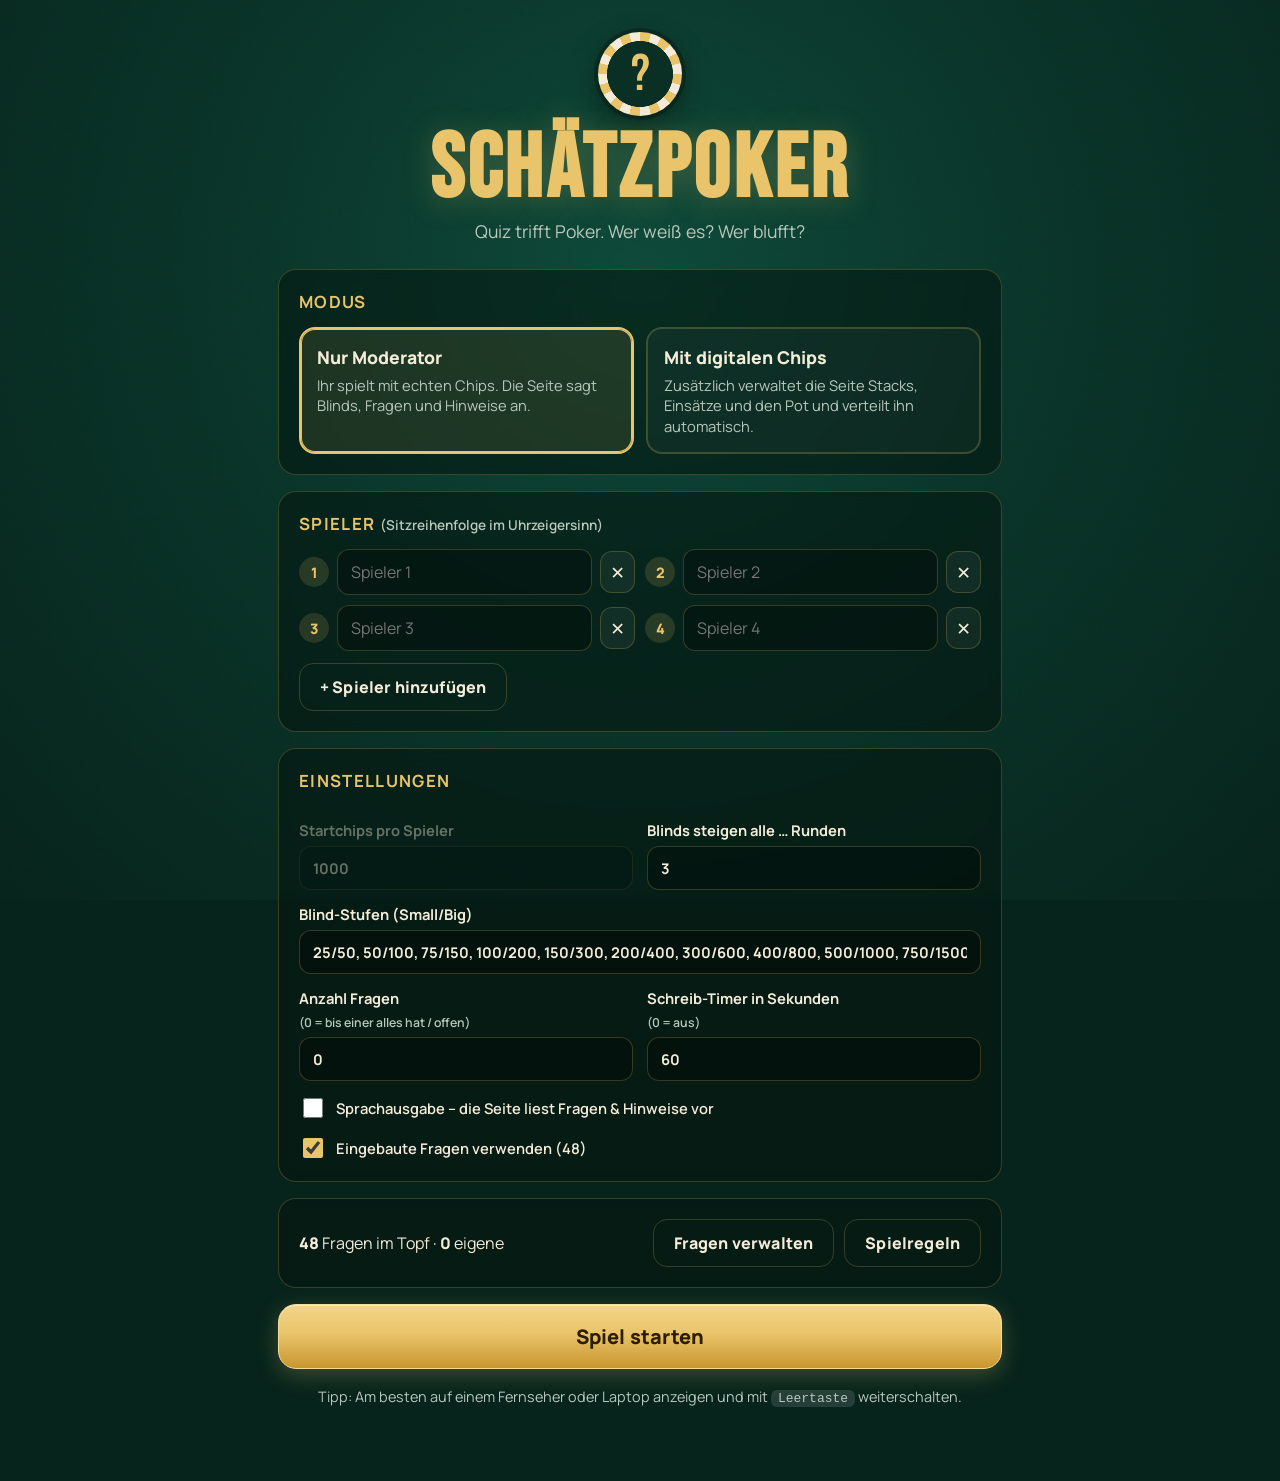
==== index.html @ 90ff299b "Schätzpoker: Moderator-Webseite für Quiz-Poker Co-Authored-By: Claude Opus 5.5 <noreply@anthropic.co" ====
<!DOCTYPE html>
<html lang="de">
<head>
  <meta charset="utf-8">
  <meta name="viewport" content="width=device-width, initial-scale=1, viewport-fit=cover">
  <meta name="theme-color" content="#07241c">
  <title>Schätzpoker – Quiz trifft Poker</title>
  <meta name="description" content="Moderator für Schätzpoker-Abende: Blinds, Schätzfragen, Hinweise und optional digitale Chips.">
  <link rel="preconnect" href="https://fonts.googleapis.com">
  <link rel="preconnect" href="https://fonts.gstatic.com" crossorigin>
  <link href="https://fonts.googleapis.com/css2?family=Bebas+Neue&family=Manrope:wght@400;600;700;800&display=swap" rel="stylesheet">
  <link rel="stylesheet" href="style.css">
  <link rel="icon" href="data:image/svg+xml,<svg xmlns='http://www.w3.org/2000/svg' viewBox='0 0 100 100'><circle cx='50' cy='50' r='46' fill='%23e9c46a'/><circle cx='50' cy='50' r='34' fill='%2307241c'/><text x='50' y='66' font-size='46' text-anchor='middle' fill='%23e9c46a' font-family='Arial' font-weight='bold'>?</text></svg>">
</head>
<body>
  <div id="app"></div>
  <div id="modal-root"></div>
  <script src="questions.js"></script>
  <script src="app.js"></script>
</body>
</html>
---- style.css ----
:root {
  --felt-1: #0e4a39;
  --felt-2: #07241c;
  --ink: #f4ecd8;
  --muted: #b9c8bd;
  --gold: #e9c46a;
  --gold-2: #c9962f;
  --red: #d1495b;
  --green: #2a9d8f;
  --card: rgba(4, 20, 15, .55);
  --line: rgba(233, 196, 106, .22);
  --radius: 18px;
  --display: 'Bebas Neue', 'Impact', 'Arial Narrow', sans-serif;
  --body: 'Manrope', system-ui, -apple-system, 'Segoe UI', sans-serif;
}
* { box-sizing: border-box; }
html, body { margin: 0; min-height: 100%; }
html { background: var(--felt-2); }
body {
  font-family: var(--body);
  color: var(--ink);
  background:
    radial-gradient(ellipse at 50% 30%, var(--felt-1) 0%, #0a3529 45%, var(--felt-2) 100%) fixed;
  -webkit-font-smoothing: antialiased;
  -webkit-tap-highlight-color: transparent;
}
body::before { /* Filz-Struktur */
  content: ''; position: fixed; inset: 0; pointer-events: none; opacity: .18;
  background-image: url("data:image/svg+xml,%3Csvg xmlns='http://www.w3.org/2000/svg' width='160' height='160'%3E%3Cfilter id='n'%3E%3CfeTurbulence baseFrequency='.9' numOctaves='2'/%3E%3C/filter%3E%3Crect width='160' height='160' filter='url(%23n)' opacity='.5'/%3E%3C/svg%3E");
  mix-blend-mode: overlay;
}
button, input { font: inherit; color: inherit; }
b { font-weight: 800; }
small { color: var(--muted); font-weight: 600; }
kbd { background: rgba(255,255,255,.12); border-radius: 6px; padding: 1px 7px; font-size: .9em; }

/* ---------- Buttons ---------- */
.btn {
  border: 1px solid var(--line); background: rgba(255,255,255,.06); border-radius: 14px;
  padding: 12px 20px; font-weight: 800; cursor: pointer; letter-spacing: .01em;
  transition: transform .12s ease, background .2s, box-shadow .2s;
}
.btn:hover:not(:disabled) { background: rgba(255,255,255,.12); }
.btn:active:not(:disabled) { transform: scale(.97); }
.btn:disabled { opacity: .35; cursor: not-allowed; }
.btn.gold { background: linear-gradient(180deg, #f3d488, var(--gold) 45%, var(--gold-2)); color: #2a1d02; border-color: #f7dc95; box-shadow: 0 6px 22px rgba(233,196,106,.25), inset 0 1px 0 rgba(255,255,255,.5); }
.btn.gold:hover:not(:disabled) { background: linear-gradient(180deg, #f7dc95, #efcb73 45%, #d3a23a); }
.btn.red { background: linear-gradient(180deg, #e0606f, var(--red)); border-color: #e88a96; }
.btn.green { background: linear-gradient(180deg, #37b5a6, var(--green)); border-color: #5cc6b9; }
.btn.ghost { background: transparent; }
.btn.big { padding: 18px 34px; font-size: 1.25rem; border-radius: 18px; }
.btn.sm { padding: 7px 12px; font-size: .9rem; }
.btn.file { position: relative; overflow: hidden; display: inline-flex; align-items: center; }
.btn.file input { position: absolute; inset: 0; opacity: 0; cursor: pointer; }
.icon-btn {
  width: 42px; height: 42px; border-radius: 12px; border: 1px solid var(--line);
  background: rgba(255,255,255,.05); cursor: pointer; font-size: 1.1rem; display: inline-grid; place-items: center;
}
.icon-btn:hover:not(:disabled) { background: rgba(255,255,255,.12); }
.icon-btn:disabled { opacity: .3; cursor: not-allowed; }
:focus-visible { outline: 3px solid var(--gold); outline-offset: 2px; }

/* ---------- Logo ---------- */
.logo-chip {
  width: 84px; height: 84px; border-radius: 50%; display: grid; place-items: center;
  font-family: var(--display); font-size: 52px; color: var(--gold); margin: 0 auto;
  background: radial-gradient(circle, #0a2f24 55%, transparent 56%),
    repeating-conic-gradient(var(--gold) 0 15deg, #f4ecd8 15deg 30deg);
  box-shadow: 0 0 0 4px rgba(0,0,0,.25), 0 10px 30px rgba(0,0,0,.4);
}
.logo-chip.sm { width: 34px; height: 34px; font-size: 22px; margin: 0; box-shadow: none; }

/* ---------- Setup ---------- */
.setup { max-width: 760px; margin: 0 auto; padding: 32px 18px 60px; }
.hero { text-align: center; margin-bottom: 26px; }
.hero h1 { font-family: var(--display); font-size: clamp(3.4rem, 10vw, 5.6rem); letter-spacing: .04em; margin: 14px 0 0; line-height: .9; color: var(--gold); text-shadow: 0 4px 30px rgba(233,196,106,.25); }
.tag { color: var(--muted); margin: 8px 0 0; font-size: 1.1rem; }
.panel { background: var(--card); border: 1px solid var(--line); border-radius: var(--radius); padding: 20px; margin-bottom: 16px; backdrop-filter: blur(6px); }
.panel h2 { margin: 0 0 14px; font-size: 1.05rem; letter-spacing: .08em; text-transform: uppercase; color: var(--gold); }
.panel h2 small { text-transform: none; letter-spacing: 0; font-size: .85rem; }
.panel.row { display: flex; align-items: center; justify-content: space-between; gap: 12px; flex-wrap: wrap; }
.row-btns { display: flex; gap: 10px; flex-wrap: wrap; align-items: center; }
.row-btns.center { justify-content: center; }
.mode-pick { display: grid; grid-template-columns: 1fr 1fr; gap: 12px; }
.mode { text-align: left; border: 2px solid var(--line); background: rgba(255,255,255,.03); border-radius: 16px; padding: 16px; cursor: pointer; display: flex; flex-direction: column; gap: 6px; }
.mode b { font-size: 1.1rem; }
.mode span { color: var(--muted); font-size: .92rem; line-height: 1.4; }
.mode.on { border-color: var(--gold); background: rgba(233,196,106,.1); box-shadow: inset 0 0 0 1px var(--gold); }
.players { display: grid; grid-template-columns: 1fr 1fr; gap: 10px; margin-bottom: 12px; }
.player-row { display: flex; align-items: center; gap: 8px; }
.seat { width: 30px; height: 30px; flex: none; border-radius: 50%; display: grid; place-items: center; background: rgba(233,196,106,.15); color: var(--gold); font-weight: 800; font-size: .9rem; }
input[type=text], input[type=number] {
  width: 100%; padding: 11px 13px; border-radius: 12px; border: 1px solid var(--line);
  background: rgba(0,0,0,.3); outline: none; transition: border-color .2s;
}
input:focus { border-color: var(--gold); }
.grid2 { display: grid; grid-template-columns: 1fr 1fr; gap: 14px; }
.grid2 .full, .qform .full { grid-column: 1 / -1; }
label { display: flex; flex-direction: column; gap: 6px; font-weight: 700; font-size: .92rem; }
label small { font-weight: 600; }
label.check { flex-direction: row; align-items: center; gap: 10px; font-weight: 600; grid-column: 1 / -1; cursor: pointer; }
label.check input { width: 20px; height: 20px; accent-color: var(--gold); }
label.dim { opacity: .4; }
.start { display: block; width: 100%; margin-top: 8px; font-size: 1.4rem; }
.foot { text-align: center; color: var(--muted); font-size: .9rem; margin-top: 18px; }
.resume { display: flex; justify-content: space-between; align-items: center; gap: 12px; padding: 16px 20px; border-radius: var(--radius); margin-bottom: 16px; background: rgba(233,196,106,.12); border: 1px solid var(--gold); }
.resume span { display: block; color: var(--muted); font-size: .9rem; }

/* ---------- Spiel-Layout ---------- */
.game { min-height: 100vh; display: grid; grid-template-rows: auto 1fr auto; }
.bar { display: flex; align-items: center; gap: 22px; padding: 12px 22px; border-bottom: 1px solid var(--line); background: rgba(0,0,0,.25); backdrop-filter: blur(8px); flex-wrap: wrap; }
.brand { display: flex; align-items: center; gap: 10px; font-family: var(--display); font-size: 1.7rem; letter-spacing: .05em; color: var(--gold); margin-right: auto; }
.stat { display: flex; flex-direction: column; line-height: 1.05; }
.stat small { font-size: .72rem; text-transform: uppercase; letter-spacing: .1em; }
.stat b { font-family: var(--display); font-size: 2rem; letter-spacing: .03em; }
.stat em { font-style: normal; font-size: .72rem; color: var(--muted); }
.stat.blinds b { color: var(--gold); }
.stat.flash { animation: flash 1s ease 3; }
@keyframes flash { 50% { transform: scale(1.12); text-shadow: 0 0 20px var(--gold); } }
.bar nav { display: flex; gap: 6px; }
main { display: grid; grid-template-columns: 1fr 300px; gap: 22px; padding: 22px; align-items: start; }
.game.mod main { grid-template-columns: 1fr 250px; }
.stage { min-height: 60vh; display: flex; flex-direction: column; gap: 20px; align-items: stretch; justify-content: center; max-width: 1100px; width: 100%; margin: 0 auto; }
.stage > .primary, .betbox .primary, .result .primary, .showdown .primary, .intro .primary { align-self: center; min-width: 280px; }

/* Frage */
.qcard { background: var(--card); border: 1px solid var(--line); border-radius: 24px; padding: clamp(22px, 4vw, 44px); text-align: center; animation: rise .45s ease both; }
.qlabel { color: var(--gold); text-transform: uppercase; letter-spacing: .14em; font-size: .85rem; font-weight: 800; margin-bottom: 14px; }
.qlabel b { color: var(--ink); }
.qtext { font-size: clamp(1.7rem, 3.8vw, 3.2rem); font-weight: 800; line-height: 1.18; text-wrap: balance; }
.qcard.small { padding: 18px 24px; animation: none; }
.qcard.small .qtext { font-size: clamp(1.15rem, 2vw, 1.6rem); }
.qcard.small .qlabel { margin-bottom: 6px; font-size: .75rem; }
.hints { display: grid; gap: 12px; }
.hint { background: rgba(233,196,106,.08); border: 1px solid var(--line); border-left: 5px solid var(--gold); border-radius: 16px; padding: 16px 20px; font-size: clamp(1.1rem, 2.1vw, 1.6rem); font-weight: 700; line-height: 1.35; }
.hint span { display: block; font-size: .75rem; letter-spacing: .14em; text-transform: uppercase; color: var(--gold); margin-bottom: 4px; }
.hint.new { animation: rise .5s ease both, glow 1.6s ease .4s; }
@keyframes rise { from { opacity: 0; transform: translateY(16px); } }
@keyframes glow { 50% { box-shadow: 0 0 0 3px rgba(233,196,106,.5), 0 0 40px rgba(233,196,106,.3); } }
.write-note { text-align: center; font-size: 1.3rem; color: var(--muted); }
.tools { display: flex; justify-content: center; gap: 12px; flex-wrap: wrap; align-items: center; }
.timer-wrap { display: flex; align-items: center; gap: 12px; }
.timer { font-family: var(--display); font-size: 4.2rem; line-height: 1; color: var(--gold); min-width: 2.2ch; text-align: center; }
.timer.urgent { color: var(--red); animation: pulse 1s infinite; }
@keyframes pulse { 50% { transform: scale(1.1); } }

/* Intro */
.intro { text-align: center; display: flex; flex-direction: column; gap: 18px; align-items: center; animation: rise .4s ease both; }
.kicker { font-family: var(--display); font-size: clamp(3rem, 8vw, 6rem); letter-spacing: .05em; line-height: .9; }
.levelup { background: var(--red); color: #fff; font-weight: 800; padding: 8px 20px; border-radius: 999px; text-transform: uppercase; letter-spacing: .12em; animation: pulse 1s 4; }
.blind-big { display: flex; gap: 22px; flex-wrap: wrap; justify-content: center; }
.blind-big > div { width: 210px; aspect-ratio: 1; border-radius: 50%; display: flex; flex-direction: column; justify-content: center; align-items: center; gap: 2px;
  background: radial-gradient(circle, #0b3327 58%, transparent 59%), repeating-conic-gradient(var(--gold) 0 12deg, #f4ecd8 12deg 24deg);
  box-shadow: 0 12px 40px rgba(0,0,0,.45); }
.blind-big small { text-transform: uppercase; letter-spacing: .1em; font-size: .72rem; }
.blind-big b { font-family: var(--display); font-size: 3.6rem; color: var(--gold); line-height: 1; }
.blind-big span { font-weight: 800; max-width: 70%; overflow: hidden; text-overflow: ellipsis; white-space: nowrap; }
.sub { color: var(--muted); font-size: 1.05rem; line-height: 1.5; margin: 0; }
.sub b { color: var(--ink); }
.sub.small { font-size: .88rem; margin-bottom: 12px; }

/* Setzen */
.betbox, .showdown { background: var(--card); border: 1px solid var(--line); border-radius: 24px; padding: 24px; display: flex; flex-direction: column; gap: 16px; text-align: center; }
.betbox.done { border-color: var(--green); }
.bet-title { font-family: var(--display); font-size: 2.3rem; letter-spacing: .04em; color: var(--gold); line-height: 1; }
.bet-title small { font-family: var(--body); font-size: .9rem; }
.actor-name { font-size: clamp(1.8rem, 3.4vw, 2.6rem); font-weight: 800; }
.actor-name span { font-size: 1rem; color: var(--muted); font-weight: 600; }
.actor-meta { color: var(--muted); }
.actor-meta b { color: var(--ink); }
.actions { display: grid; grid-template-columns: 1fr 2fr; gap: 12px; }
.actions .btn { padding: 18px; font-size: 1.2rem; }
.raise { border-top: 1px dashed var(--line); padding-top: 16px; display: grid; gap: 12px; }
.raise-row { display: flex; gap: 12px; align-items: end; }
.raise-row label { flex: 1; text-align: left; }
.raise-row .btn { padding: 12px 26px; }
.quick { display: flex; gap: 8px; flex-wrap: wrap; justify-content: center; }
.chip-btn { border: 2px dashed rgba(233,196,106,.5); background: rgba(233,196,106,.08); border-radius: 999px; padding: 8px 16px; font-weight: 800; cursor: pointer; }
.chip-btn:hover { background: rgba(233,196,106,.2); }
.chip-btn.allin { border-style: solid; border-color: var(--red); background: rgba(209,73,91,.18); }

/* Showdown */
.est-list { display: grid; grid-template-columns: repeat(auto-fill, minmax(230px, 1fr)); gap: 12px; text-align: left; }
.est { flex-direction: row; align-items: center; gap: 10px; background: rgba(0,0,0,.2); padding: 10px 12px; border-radius: 14px; }
.est span { min-width: 80px; font-weight: 800; }
.est input { font-size: 1.15rem; font-weight: 700; }
.est em { font-style: normal; color: var(--muted); font-size: .85rem; white-space: nowrap; }

/* Auflösung */
.result { display: flex; flex-direction: column; gap: 18px; text-align: center; animation: rise .4s ease both; }
.qtext.sm { font-size: clamp(1.1rem, 2vw, 1.5rem); color: var(--muted); font-weight: 700; }
.answer { display: flex; flex-direction: column; align-items: center; }
.answer small { text-transform: uppercase; letter-spacing: .14em; }
.answer b { font-family: var(--display); font-size: clamp(5rem, 14vw, 10rem); line-height: .95; color: var(--gold); text-shadow: 0 8px 50px rgba(233,196,106,.35); animation: reveal .7s cubic-bezier(.2,.9,.3,1.3) both; }
.answer span { font-size: 1.4rem; font-weight: 800; }
@keyframes reveal { from { opacity: 0; transform: rotateX(90deg) scale(.6); } }
.info { color: var(--muted); margin: 0; }
.foldwin { font-size: 1.3rem; background: rgba(42,157,143,.18); border: 1px solid var(--green); border-radius: 16px; padding: 14px; }
.ranking { list-style: none; padding: 0; margin: 0 auto; display: grid; gap: 8px; width: 100%; max-width: 640px; counter-reset: r; }
.ranking li { display: grid; grid-template-columns: 34px 1fr auto auto; gap: 14px; align-items: center; padding: 12px 16px; border-radius: 14px; background: rgba(0,0,0,.25); text-align: left; counter-increment: r; animation: rise .4s ease both; }
.ranking li::before { content: counter(r); font-family: var(--display); font-size: 1.5rem; color: var(--muted); }
.ranking li:nth-child(2) { animation-delay: .08s } .ranking li:nth-child(3) { animation-delay: .16s } .ranking li:nth-child(4) { animation-delay: .24s }
.ranking li.best { background: linear-gradient(90deg, rgba(233,196,106,.3), rgba(233,196,106,.08)); border: 1px solid var(--gold); }
.ranking li.best::before { content: '★'; color: var(--gold); }
.ranking .n { font-weight: 800; font-size: 1.15rem; }
.ranking .e { font-weight: 800; font-size: 1.15rem; }
.ranking .d { color: var(--muted); font-size: .9rem; min-width: 80px; text-align: right; }
.ranking.final li { grid-template-columns: 34px 1fr auto; }
.payouts { display: flex; gap: 12px; justify-content: center; flex-wrap: wrap; }
.payouts > div { background: rgba(42,157,143,.15); border: 1px solid rgba(42,157,143,.6); border-radius: 14px; padding: 10px 16px; }
.payouts small { display: block; text-transform: uppercase; letter-spacing: .1em; font-size: .7rem; }

/* Tisch-Seitenleiste */
.table { background: var(--card); border: 1px solid var(--line); border-radius: var(--radius); padding: 16px; position: sticky; top: 16px; }
.table h3 { margin: 0 0 12px; font-size: .8rem; letter-spacing: .14em; text-transform: uppercase; color: var(--gold); }
.seats { list-style: none; margin: 0; padding: 0; display: grid; gap: 6px; }
.seats li { display: grid; grid-template-columns: 1fr auto; align-items: center; gap: 2px 8px; padding: 9px 12px; border-radius: 12px; background: rgba(255,255,255,.04); border: 1px solid transparent; transition: all .25s; }
.seats li.turn { border-color: var(--gold); background: rgba(233,196,106,.14); box-shadow: 0 0 20px rgba(233,196,106,.2); }
.seats li.folded { opacity: .45; }
.seats li.out { opacity: .3; text-decoration: line-through; }
.pn { display: flex; align-items: center; gap: 5px; min-width: 0; }
.nm { font-weight: 800; overflow: hidden; text-overflow: ellipsis; white-space: nowrap; }
.m { font-style: normal; font-size: .62rem; font-weight: 800; padding: 2px 6px; border-radius: 999px; flex: none; }
.m.d { background: #f4ecd8; color: #111; }
.m.sb { background: #5c7cfa; color: #fff; }
.m.bb { background: var(--red); color: #fff; }
.pv { display: flex; flex-direction: column; align-items: flex-end; line-height: 1.1; }
.stack { font-weight: 800; font-variant-numeric: tabular-nums; }
.bet { font-size: .78rem; color: var(--gold); font-weight: 700; }
.bet::before { content: '● '; }
.st { grid-column: 1 / -1; font-size: .72rem; text-transform: uppercase; letter-spacing: .1em; color: var(--muted); }
.pot-box { margin-top: 14px; text-align: center; padding: 14px; border-radius: 14px; background: rgba(0,0,0,.3); border: 1px dashed var(--line); }
.pot-box small { display: block; text-transform: uppercase; letter-spacing: .14em; font-size: .7rem; }
.pot-box b { font-family: var(--display); font-size: 2.6rem; color: var(--gold); line-height: 1; }
.pot-box span { display: block; font-size: .8rem; color: var(--muted); }

/* Fortschritt */
.steps { display: flex; justify-content: center; gap: 6px; padding: 12px 16px 16px; flex-wrap: wrap; }
.steps span { font-size: .72rem; font-weight: 800; letter-spacing: .06em; text-transform: uppercase; padding: 6px 10px; border-radius: 999px; color: var(--muted); background: rgba(255,255,255,.04); }
.steps span.done { color: var(--gold); background: rgba(233,196,106,.08); }
.steps span.cur { color: #2a1d02; background: var(--gold); }

/* Ende */
.end { max-width: 620px; margin: 0 auto; padding: 60px 18px; text-align: center; display: flex; flex-direction: column; gap: 18px; }
.end h1 { font-family: var(--display); font-size: 4.5rem; margin: 0; color: var(--gold); letter-spacing: .05em; }
.winner { font-size: clamp(2.4rem, 7vw, 4rem); font-weight: 800; }

/* Modal */
.modal-bg { position: fixed; inset: 0; background: rgba(0,0,0,.6); backdrop-filter: blur(4px); display: grid; place-items: center; padding: 18px; z-index: 50; animation: fade .2s; }
@keyframes fade { from { opacity: 0; } }
.modal { position: relative; background: #0b2c22; border: 1px solid var(--line); border-radius: 22px; padding: 26px; width: min(680px, 100%); max-height: 88vh; overflow: auto; box-shadow: 0 30px 80px rgba(0,0,0,.6); }
.modal h2 { margin: 0 0 14px; font-family: var(--display); font-size: 2.2rem; letter-spacing: .04em; color: var(--gold); font-weight: 400; }
.modal .close { position: absolute; top: 14px; right: 14px; }
.rules { padding-left: 20px; display: grid; gap: 10px; line-height: 1.5; }
.menu-list { display: grid; gap: 10px; margin-bottom: 12px; }
.pm { display: grid; gap: 8px; margin-bottom: 14px; }
.pm-row { display: grid; grid-template-columns: 1fr 130px auto; gap: 8px; align-items: center; }
.game.mod .pm-row, .pm-row:not(:has(input[type=number])) { grid-template-columns: 1fr auto; }
.pm-row.out input { opacity: .5; }
.row-btns #new-player { flex: 1; min-width: 160px; }
.qform { display: grid; grid-template-columns: 1fr 1fr; gap: 12px; margin-bottom: 18px; }
.qlist { display: grid; gap: 8px; margin-bottom: 14px; }
.qitem { display: flex; justify-content: space-between; align-items: center; gap: 10px; padding: 10px 12px; background: rgba(255,255,255,.04); border-radius: 12px; }
.qitem span { display: block; color: var(--muted); font-size: .85rem; }

/* Toast */
.toast { position: fixed; left: 50%; bottom: 30px; transform: translate(-50%, 30px); opacity: 0; background: #111; border: 1px solid var(--gold); padding: 12px 20px; border-radius: 12px; z-index: 99; transition: all .3s; font-weight: 700; }
.toast.show { opacity: 1; transform: translate(-50%, 0); }

/* Responsiv */
@media (max-width: 900px) {
  main, .game.mod main { grid-template-columns: 1fr; padding: 14px; }
  .table { position: static; }
  .seats { grid-template-columns: repeat(auto-fill, minmax(140px, 1fr)); }
  .bar { gap: 14px; padding: 10px 14px; }
  .brand { font-size: 1.3rem; width: 100%; }
  .bar nav { margin-left: auto; }
  .stage { min-height: auto; }
}
@media (max-width: 560px) {
  .mode-pick, .players, .grid2, .qform { grid-template-columns: 1fr; }
  .blind-big > div { width: 150px; }
  .blind-big b { font-size: 2.6rem; }
  .actions { grid-template-columns: 1fr 1fr; }
  .icon-btn { width: 36px; height: 36px; }
  .pm-row { grid-template-columns: 1fr 90px auto; }
}
@media (prefers-reduced-motion: reduce) { *, *::before { animation: none !important; transition: none !important; } }
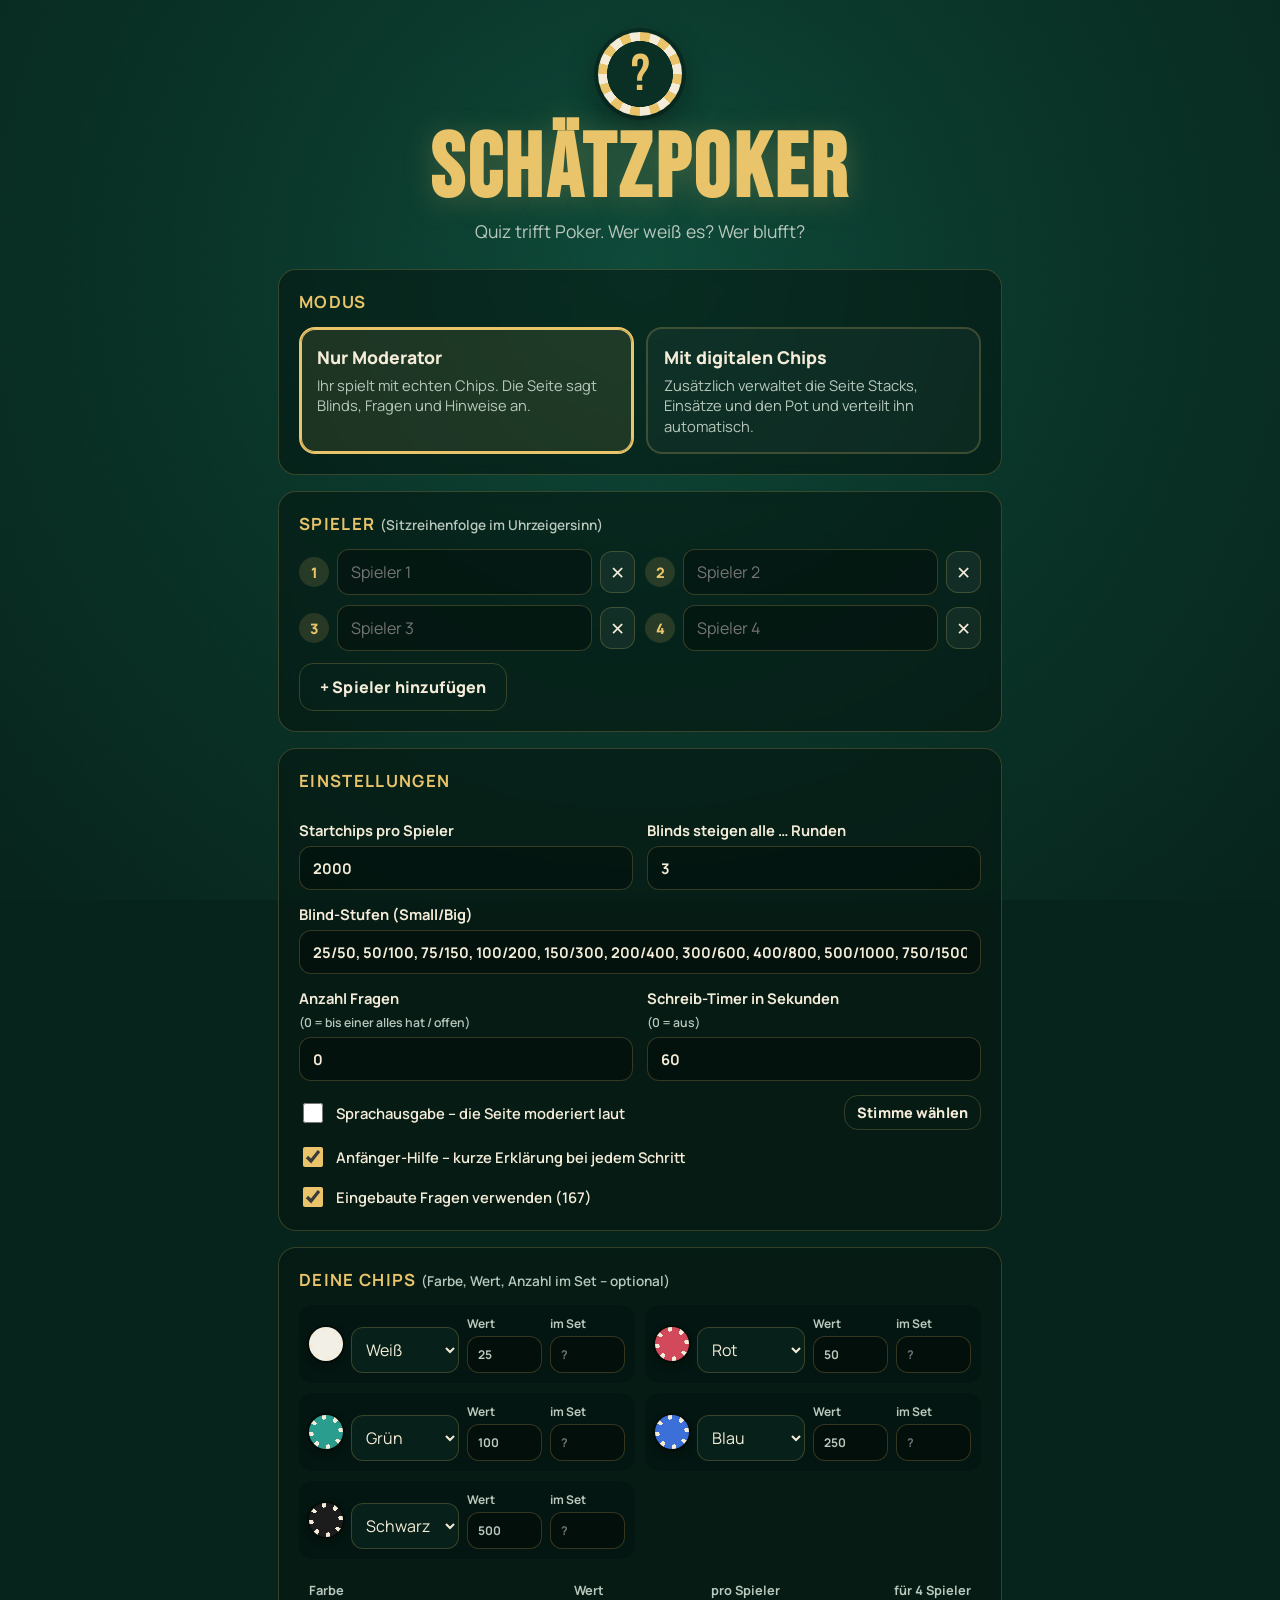
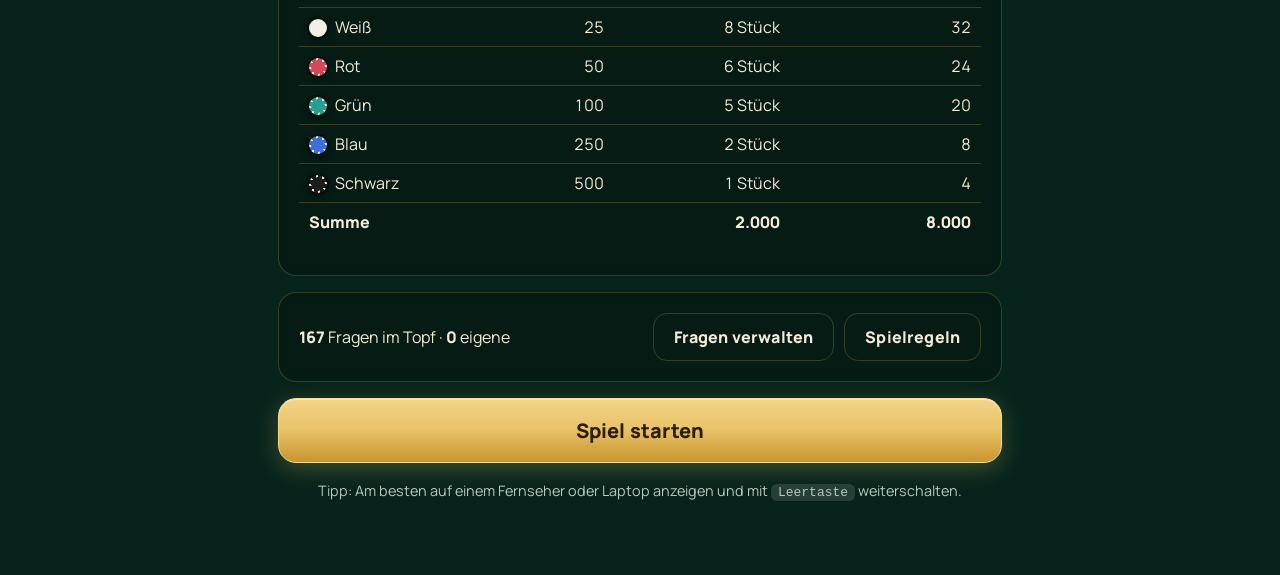
==== commit f18abdd5: "Cache-Busting: Versionsnummer an CSS/JS, damit Updates sofort geladen werden Co-Authored-By: Claude " ====
--- a/index.html
+++ b/index.html
@@ -2,20 +2,20 @@
 <html lang="de">
 <head>
   <meta charset="utf-8">
-  <meta name="viewport" content="width=device-width, initial-scale=1, viewport-fit=cover">
+  <meta name="viewport" content="width=device-width, initial-scale=1">
   <meta name="theme-color" content="#07241c">
   <title>Schätzpoker – Quiz trifft Poker</title>
   <meta name="description" content="Moderator für Schätzpoker-Abende: Blinds, Schätzfragen, Hinweise und optional digitale Chips.">
   <link rel="preconnect" href="https://fonts.googleapis.com">
   <link rel="preconnect" href="https://fonts.gstatic.com" crossorigin>
   <link href="https://fonts.googleapis.com/css2?family=Bebas+Neue&family=Manrope:wght@400;600;700;800&display=swap" rel="stylesheet">
-  <link rel="stylesheet" href="style.css">
+  <link rel="stylesheet" href="style.css?v=202611252315">
   <link rel="icon" href="data:image/svg+xml,<svg xmlns='http://www.w3.org/2000/svg' viewBox='0 0 100 100'><circle cx='50' cy='50' r='46' fill='%23e9c46a'/><circle cx='50' cy='50' r='34' fill='%2307241c'/><text x='50' y='66' font-size='46' text-anchor='middle' fill='%23e9c46a' font-family='Arial' font-weight='bold'>?</text></svg>">
 </head>
 <body>
   <div id="app"></div>
   <div id="modal-root"></div>
-  <script src="questions.js"></script>
-  <script src="app.js"></script>
+  <script src="questions.js?v=202611252315"></script>
+  <script src="app.js?v=202611252315"></script>
 </body>
 </html>
--- a/style.css
+++ b/style.css
@@ -132,7 +132,7 @@
 .qcard.small .qtext { font-size: clamp(1.15rem, 2vw, 1.6rem); }
 .qcard.small .qlabel { margin-bottom: 6px; font-size: .75rem; }
 .hints { display: grid; gap: 12px; }
-.hint { background: rgba(233,196,106,.08); border: 1px solid var(--line); border-left: 5px solid var(--gold); border-radius: 16px; padding: 16px 20px; font-size: clamp(1.1rem, 2.1vw, 1.6rem); font-weight: 700; line-height: 1.35; }
+.hint { background: rgba(233,196,106,.08); border: 1px solid var(--line); border-radius: 16px; padding: 16px 20px; font-size: clamp(1.1rem, 2.1vw, 1.6rem); font-weight: 700; line-height: 1.35; }
 .hint span { display: block; font-size: .75rem; letter-spacing: .14em; text-transform: uppercase; color: var(--gold); margin-bottom: 4px; }
 .hint.new { animation: rise .5s ease both, glow 1.6s ease .4s; }
 @keyframes rise { from { opacity: 0; transform: translateY(16px); } }
@@ -180,18 +180,30 @@
 .chip-btn.allin { border-style: solid; border-color: var(--red); background: rgba(209,73,91,.18); }
 
 /* Showdown */
-.est-list { display: grid; grid-template-columns: repeat(auto-fill, minmax(230px, 1fr)); gap: 12px; text-align: left; }
-.est { flex-direction: row; align-items: center; gap: 10px; background: rgba(0,0,0,.2); padding: 10px 12px; border-radius: 14px; }
-.est span { min-width: 80px; font-weight: 800; }
-.est input { font-size: 1.15rem; font-weight: 700; }
-.est em { font-style: normal; color: var(--muted); font-size: .85rem; white-space: nowrap; }
+.est-list { display: grid; grid-template-columns: repeat(auto-fill, minmax(min(100%, 260px), 1fr)); gap: 12px; text-align: left; }
+.est-list.with-bet { grid-template-columns: repeat(auto-fill, minmax(min(100%, 420px), 1fr)); }
+.est { display: grid; grid-template-columns: minmax(70px, auto) minmax(0, 1fr); align-items: center; gap: 10px; background: rgba(0,0,0,.2); padding: 10px 12px; border-radius: 14px; }
+.with-bet .est { grid-template-columns: minmax(70px, auto) minmax(0, 1fr) minmax(0, 1fr); }
+.en { font-weight: 800; overflow: hidden; text-overflow: ellipsis; white-space: nowrap; }
+.ef { flex-direction: row; align-items: center; gap: 6px; font-weight: 600; }
+.est input { font-size: 1.1rem; font-weight: 700; min-width: 0; }
+.ef.bet-in input { border-color: rgba(42,157,143,.6); }
+.est em { font-style: normal; color: var(--muted); font-size: .8rem; white-space: nowrap; }
+.potcalc-toggle { align-self: center; }
+
+/* Anfänger-Hilfe */
+.help { display: grid; gap: 4px; background: rgba(92,124,250,.1); border: 1px solid rgba(92,124,250,.35); border-radius: 16px; padding: 14px 18px; text-align: left; }
+.help span { font-size: .72rem; font-weight: 800; letter-spacing: .08em; text-transform: uppercase; color: #9fb2ff; }
+.help p { margin: 0; line-height: 1.5; color: var(--ink); }
+.link { background: none; border: 0; padding: 0; color: #9fb2ff; font-weight: 700; cursor: pointer; justify-self: start; }
+.link:hover { text-decoration: underline; }
 
 /* Auflösung */
 .result { display: flex; flex-direction: column; gap: 18px; text-align: center; animation: rise .4s ease both; }
 .qtext.sm { font-size: clamp(1.1rem, 2vw, 1.5rem); color: var(--muted); font-weight: 700; }
 .answer { display: flex; flex-direction: column; align-items: center; }
 .answer small { text-transform: uppercase; letter-spacing: .14em; }
-.answer b { font-family: var(--display); font-size: clamp(5rem, 14vw, 10rem); line-height: .95; color: var(--gold); text-shadow: 0 8px 50px rgba(233,196,106,.35); animation: reveal .7s cubic-bezier(.2,.9,.3,1.3) both; }
+.answer b { font-family: var(--display); font-size: clamp(5rem, 14vw, 10rem); line-height: .95; color: var(--gold); text-shadow: 0 8px 50px rgba(233,196,106,.35); animation: reveal .7s cubic-bezier(.16,1,.3,1) both; }
 .answer span { font-size: 1.4rem; font-weight: 800; }
 @keyframes reveal { from { opacity: 0; transform: rotateX(90deg) scale(.6); } }
 .info { color: var(--muted); margin: 0; }
@@ -263,6 +275,32 @@
 .qitem { display: flex; justify-content: space-between; align-items: center; gap: 10px; padding: 10px 12px; background: rgba(255,255,255,.04); border-radius: 12px; }
 .qitem span { display: block; color: var(--muted); font-size: .85rem; }
 
+/* Regeln */
+.modal { width: min(760px, 100%); }
+.tabs { display: flex; gap: 6px; flex-wrap: wrap; margin-bottom: 18px; position: sticky; top: -26px; background: #0b2c22; padding: 8px 0; z-index: 1; }
+.tab { border: 1px solid var(--line); background: transparent; border-radius: 999px; padding: 8px 14px; font-weight: 700; cursor: pointer; font-size: .9rem; }
+.tab.on { background: var(--gold); color: #2a1d02; border-color: var(--gold); }
+.rules-body { line-height: 1.6; }
+.rules-body h3 { color: var(--gold); margin: 20px 0 6px; font-size: 1.05rem; }
+.rules-body p { margin: 0 0 10px; }
+.lead { font-size: 1.08rem; }
+.moves { display: grid; grid-template-columns: repeat(auto-fill, minmax(min(100%, 220px), 1fr)); gap: 10px; }
+.moves > div { background: rgba(255,255,255,.04); border: 1px solid var(--line); border-radius: 14px; padding: 12px 14px; }
+.moves b { color: var(--gold); font-size: 1.05rem; }
+.moves p { margin: 4px 0 0; font-size: .93rem; color: var(--muted); }
+table.ex { width: 100%; border-collapse: collapse; margin: 8px 0 14px; }
+table.ex th, table.ex td { padding: 8px 10px; border-bottom: 1px solid var(--line); text-align: left; }
+table.ex th { font-size: .8rem; color: var(--muted); }
+table.ex td:not(:first-child), table.ex th:not(:first-child) { text-align: right; font-variant-numeric: tabular-nums; }
+table.ex tr.sum td { font-weight: 800; border-bottom: 0; }
+.voice-help { margin-top: 20px; border-top: 1px solid var(--line); padding-top: 4px; line-height: 1.55; }
+.voice-help h3 { color: var(--gold); font-size: 1.05rem; }
+.modal label { margin-bottom: 14px; }
+select { width: 100%; padding: 11px 13px; border-radius: 12px; border: 1px solid var(--line); background: #072019; color: var(--ink); font: inherit; }
+input[type=range] { width: 100%; accent-color: var(--gold); }
+.check-row { display: flex; align-items: center; justify-content: space-between; gap: 10px; flex-wrap: wrap; }
+.check-row label.check { grid-column: auto; }
+
 /* Toast */
 .toast { position: fixed; left: 50%; bottom: 30px; transform: translate(-50%, 30px); opacity: 0; background: #111; border: 1px solid var(--gold); padding: 12px 20px; border-radius: 12px; z-index: 99; transition: all .3s; font-weight: 700; }
 .toast.show { opacity: 1; transform: translate(-50%, 0); }
@@ -284,5 +322,20 @@
   .actions { grid-template-columns: 1fr 1fr; }
   .icon-btn { width: 36px; height: 36px; }
   .pm-row { grid-template-columns: 1fr 90px auto; }
+  .with-bet .est { grid-template-columns: minmax(0, 1fr) minmax(0, 1fr); }
+  .with-bet .est .en { grid-column: 1 / -1; }
 }
 @media (prefers-reduced-motion: reduce) { *, *::before { animation: none !important; transition: none !important; } }
+
+/* Chip-Set */
+.chip-cfg { display: grid; grid-template-columns: repeat(auto-fill, minmax(min(100%, 330px), 1fr)); gap: 10px; margin-bottom: 14px; }
+.chip-row { display: grid; grid-template-columns: 34px minmax(108px, 1.4fr) minmax(0, 1fr) minmax(0, 1fr); gap: 8px; align-items: end; background: rgba(0,0,0,.18); padding: 10px; border-radius: 14px; }
+.chip-row select { padding: 10px; }
+.swatch { --c: #888; width: 34px; height: 34px; border-radius: 50%; align-self: center; flex: none; display: inline-block;
+  background: radial-gradient(circle, var(--c) 52%, transparent 53%), repeating-conic-gradient(var(--c) 0 30deg, #f4ecd8 30deg 45deg);
+  box-shadow: 0 0 0 2px rgba(0,0,0,.35), 0 3px 8px rgba(0,0,0,.35); }
+.swatch.sm { width: 18px; height: 18px; vertical-align: -4px; margin-right: 8px; }
+label.mini { font-size: .75rem; gap: 4px; color: var(--muted); }
+label.mini input { padding: 9px 10px; }
+.chips-t tr.zero td { opacity: .45; }
+.warn { color: #ffd38a; background: rgba(240,138,60,.12); border: 1px solid rgba(240,138,60,.4); border-radius: 12px; padding: 10px 12px; font-size: .92rem; margin: 8px 0 0; }
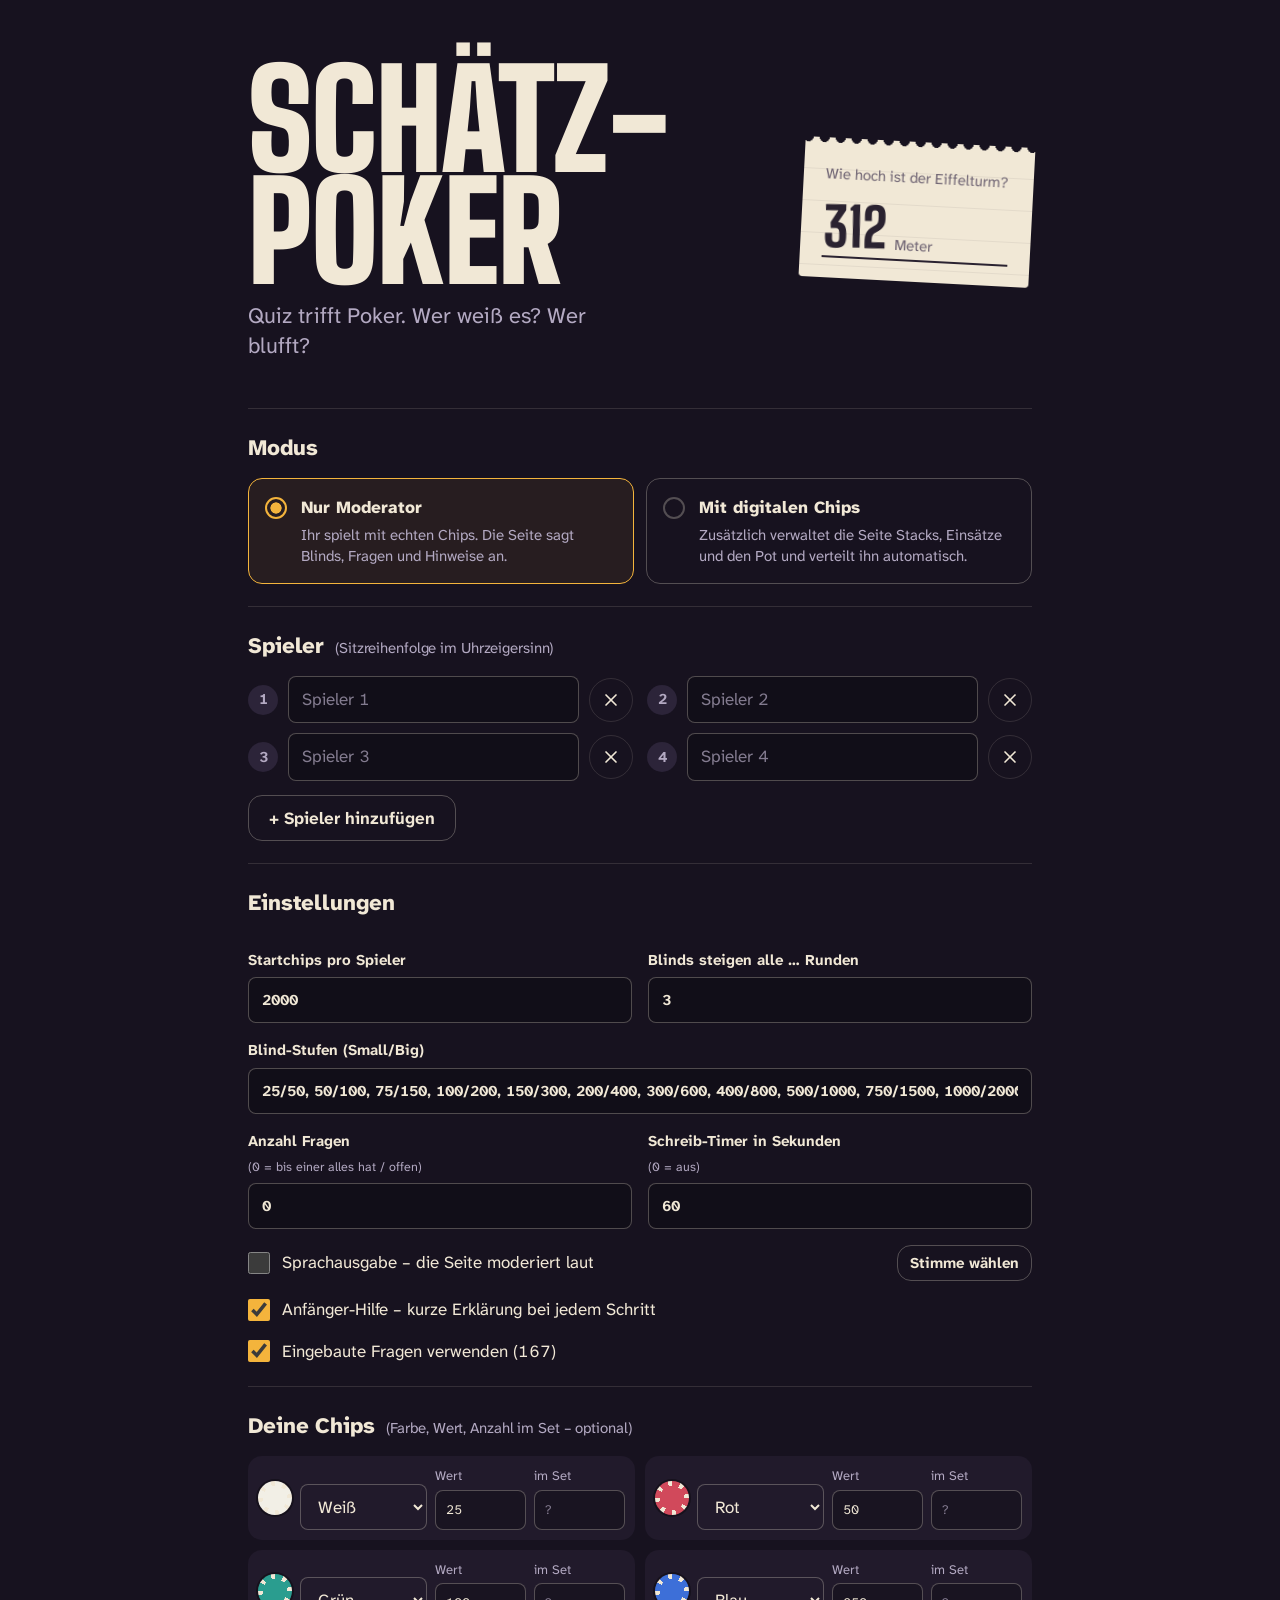
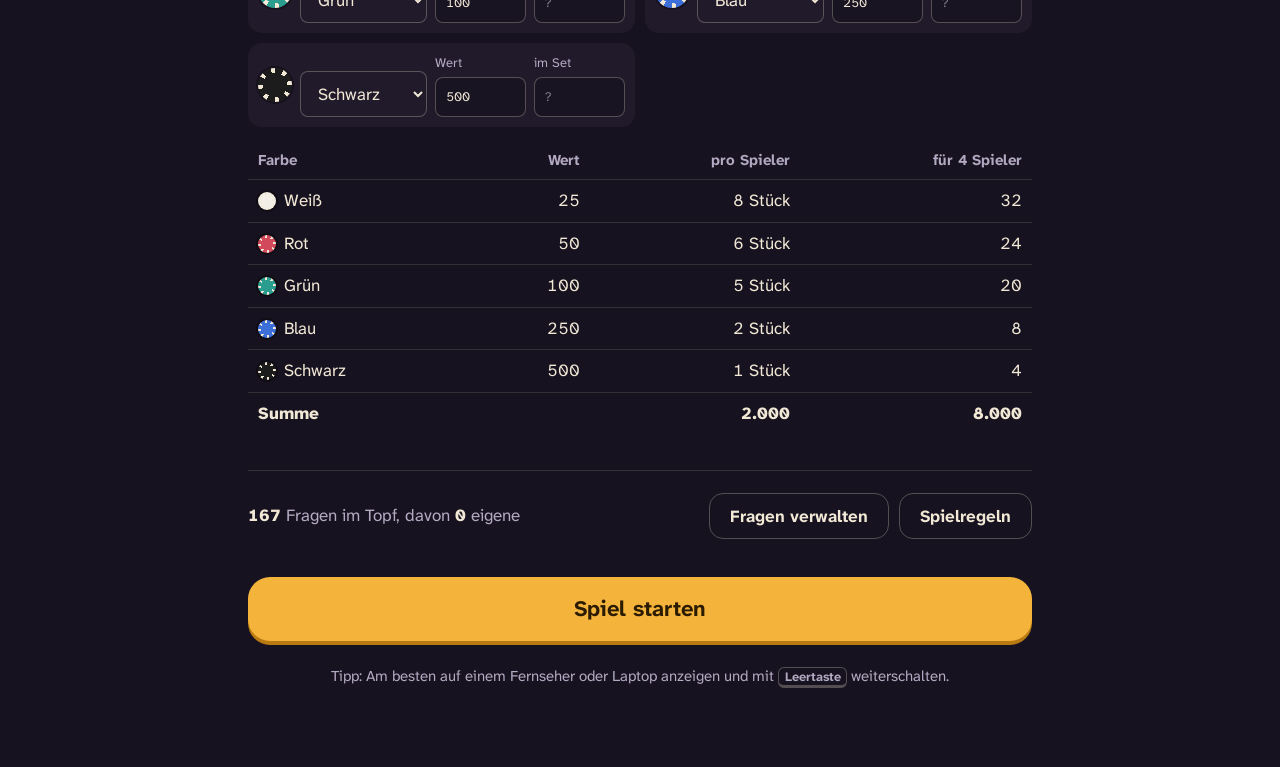
==== commit a2d77dc3: "Neues Design: Kartenraum und Schätzzettel, neue Schriften (Big Shoulders Display, Atkinson Hyperlegi" ====
--- a/index.html
+++ b/index.html
@@ -3,19 +3,19 @@
 <head>
   <meta charset="utf-8">
   <meta name="viewport" content="width=device-width, initial-scale=1">
-  <meta name="theme-color" content="#07241c">
+  <meta name="theme-color" content="#17121f">
   <title>Schätzpoker – Quiz trifft Poker</title>
   <meta name="description" content="Moderator für Schätzpoker-Abende: Blinds, Schätzfragen, Hinweise und optional digitale Chips.">
   <link rel="preconnect" href="https://fonts.googleapis.com">
   <link rel="preconnect" href="https://fonts.gstatic.com" crossorigin>
-  <link href="https://fonts.googleapis.com/css2?family=Bebas+Neue&family=Manrope:wght@400;600;700;800&display=swap" rel="stylesheet">
-  <link rel="stylesheet" href="style.css?v=202611252315">
-  <link rel="icon" href="data:image/svg+xml,<svg xmlns='http://www.w3.org/2000/svg' viewBox='0 0 100 100'><circle cx='50' cy='50' r='46' fill='%23e9c46a'/><circle cx='50' cy='50' r='34' fill='%2307241c'/><text x='50' y='66' font-size='46' text-anchor='middle' fill='%23e9c46a' font-family='Arial' font-weight='bold'>?</text></svg>">
+  <link href="https://fonts.googleapis.com/css2?family=Atkinson+Hyperlegible+Next:wght@400;700;800&family=Big+Shoulders+Display:wght@800;900&display=swap" rel="stylesheet">
+  <link rel="stylesheet" href="style.css?v=202611252330">
+  <link rel="icon" href="data:image/svg+xml,<svg xmlns='http://www.w3.org/2000/svg' viewBox='0 0 100 100'><rect width='100' height='100' rx='22' fill='%2317121f'/><rect x='22' y='16' width='56' height='70' rx='4' fill='%23f1e8d6' transform='rotate(6 50 50)'/><text x='52' y='72' font-size='54' text-anchor='middle' fill='%2317121f' font-family='Arial' font-weight='bold' transform='rotate(6 50 50)'>?</text></svg>">
 </head>
 <body>
   <div id="app"></div>
   <div id="modal-root"></div>
-  <script src="questions.js?v=202611252315"></script>
-  <script src="app.js?v=202611252315"></script>
+  <script src="questions.js?v=202611252330"></script>
+  <script src="app.js?v=202611252330"></script>
 </body>
 </html>
--- a/style.css
+++ b/style.css
@@ -1,341 +1,508 @@
+/* =========================================================
+   Schätzpoker – Gestaltung
+   Idee: dunkler Kartenraum am Abend, darauf der eine helle Gegenstand,
+   um den sich alles dreht: der Schätzzettel. Zahlen stehen auf einer
+   Anzeigetafel, Aktionen sind große, drückbare Tasten (TV/Beamer-tauglich).
+   ========================================================= */
 :root {
-  --felt-1: #0e4a39;
-  --felt-2: #07241c;
-  --ink: #f4ecd8;
-  --muted: #b9c8bd;
-  --gold: #e9c46a;
-  --gold-2: #c9962f;
-  --red: #d1495b;
-  --green: #2a9d8f;
-  --card: rgba(4, 20, 15, .55);
-  --line: rgba(233, 196, 106, .22);
-  --radius: 18px;
-  --display: 'Bebas Neue', 'Impact', 'Arial Narrow', sans-serif;
-  --body: 'Manrope', system-ui, -apple-system, 'Segoe UI', sans-serif;
-}
-* { box-sizing: border-box; }
+  /* Farben */
+  --night: #17121f;      /* Kartenraum */
+  --stage: #211a2b;      /* Fläche */
+  --raised: #2c2439;     /* erhobene Fläche */
+  --line: rgba(241, 232, 214, .13);
+  --line-strong: rgba(241, 232, 214, .28);
+  --ink: #f1e8d6;        /* Text auf dunkel */
+  --muted: #b3a9c2;
+  --paper: #f1e8d6;      /* Zettel */
+  --paper-2: #e6d9bf;
+  --paper-ink: #2a2230;
+  --paper-muted: #6f6473;
+  --amber: #f4b43c;      /* Glühbirnen der Anzeigetafel, Haupttaste */
+  --amber-deep: #b97a12;
+  --amber-ink: #2b1b00;
+  --felt: #2f9873;       /* Mitgehen / positiv */
+  --felt-deep: #1d6a4f;
+  --red: #e2525a;        /* Passen / All-in */
+  --red-deep: #a8323a;
+  --blue: #6c8cff;       /* Small Blind */
+
+  /* Schrift */
+  --display: 'Big Shoulders Display', 'Arial Narrow', 'Roboto Condensed', sans-serif;
+  --body: 'Atkinson Hyperlegible Next', 'Atkinson Hyperlegible', system-ui, -apple-system, 'Segoe UI', sans-serif;
+
+  /* Typo-Skala (Quarte, 1.333) */
+  --t-xs: .8125rem; --t-s: .9375rem; --t-m: 1.0625rem; --t-l: 1.375rem; --t-xl: 1.875rem;
+  --t-2xl: 2.5rem; --t-3xl: 3.375rem; --t-4xl: 4.5rem;
+
+  --r-s: 8px; --r-m: 14px; --r-l: 22px;
+  --ease: cubic-bezier(.2, .8, .2, 1);
+}
+
+*, *::before, *::after { box-sizing: border-box; }
 html, body { margin: 0; min-height: 100%; }
-html { background: var(--felt-2); }
+html { background: var(--night); color-scheme: dark; }
 body {
   font-family: var(--body);
+  font-size: var(--t-m);
+  line-height: 1.5;
   color: var(--ink);
-  background:
-    radial-gradient(ellipse at 50% 30%, var(--felt-1) 0%, #0a3529 45%, var(--felt-2) 100%) fixed;
+  background: var(--night);
   -webkit-font-smoothing: antialiased;
   -webkit-tap-highlight-color: transparent;
-}
-body::before { /* Filz-Struktur */
-  content: ''; position: fixed; inset: 0; pointer-events: none; opacity: .18;
-  background-image: url("data:image/svg+xml,%3Csvg xmlns='http://www.w3.org/2000/svg' width='160' height='160'%3E%3Cfilter id='n'%3E%3CfeTurbulence baseFrequency='.9' numOctaves='2'/%3E%3C/filter%3E%3Crect width='160' height='160' filter='url(%23n)' opacity='.5'/%3E%3C/svg%3E");
-  mix-blend-mode: overlay;
-}
-button, input { font: inherit; color: inherit; }
+  font-variant-numeric: tabular-nums;
+}
+body::before { /* Licht von oben, fest am Bildschirm */
+  content: ''; position: fixed; inset: 0; z-index: -1; pointer-events: none;
+  background: radial-gradient(120% 70% at 50% -10%, #2a2036 0%, transparent 60%);
+}
+body.has-modal { overflow: hidden; }
+button, input, select { font: inherit; color: inherit; }
 b { font-weight: 800; }
-small { color: var(--muted); font-weight: 600; }
-kbd { background: rgba(255,255,255,.12); border-radius: 6px; padding: 1px 7px; font-size: .9em; }
-
-/* ---------- Buttons ---------- */
+small { color: var(--muted); font-weight: 400; }
+h1, h2, h3 { margin: 0; }
+kbd { font: inherit; font-weight: 700; font-size: .85em; border: 1px solid var(--line-strong); border-bottom-width: 3px; border-radius: 6px; padding: 0 .45em; }
+:focus-visible { outline: 3px solid var(--amber); outline-offset: 3px; }
+.modal:focus { outline: none; }
+
+/* ---------- Tasten ---------- */
 .btn {
-  border: 1px solid var(--line); background: rgba(255,255,255,.06); border-radius: 14px;
-  padding: 12px 20px; font-weight: 800; cursor: pointer; letter-spacing: .01em;
-  transition: transform .12s ease, background .2s, box-shadow .2s;
-}
-.btn:hover:not(:disabled) { background: rgba(255,255,255,.12); }
-.btn:active:not(:disabled) { transform: scale(.97); }
+  display: inline-flex; align-items: center; justify-content: center; gap: .5em;
+  min-height: 46px; padding: 10px 20px; border-radius: var(--r-m);
+  border: 1px solid var(--line-strong); background: transparent;
+  font-weight: 700; cursor: pointer; text-align: center; line-height: 1.2;
+  transition: background-color .15s, border-color .15s, transform .08s;
+}
+.btn:hover:not(:disabled) { background: rgba(241, 232, 214, .07); border-color: var(--ink); }
+.btn:active:not(:disabled) { transform: translateY(1px); }
 .btn:disabled { opacity: .35; cursor: not-allowed; }
-.btn.gold { background: linear-gradient(180deg, #f3d488, var(--gold) 45%, var(--gold-2)); color: #2a1d02; border-color: #f7dc95; box-shadow: 0 6px 22px rgba(233,196,106,.25), inset 0 1px 0 rgba(255,255,255,.5); }
-.btn.gold:hover:not(:disabled) { background: linear-gradient(180deg, #f7dc95, #efcb73 45%, #d3a23a); }
-.btn.red { background: linear-gradient(180deg, #e0606f, var(--red)); border-color: #e88a96; }
-.btn.green { background: linear-gradient(180deg, #37b5a6, var(--green)); border-color: #5cc6b9; }
+.btn.sm { min-height: 36px; padding: 6px 12px; font-size: var(--t-s); }
 .btn.ghost { background: transparent; }
-.btn.big { padding: 18px 34px; font-size: 1.25rem; border-radius: 18px; }
-.btn.sm { padding: 7px 12px; font-size: .9rem; }
-.btn.file { position: relative; overflow: hidden; display: inline-flex; align-items: center; }
+
+/* Drückbare Tasten: Haupttaste, Passen, Mitgehen */
+.btn.gold, .btn.red, .btn.green {
+  border: 0; color: var(--amber-ink);
+  background: var(--amber); box-shadow: 0 4px 0 var(--amber-deep);
+  transform: translateY(-2px);
+}
+.btn.gold:hover:not(:disabled) { background: #f7c35e; }
+.btn.red { background: var(--red); color: #fff; box-shadow: 0 4px 0 var(--red-deep); }
+.btn.red:hover:not(:disabled) { background: #ea666d; }
+.btn.green { background: var(--felt); color: #fff; box-shadow: 0 4px 0 var(--felt-deep); }
+.btn.green:hover:not(:disabled) { background: #36a982; }
+.btn.gold:active:not(:disabled), .btn.red:active:not(:disabled), .btn.green:active:not(:disabled) { transform: translateY(2px); box-shadow: 0 0 0 transparent; }
+.btn.big { min-height: 64px; padding: 14px 34px; font-size: var(--t-l); border-radius: var(--r-l); }
+.btn.file { position: relative; overflow: hidden; }
 .btn.file input { position: absolute; inset: 0; opacity: 0; cursor: pointer; }
+
 .icon-btn {
-  width: 42px; height: 42px; border-radius: 12px; border: 1px solid var(--line);
-  background: rgba(255,255,255,.05); cursor: pointer; font-size: 1.1rem; display: inline-grid; place-items: center;
-}
-.icon-btn:hover:not(:disabled) { background: rgba(255,255,255,.12); }
+  width: 44px; height: 44px; flex: none; border-radius: 50%;
+  border: 1px solid var(--line); background: transparent; cursor: pointer;
+  display: inline-grid; place-items: center; color: var(--ink);
+  transition: background-color .15s, border-color .15s;
+}
+.icon-btn:hover:not(:disabled) { background: var(--raised); border-color: var(--line-strong); }
+.icon-btn[aria-pressed="true"] { color: var(--amber); border-color: rgba(244, 180, 60, .5); }
 .icon-btn:disabled { opacity: .3; cursor: not-allowed; }
-:focus-visible { outline: 3px solid var(--gold); outline-offset: 2px; }
-
-/* ---------- Logo ---------- */
-.logo-chip {
-  width: 84px; height: 84px; border-radius: 50%; display: grid; place-items: center;
-  font-family: var(--display); font-size: 52px; color: var(--gold); margin: 0 auto;
-  background: radial-gradient(circle, #0a2f24 55%, transparent 56%),
-    repeating-conic-gradient(var(--gold) 0 15deg, #f4ecd8 15deg 30deg);
-  box-shadow: 0 0 0 4px rgba(0,0,0,.25), 0 10px 30px rgba(0,0,0,.4);
-}
-.logo-chip.sm { width: 34px; height: 34px; font-size: 22px; margin: 0; box-shadow: none; }
-
-/* ---------- Setup ---------- */
-.setup { max-width: 760px; margin: 0 auto; padding: 32px 18px 60px; }
-.hero { text-align: center; margin-bottom: 26px; }
-.hero h1 { font-family: var(--display); font-size: clamp(3.4rem, 10vw, 5.6rem); letter-spacing: .04em; margin: 14px 0 0; line-height: .9; color: var(--gold); text-shadow: 0 4px 30px rgba(233,196,106,.25); }
-.tag { color: var(--muted); margin: 8px 0 0; font-size: 1.1rem; }
-.panel { background: var(--card); border: 1px solid var(--line); border-radius: var(--radius); padding: 20px; margin-bottom: 16px; backdrop-filter: blur(6px); }
-.panel h2 { margin: 0 0 14px; font-size: 1.05rem; letter-spacing: .08em; text-transform: uppercase; color: var(--gold); }
-.panel h2 small { text-transform: none; letter-spacing: 0; font-size: .85rem; }
-.panel.row { display: flex; align-items: center; justify-content: space-between; gap: 12px; flex-wrap: wrap; }
+.icon-btn svg { width: 20px; height: 20px; }
+
+.link { background: none; border: 0; padding: 0; color: var(--amber); font-weight: 700; cursor: pointer; text-decoration: underline; text-underline-offset: 3px; text-decoration-thickness: 1px; justify-self: start; }
+.link:hover { text-decoration-thickness: 2px; }
+
+/* ---------- Der Zettel ---------- */
+.slip {
+  position: relative; color: var(--paper-ink); background: var(--paper);
+  border-radius: 3px;
+  /* Abrisskante oben */
+  -webkit-mask: radial-gradient(circle 5px at 50% 0, transparent 98%, #000) top / 16px 100% repeat-x;
+          mask: radial-gradient(circle 5px at 50% 0, transparent 98%, #000) top / 16px 100% repeat-x;
+  box-shadow: 0 18px 40px rgba(0, 0, 0, .35);
+}
+/* blasse Linien wie auf einem Block */
+.slip::after {
+  content: ''; position: absolute; inset: 0; pointer-events: none; border-radius: inherit;
+  background: repeating-linear-gradient(to bottom, transparent 0 31px, rgba(42, 34, 48, .07) 31px 32px);
+}
+.slip > * { position: relative; z-index: 1; }
+
+/* ---------- Startseite ---------- */
+.setup { max-width: 820px; margin: 0 auto; padding: clamp(28px, 6vw, 64px) 18px 64px; }
+.hero { display: grid; grid-template-columns: 1fr auto; align-items: center; gap: 24px; margin-bottom: clamp(28px, 5vw, 48px); }
+.hero h1 {
+  font-family: var(--display); font-weight: 900; text-transform: uppercase;
+  font-size: clamp(4rem, 13vw, 8.5rem); line-height: .82; letter-spacing: -.01em; color: var(--ink);
+  hyphens: manual;
+}
+.tag { margin: 14px 0 0; font-size: var(--t-l); color: var(--muted); max-width: 26ch; line-height: 1.35; }
+.hero-slip { width: 230px; padding: 26px 22px 20px; transform: rotate(3deg); margin: 0; display: grid; gap: 16px; animation: slip-in .7s var(--ease) both; }
+.slip-q { font-size: var(--t-s); color: var(--paper-muted); line-height: 1.35; }
+.slip-line { display: flex; align-items: baseline; gap: 8px; border-bottom: 2px solid var(--paper-ink); padding-bottom: 2px; }
+.slip-est { font-family: var(--display); font-weight: 800; font-size: var(--t-3xl); line-height: 1; transform: rotate(-2deg); }
+.slip-unit { color: var(--paper-muted); font-size: var(--t-s); }
+@keyframes slip-in { from { opacity: 0; transform: translateY(24px) rotate(9deg); } }
+
+.panel { padding: 22px 0; border-top: 1px solid var(--line); }
+.panel h2 { font-family: var(--body); font-size: var(--t-l); font-weight: 800; margin: 0 0 14px; letter-spacing: -.005em; }
+.panel h2 small { font-size: var(--t-s); font-weight: 400; margin-left: 4px; }
+.panel.row { display: flex; align-items: center; justify-content: space-between; gap: 14px; flex-wrap: wrap; }
+.pool { color: var(--muted); }
+.pool b { color: var(--ink); }
 .row-btns { display: flex; gap: 10px; flex-wrap: wrap; align-items: center; }
 .row-btns.center { justify-content: center; }
+
 .mode-pick { display: grid; grid-template-columns: 1fr 1fr; gap: 12px; }
-.mode { text-align: left; border: 2px solid var(--line); background: rgba(255,255,255,.03); border-radius: 16px; padding: 16px; cursor: pointer; display: flex; flex-direction: column; gap: 6px; }
-.mode b { font-size: 1.1rem; }
-.mode span { color: var(--muted); font-size: .92rem; line-height: 1.4; }
-.mode.on { border-color: var(--gold); background: rgba(233,196,106,.1); box-shadow: inset 0 0 0 1px var(--gold); }
-.players { display: grid; grid-template-columns: 1fr 1fr; gap: 10px; margin-bottom: 12px; }
-.player-row { display: flex; align-items: center; gap: 8px; }
-.seat { width: 30px; height: 30px; flex: none; border-radius: 50%; display: grid; place-items: center; background: rgba(233,196,106,.15); color: var(--gold); font-weight: 800; font-size: .9rem; }
-input[type=text], input[type=number] {
-  width: 100%; padding: 11px 13px; border-radius: 12px; border: 1px solid var(--line);
-  background: rgba(0,0,0,.3); outline: none; transition: border-color .2s;
-}
-input:focus { border-color: var(--gold); }
-.grid2 { display: grid; grid-template-columns: 1fr 1fr; gap: 14px; }
+.mode {
+  text-align: left; border: 1px solid var(--line-strong); background: transparent; border-radius: var(--r-m);
+  padding: 16px 18px 16px 52px; cursor: pointer; display: flex; flex-direction: column; gap: 4px; position: relative;
+  transition: border-color .15s, background-color .15s;
+}
+.mode::before { /* Auswahl als Jeton */
+  content: ''; position: absolute; left: 16px; top: 18px; width: 22px; height: 22px; border-radius: 50%;
+  border: 2px solid var(--line-strong);
+}
+.mode:hover { border-color: var(--ink); }
+.mode b { font-size: var(--t-m); }
+.mode span { color: var(--muted); font-size: var(--t-s); line-height: 1.4; }
+.mode.on { border-color: var(--amber); background: rgba(244, 180, 60, .07); }
+.mode.on::before { border-color: var(--amber); background: radial-gradient(circle, var(--amber) 42%, transparent 46%); }
+
+.players { display: grid; grid-template-columns: 1fr 1fr; gap: 10px 14px; margin-bottom: 14px; }
+.player-row { display: flex; align-items: center; gap: 10px; }
+.seat { width: 30px; height: 30px; flex: none; border-radius: 50%; display: grid; place-items: center; background: var(--raised); color: var(--muted); font-weight: 700; font-size: var(--t-s); }
+
+input[type=text], input[type=number], select {
+  width: 100%; min-height: 46px; padding: 10px 13px; border-radius: var(--r-s);
+  border: 1px solid var(--line-strong); background: rgba(0, 0, 0, .22); color: var(--ink);
+  transition: border-color .15s, background-color .15s;
+}
+input::placeholder { color: rgba(179, 169, 194, .7); }
+input:hover, select:hover { border-color: rgba(241, 232, 214, .45); }
+input:focus, select:focus { border-color: var(--amber); background: rgba(0, 0, 0, .32); outline: none; }
+input:focus-visible, select:focus-visible { outline: 3px solid rgba(244, 180, 60, .45); outline-offset: 0; }
+select { background-color: var(--stage); }
+input[type=range] { width: 100%; accent-color: var(--amber); }
+
+.grid2 { display: grid; grid-template-columns: 1fr 1fr; gap: 16px; }
 .grid2 .full, .qform .full { grid-column: 1 / -1; }
-label { display: flex; flex-direction: column; gap: 6px; font-weight: 700; font-size: .92rem; }
-label small { font-weight: 600; }
-label.check { flex-direction: row; align-items: center; gap: 10px; font-weight: 600; grid-column: 1 / -1; cursor: pointer; }
-label.check input { width: 20px; height: 20px; accent-color: var(--gold); }
-label.dim { opacity: .4; }
-.start { display: block; width: 100%; margin-top: 8px; font-size: 1.4rem; }
-.foot { text-align: center; color: var(--muted); font-size: .9rem; margin-top: 18px; }
-.resume { display: flex; justify-content: space-between; align-items: center; gap: 12px; padding: 16px 20px; border-radius: var(--radius); margin-bottom: 16px; background: rgba(233,196,106,.12); border: 1px solid var(--gold); }
-.resume span { display: block; color: var(--muted); font-size: .9rem; }
-
-/* ---------- Spiel-Layout ---------- */
-.game { min-height: 100vh; display: grid; grid-template-rows: auto 1fr auto; }
-.bar { display: flex; align-items: center; gap: 22px; padding: 12px 22px; border-bottom: 1px solid var(--line); background: rgba(0,0,0,.25); backdrop-filter: blur(8px); flex-wrap: wrap; }
-.brand { display: flex; align-items: center; gap: 10px; font-family: var(--display); font-size: 1.7rem; letter-spacing: .05em; color: var(--gold); margin-right: auto; }
-.stat { display: flex; flex-direction: column; line-height: 1.05; }
-.stat small { font-size: .72rem; text-transform: uppercase; letter-spacing: .1em; }
-.stat b { font-family: var(--display); font-size: 2rem; letter-spacing: .03em; }
-.stat em { font-style: normal; font-size: .72rem; color: var(--muted); }
-.stat.blinds b { color: var(--gold); }
-.stat.flash { animation: flash 1s ease 3; }
-@keyframes flash { 50% { transform: scale(1.12); text-shadow: 0 0 20px var(--gold); } }
-.bar nav { display: flex; gap: 6px; }
-main { display: grid; grid-template-columns: 1fr 300px; gap: 22px; padding: 22px; align-items: start; }
-.game.mod main { grid-template-columns: 1fr 250px; }
-.stage { min-height: 60vh; display: flex; flex-direction: column; gap: 20px; align-items: stretch; justify-content: center; max-width: 1100px; width: 100%; margin: 0 auto; }
-.stage > .primary, .betbox .primary, .result .primary, .showdown .primary, .intro .primary { align-self: center; min-width: 280px; }
-
-/* Frage */
-.qcard { background: var(--card); border: 1px solid var(--line); border-radius: 24px; padding: clamp(22px, 4vw, 44px); text-align: center; animation: rise .45s ease both; }
-.qlabel { color: var(--gold); text-transform: uppercase; letter-spacing: .14em; font-size: .85rem; font-weight: 800; margin-bottom: 14px; }
-.qlabel b { color: var(--ink); }
-.qtext { font-size: clamp(1.7rem, 3.8vw, 3.2rem); font-weight: 800; line-height: 1.18; text-wrap: balance; }
-.qcard.small { padding: 18px 24px; animation: none; }
-.qcard.small .qtext { font-size: clamp(1.15rem, 2vw, 1.6rem); }
-.qcard.small .qlabel { margin-bottom: 6px; font-size: .75rem; }
+label { display: flex; flex-direction: column; gap: 6px; font-weight: 700; font-size: var(--t-s); }
+label small { font-weight: 400; }
+label.check { flex-direction: row; align-items: center; gap: 12px; font-weight: 400; font-size: var(--t-m); grid-column: 1 / -1; cursor: pointer; }
+label.check input { width: 22px; height: 22px; flex: none; accent-color: var(--amber); margin: 0; }
+.check-row { display: flex; align-items: center; justify-content: space-between; gap: 10px; flex-wrap: wrap; }
+.check-row label.check { grid-column: auto; }
+
+.start { display: flex; width: 100%; margin-top: 18px; font-size: var(--t-xl); }
+.foot { text-align: center; color: var(--muted); font-size: var(--t-s); margin-top: 22px; }
+.resume {
+  display: flex; justify-content: space-between; align-items: center; gap: 14px; flex-wrap: wrap;
+  padding: 16px 18px; border-radius: var(--r-m); margin-bottom: 22px;
+  background: rgba(244, 180, 60, .09); border: 1px solid rgba(244, 180, 60, .45);
+}
+.resume span { display: block; color: var(--muted); font-size: var(--t-s); }
+
+/* Chip-Set */
+.chip-cfg { display: grid; grid-template-columns: repeat(auto-fill, minmax(min(100%, 340px), 1fr)); gap: 10px; margin-bottom: 14px; }
+.chip-row { display: grid; grid-template-columns: 34px minmax(108px, 1.4fr) minmax(0, 1fr) minmax(0, 1fr); gap: 8px; align-items: end; padding: 10px; border-radius: var(--r-m); background: var(--stage); }
+.swatch {
+  --c: #888; width: 34px; height: 34px; border-radius: 50%; align-self: center; flex: none; display: inline-block;
+  background: radial-gradient(circle, var(--c) 50%, transparent 51%), repeating-conic-gradient(var(--c) 0 30deg, var(--paper) 30deg 45deg);
+  box-shadow: 0 0 0 2px rgba(0, 0, 0, .35);
+}
+.swatch.sm { width: 18px; height: 18px; vertical-align: -4px; margin-right: 8px; }
+label.mini { font-size: var(--t-xs); gap: 4px; color: var(--muted); font-weight: 400; }
+label.mini input { padding: 8px 10px; min-height: 40px; }
+.chips-t tr.zero td { opacity: .45; }
+.warn { color: #ffd795; background: rgba(244, 180, 60, .08); border-left: 3px solid var(--amber); border-radius: 0 var(--r-s) var(--r-s) 0; padding: 10px 14px; font-size: var(--t-s); margin: 10px 0 0; }
+
+/* ---------- Spielansicht ---------- */
+.game { min-height: 100vh; min-height: 100dvh; display: grid; grid-template-rows: auto 1fr auto; }
+.bar {
+  display: grid; grid-template-columns: 1fr auto 1fr; align-items: center; gap: 16px;
+  padding: 10px clamp(12px, 2.5vw, 28px); border-bottom: 1px solid var(--line);
+}
+.brand { font-family: var(--display); font-weight: 800; font-size: var(--t-xl); text-transform: uppercase; line-height: 1; letter-spacing: .01em; }
+.bar nav { display: flex; gap: 6px; justify-content: flex-end; }
+
+/* Anzeigetafel */
+.board { display: flex; align-items: stretch; background: #0e0a14; border: 1px solid var(--line); border-radius: var(--r-m); box-shadow: inset 0 2px 10px rgba(0, 0, 0, .6); }
+.stat { display: flex; flex-direction: column; justify-content: center; padding: 6px 18px; line-height: 1.05; min-width: 86px; }
+.stat + .stat { border-left: 1px solid var(--line); }
+.stat small { font-size: var(--t-xs); }
+.stat b { font-family: var(--display); font-weight: 800; font-size: var(--t-2xl); line-height: 1; color: var(--amber); text-shadow: 0 0 18px rgba(244, 180, 60, .35); }
+.stat em { font-style: normal; font-size: var(--t-xs); color: var(--muted); }
+.stat.flash b { animation: bulbs .5s steps(2) 6; }
+@keyframes bulbs { 50% { color: var(--ink); text-shadow: 0 0 28px var(--amber); } }
+
+main { display: grid; grid-template-columns: minmax(0, 1fr) 290px; gap: clamp(16px, 3vw, 36px); padding: clamp(16px, 3vw, 36px); align-items: start; }
+.game.mod main { grid-template-columns: minmax(0, 1fr) 240px; }
+.stage { min-height: 60vh; display: flex; flex-direction: column; gap: 24px; justify-content: center; max-width: 1040px; width: 100%; margin: 0 auto; }
+.stage > .primary, .betbox .primary, .result .primary, .showdown .primary, .intro .primary { align-self: center; min-width: min(100%, 300px); }
+
+/* Frage-Zettel */
+.qcard { padding: clamp(30px, 5vw, 56px) clamp(22px, 5vw, 60px) clamp(26px, 4vw, 48px); transform: rotate(-.6deg); animation: slip-drop .55s var(--ease) both; }
+.qlabel { display: flex; flex-wrap: wrap; gap: 4px 18px; font-size: var(--t-s); color: var(--paper-muted); margin-bottom: 14px; }
+.qlabel span:first-child { font-weight: 800; color: var(--paper-ink); }
+.qlabel b { color: var(--paper-ink); }
+.qtext { font-family: var(--body); font-size: clamp(1.75rem, 3.6vw, 3.25rem); font-weight: 800; line-height: 1.15; letter-spacing: -.012em; text-wrap: balance; max-width: 30ch; }
+.qcard.small { padding: 24px clamp(18px, 3vw, 32px) 18px; animation: none; transform: rotate(-.3deg); }
+.qcard.small .qtext { font-size: clamp(1.2rem, 2.1vw, 1.65rem); }
+.qcard.small .qlabel { margin-bottom: 6px; font-size: var(--t-xs); }
+@keyframes slip-drop { from { opacity: 0; transform: translateY(-18px) rotate(-3deg); } }
+
 .hints { display: grid; gap: 12px; }
-.hint { background: rgba(233,196,106,.08); border: 1px solid var(--line); border-radius: 16px; padding: 16px 20px; font-size: clamp(1.1rem, 2.1vw, 1.6rem); font-weight: 700; line-height: 1.35; }
-.hint span { display: block; font-size: .75rem; letter-spacing: .14em; text-transform: uppercase; color: var(--gold); margin-bottom: 4px; }
-.hint.new { animation: rise .5s ease both, glow 1.6s ease .4s; }
-@keyframes rise { from { opacity: 0; transform: translateY(16px); } }
-@keyframes glow { 50% { box-shadow: 0 0 0 3px rgba(233,196,106,.5), 0 0 40px rgba(233,196,106,.3); } }
-.write-note { text-align: center; font-size: 1.3rem; color: var(--muted); }
+.hint {
+  display: grid; grid-template-columns: auto 1fr; gap: 6px 16px; align-items: baseline;
+  padding: 14px 18px; border-radius: var(--r-s); background: var(--stage); border-left: 4px solid var(--amber);
+}
+.hint-n { font-family: var(--display); font-weight: 800; font-size: var(--t-l); color: var(--amber); white-space: nowrap; }
+.hint p { margin: 0; font-size: clamp(1.1rem, 2vw, 1.5rem); font-weight: 700; line-height: 1.35; }
+.hint.new { animation: hint-in .5s var(--ease) both; }
+@keyframes hint-in { from { opacity: 0; transform: translateX(-14px); } }
+
+.write-note { text-align: center; font-size: var(--t-l); color: var(--muted); margin: 0; }
+.write-note b { color: var(--ink); }
 .tools { display: flex; justify-content: center; gap: 12px; flex-wrap: wrap; align-items: center; }
-.timer-wrap { display: flex; align-items: center; gap: 12px; }
-.timer { font-family: var(--display); font-size: 4.2rem; line-height: 1; color: var(--gold); min-width: 2.2ch; text-align: center; }
-.timer.urgent { color: var(--red); animation: pulse 1s infinite; }
-@keyframes pulse { 50% { transform: scale(1.1); } }
-
-/* Intro */
-.intro { text-align: center; display: flex; flex-direction: column; gap: 18px; align-items: center; animation: rise .4s ease both; }
-.kicker { font-family: var(--display); font-size: clamp(3rem, 8vw, 6rem); letter-spacing: .05em; line-height: .9; }
-.levelup { background: var(--red); color: #fff; font-weight: 800; padding: 8px 20px; border-radius: 999px; text-transform: uppercase; letter-spacing: .12em; animation: pulse 1s 4; }
-.blind-big { display: flex; gap: 22px; flex-wrap: wrap; justify-content: center; }
-.blind-big > div { width: 210px; aspect-ratio: 1; border-radius: 50%; display: flex; flex-direction: column; justify-content: center; align-items: center; gap: 2px;
-  background: radial-gradient(circle, #0b3327 58%, transparent 59%), repeating-conic-gradient(var(--gold) 0 12deg, #f4ecd8 12deg 24deg);
-  box-shadow: 0 12px 40px rgba(0,0,0,.45); }
-.blind-big small { text-transform: uppercase; letter-spacing: .1em; font-size: .72rem; }
-.blind-big b { font-family: var(--display); font-size: 3.6rem; color: var(--gold); line-height: 1; }
-.blind-big span { font-weight: 800; max-width: 70%; overflow: hidden; text-overflow: ellipsis; white-space: nowrap; }
-.sub { color: var(--muted); font-size: 1.05rem; line-height: 1.5; margin: 0; }
+.timer-wrap { display: flex; align-items: center; gap: 14px; }
+.timer { font-family: var(--display); font-weight: 900; font-size: var(--t-4xl); line-height: 1; color: var(--amber); min-width: 2.2ch; text-align: center; text-shadow: 0 0 24px rgba(244, 180, 60, .35); }
+.timer.urgent { color: var(--red); text-shadow: 0 0 24px rgba(226, 82, 90, .45); }
+
+/* Blinds */
+.intro { text-align: center; display: flex; flex-direction: column; gap: 22px; align-items: center; }
+.kicker { font-family: var(--display); font-weight: 900; text-transform: uppercase; font-size: clamp(3.5rem, 9vw, 7rem); line-height: .85; }
+.levelup { color: var(--red); font-weight: 800; font-size: var(--t-l); }
+.blind-big { display: flex; gap: clamp(14px, 3vw, 32px); flex-wrap: wrap; justify-content: center; }
+.blind-big > div {
+  --c: var(--blue);
+  width: clamp(150px, 20vw, 210px); aspect-ratio: 1; border-radius: 50%;
+  display: flex; flex-direction: column; justify-content: center; align-items: center; gap: 2px;
+  background:
+    radial-gradient(circle, var(--stage) 0 56%, var(--c) 56.5% 60%, transparent 60.5%),
+    repeating-conic-gradient(var(--c) 0 22.5deg, var(--paper) 22.5deg 45deg);
+  box-shadow: 0 0 0 3px rgba(0, 0, 0, .4), 0 16px 34px rgba(0, 0, 0, .45);
+  animation: chip-in .6s var(--ease) both;
+}
+.blind-big > div + div { --c: var(--red); animation-delay: .08s; }
+@keyframes chip-in { from { opacity: 0; transform: translateY(-30px) rotate(-60deg); } }
+.blind-big small { font-size: var(--t-xs); }
+.blind-big b { font-family: var(--display); font-weight: 900; font-size: clamp(2.6rem, 5vw, 3.6rem); line-height: 1; }
+.blind-big span { font-weight: 700; font-size: var(--t-s); max-width: 66%; overflow: hidden; text-overflow: ellipsis; white-space: nowrap; }
+.sub { color: var(--muted); font-size: var(--t-m); line-height: 1.5; margin: 0; }
 .sub b { color: var(--ink); }
-.sub.small { font-size: .88rem; margin-bottom: 12px; }
+.sub.small { font-size: var(--t-s); margin-bottom: 12px; }
 
 /* Setzen */
-.betbox, .showdown { background: var(--card); border: 1px solid var(--line); border-radius: 24px; padding: 24px; display: flex; flex-direction: column; gap: 16px; text-align: center; }
-.betbox.done { border-color: var(--green); }
-.bet-title { font-family: var(--display); font-size: 2.3rem; letter-spacing: .04em; color: var(--gold); line-height: 1; }
-.bet-title small { font-family: var(--body); font-size: .9rem; }
-.actor-name { font-size: clamp(1.8rem, 3.4vw, 2.6rem); font-weight: 800; }
-.actor-name span { font-size: 1rem; color: var(--muted); font-weight: 600; }
-.actor-meta { color: var(--muted); }
-.actor-meta b { color: var(--ink); }
-.actions { display: grid; grid-template-columns: 1fr 2fr; gap: 12px; }
-.actions .btn { padding: 18px; font-size: 1.2rem; }
-.raise { border-top: 1px dashed var(--line); padding-top: 16px; display: grid; gap: 12px; }
+.betbox, .showdown { background: var(--stage); border-radius: var(--r-l); padding: clamp(18px, 3vw, 30px); display: flex; flex-direction: column; gap: 18px; text-align: center; }
+.betbox.done { box-shadow: inset 0 0 0 2px var(--felt); }
+.bet-title { font-family: var(--display); font-weight: 800; text-transform: uppercase; font-size: var(--t-2xl); line-height: 1; }
+.bet-title small { font-family: var(--body); text-transform: none; font-size: var(--t-s); font-weight: 400; margin-left: 4px; }
+.actor { display: grid; gap: 10px; justify-items: center; }
+.actor-name { font-size: clamp(1.9rem, 3.4vw, 2.75rem); font-weight: 800; line-height: 1.1; }
+.actor-name span { font-size: var(--t-m); color: var(--muted); font-weight: 400; }
+.actor-meta { display: flex; justify-content: center; flex-wrap: wrap; gap: 8px; margin: 0; }
+.actor-meta > div { display: flex; gap: 6px; align-items: baseline; padding: 4px 12px; border-radius: 999px; background: var(--raised); }
+.actor-meta dt { color: var(--muted); font-size: var(--t-s); }
+.actor-meta dd { margin: 0; font-weight: 800; }
+.actor-meta .due { background: rgba(244, 180, 60, .14); }
+.actor-meta .due dd { color: var(--amber); }
+.actions { display: grid; grid-template-columns: 1fr 2fr; gap: 14px; margin-top: 4px; }
+.actions .btn { min-height: 64px; font-size: var(--t-l); }
+.raise { border-top: 1px solid var(--line); padding-top: 18px; display: grid; gap: 14px; }
 .raise-row { display: flex; gap: 12px; align-items: end; }
 .raise-row label { flex: 1; text-align: left; }
-.raise-row .btn { padding: 12px 26px; }
+.raise-row input { font-size: var(--t-l); font-weight: 700; }
+.raise-row .btn { min-height: 52px; padding: 10px 28px; }
 .quick { display: flex; gap: 8px; flex-wrap: wrap; justify-content: center; }
-.chip-btn { border: 2px dashed rgba(233,196,106,.5); background: rgba(233,196,106,.08); border-radius: 999px; padding: 8px 16px; font-weight: 800; cursor: pointer; }
-.chip-btn:hover { background: rgba(233,196,106,.2); }
-.chip-btn.allin { border-style: solid; border-color: var(--red); background: rgba(209,73,91,.18); }
+.chip-btn {
+  border: 2px dashed var(--line-strong); background: transparent; border-radius: 999px;
+  padding: 8px 16px; min-height: 42px; font-weight: 700; cursor: pointer; transition: border-color .15s, background-color .15s;
+}
+.chip-btn:hover { border-color: var(--amber); border-style: solid; }
+.chip-btn.allin { border-style: solid; border-color: rgba(226, 82, 90, .7); color: #ff9aa0; }
+.chip-btn.allin:hover { background: rgba(226, 82, 90, .14); }
 
 /* Showdown */
-.est-list { display: grid; grid-template-columns: repeat(auto-fill, minmax(min(100%, 260px), 1fr)); gap: 12px; text-align: left; }
+.est-list { display: grid; grid-template-columns: repeat(auto-fill, minmax(min(100%, 260px), 1fr)); gap: 10px; text-align: left; }
 .est-list.with-bet { grid-template-columns: repeat(auto-fill, minmax(min(100%, 420px), 1fr)); }
-.est { display: grid; grid-template-columns: minmax(70px, auto) minmax(0, 1fr); align-items: center; gap: 10px; background: rgba(0,0,0,.2); padding: 10px 12px; border-radius: 14px; }
+.est { display: grid; grid-template-columns: minmax(70px, auto) minmax(0, 1fr); align-items: center; gap: 10px; background: var(--raised); padding: 10px 12px; border-radius: var(--r-m); }
 .with-bet .est { grid-template-columns: minmax(70px, auto) minmax(0, 1fr) minmax(0, 1fr); }
 .en { font-weight: 800; overflow: hidden; text-overflow: ellipsis; white-space: nowrap; }
-.ef { flex-direction: row; align-items: center; gap: 6px; font-weight: 600; }
-.est input { font-size: 1.1rem; font-weight: 700; min-width: 0; }
-.ef.bet-in input { border-color: rgba(42,157,143,.6); }
-.est em { font-style: normal; color: var(--muted); font-size: .8rem; white-space: nowrap; }
+.ef { flex-direction: row; align-items: center; gap: 6px; font-weight: 400; }
+.est input { font-size: var(--t-l); font-weight: 700; min-width: 0; }
+.ef.bet-in input { border-color: rgba(47, 152, 115, .6); }
+.est em { font-style: normal; color: var(--muted); font-size: var(--t-xs); white-space: nowrap; }
 .potcalc-toggle { align-self: center; }
 
 /* Anfänger-Hilfe */
-.help { display: grid; gap: 4px; background: rgba(92,124,250,.1); border: 1px solid rgba(92,124,250,.35); border-radius: 16px; padding: 14px 18px; text-align: left; }
-.help span { font-size: .72rem; font-weight: 800; letter-spacing: .08em; text-transform: uppercase; color: #9fb2ff; }
-.help p { margin: 0; line-height: 1.5; color: var(--ink); }
-.link { background: none; border: 0; padding: 0; color: #9fb2ff; font-weight: 700; cursor: pointer; justify-self: start; }
-.link:hover { text-decoration: underline; }
+.help { display: grid; gap: 6px; padding: 14px 0 0; border-top: 1px dashed var(--line-strong); text-align: left; max-width: 72ch; }
+.help p { margin: 0; color: var(--muted); }
+.help p b { color: var(--ink); }
+.help-k { color: var(--ink); }
 
 /* Auflösung */
-.result { display: flex; flex-direction: column; gap: 18px; text-align: center; animation: rise .4s ease both; }
-.qtext.sm { font-size: clamp(1.1rem, 2vw, 1.5rem); color: var(--muted); font-weight: 700; }
-.answer { display: flex; flex-direction: column; align-items: center; }
-.answer small { text-transform: uppercase; letter-spacing: .14em; }
-.answer b { font-family: var(--display); font-size: clamp(5rem, 14vw, 10rem); line-height: .95; color: var(--gold); text-shadow: 0 8px 50px rgba(233,196,106,.35); animation: reveal .7s cubic-bezier(.16,1,.3,1) both; }
-.answer span { font-size: 1.4rem; font-weight: 800; }
-@keyframes reveal { from { opacity: 0; transform: rotateX(90deg) scale(.6); } }
-.info { color: var(--muted); margin: 0; }
-.foldwin { font-size: 1.3rem; background: rgba(42,157,143,.18); border: 1px solid var(--green); border-radius: 16px; padding: 14px; }
-.ranking { list-style: none; padding: 0; margin: 0 auto; display: grid; gap: 8px; width: 100%; max-width: 640px; counter-reset: r; }
-.ranking li { display: grid; grid-template-columns: 34px 1fr auto auto; gap: 14px; align-items: center; padding: 12px 16px; border-radius: 14px; background: rgba(0,0,0,.25); text-align: left; counter-increment: r; animation: rise .4s ease both; }
-.ranking li::before { content: counter(r); font-family: var(--display); font-size: 1.5rem; color: var(--muted); }
-.ranking li:nth-child(2) { animation-delay: .08s } .ranking li:nth-child(3) { animation-delay: .16s } .ranking li:nth-child(4) { animation-delay: .24s }
-.ranking li.best { background: linear-gradient(90deg, rgba(233,196,106,.3), rgba(233,196,106,.08)); border: 1px solid var(--gold); }
-.ranking li.best::before { content: '★'; color: var(--gold); }
-.ranking .n { font-weight: 800; font-size: 1.15rem; }
-.ranking .e { font-weight: 800; font-size: 1.15rem; }
-.ranking .d { color: var(--muted); font-size: .9rem; min-width: 80px; text-align: right; }
+.result { display: flex; flex-direction: column; gap: 22px; text-align: center; align-items: center; }
+.answer { display: flex; flex-direction: column; align-items: center; padding: 34px clamp(24px, 6vw, 70px) 26px; transform: rotate(.8deg); animation: slip-drop .6s var(--ease) both; min-width: min(100%, 420px); }
+.answer .qtext.sm { font-size: var(--t-m); font-weight: 400; color: var(--paper-muted); margin: 0 0 14px; max-width: 46ch; line-height: 1.4; }
+.answer small { color: var(--paper-muted); font-size: var(--t-s); }
+.answer b { font-family: var(--display); font-weight: 900; font-size: clamp(5rem, 15vw, 10rem); line-height: .9; color: var(--paper-ink); letter-spacing: -.01em; }
+.answer span { font-size: var(--t-l); font-weight: 800; }
+.info { color: var(--muted); margin: 0; max-width: 60ch; }
+.foldwin { font-size: var(--t-l); padding: 14px 18px; border-radius: var(--r-m); background: rgba(47, 152, 115, .14); box-shadow: inset 0 0 0 1px var(--felt); }
+.ranking { list-style: none; padding: 0; margin: 0 auto; display: grid; gap: 6px; width: 100%; max-width: 640px; counter-reset: r; }
+.ranking li { display: grid; grid-template-columns: 34px 1fr auto auto; gap: 14px; align-items: center; padding: 12px 16px; border-radius: var(--r-m); background: var(--stage); text-align: left; counter-increment: r; }
+.ranking li::before { content: counter(r); font-family: var(--display); font-weight: 800; font-size: var(--t-xl); line-height: 1; color: var(--muted); }
+.ranking li.best { background: rgba(244, 180, 60, .14); box-shadow: inset 0 0 0 2px var(--amber); }
+.ranking li.best::before { color: var(--amber); }
+.ranking .n, .ranking .e { font-weight: 800; font-size: var(--t-l); }
+.ranking .d { color: var(--muted); font-size: var(--t-s); min-width: 80px; text-align: right; }
 .ranking.final li { grid-template-columns: 34px 1fr auto; }
-.payouts { display: flex; gap: 12px; justify-content: center; flex-wrap: wrap; }
-.payouts > div { background: rgba(42,157,143,.15); border: 1px solid rgba(42,157,143,.6); border-radius: 14px; padding: 10px 16px; }
-.payouts small { display: block; text-transform: uppercase; letter-spacing: .1em; font-size: .7rem; }
-
-/* Tisch-Seitenleiste */
-.table { background: var(--card); border: 1px solid var(--line); border-radius: var(--radius); padding: 16px; position: sticky; top: 16px; }
-.table h3 { margin: 0 0 12px; font-size: .8rem; letter-spacing: .14em; text-transform: uppercase; color: var(--gold); }
-.seats { list-style: none; margin: 0; padding: 0; display: grid; gap: 6px; }
-.seats li { display: grid; grid-template-columns: 1fr auto; align-items: center; gap: 2px 8px; padding: 9px 12px; border-radius: 12px; background: rgba(255,255,255,.04); border: 1px solid transparent; transition: all .25s; }
-.seats li.turn { border-color: var(--gold); background: rgba(233,196,106,.14); box-shadow: 0 0 20px rgba(233,196,106,.2); }
+.payouts { display: flex; gap: 10px; justify-content: center; flex-wrap: wrap; }
+.payouts > div { background: rgba(47, 152, 115, .12); box-shadow: inset 0 0 0 1px rgba(47, 152, 115, .6); border-radius: var(--r-m); padding: 10px 16px; }
+.payouts small { display: block; font-size: var(--t-xs); }
+
+/* Tisch */
+.table { position: sticky; top: 16px; }
+.table h3 { font-size: var(--t-s); color: var(--muted); font-weight: 700; margin: 0 0 10px; }
+.seats { list-style: none; margin: 0; padding: 0; display: grid; gap: 4px; }
+.seats li { display: grid; grid-template-columns: 1fr auto; align-items: center; gap: 2px 8px; padding: 10px 12px; border-radius: var(--r-s); border-left: 3px solid transparent; transition: background-color .2s, border-color .2s; }
+.seats li:nth-child(odd) { background: rgba(241, 232, 214, .03); }
+.seats li.turn { border-left-color: var(--amber); background: rgba(244, 180, 60, .12); }
 .seats li.folded { opacity: .45; }
 .seats li.out { opacity: .3; text-decoration: line-through; }
-.pn { display: flex; align-items: center; gap: 5px; min-width: 0; }
-.nm { font-weight: 800; overflow: hidden; text-overflow: ellipsis; white-space: nowrap; }
-.m { font-style: normal; font-size: .62rem; font-weight: 800; padding: 2px 6px; border-radius: 999px; flex: none; }
-.m.d { background: #f4ecd8; color: #111; }
-.m.sb { background: #5c7cfa; color: #fff; }
+.pn { display: flex; align-items: center; gap: 6px; min-width: 0; }
+.nm { font-weight: 700; overflow: hidden; text-overflow: ellipsis; white-space: nowrap; }
+.m { font-style: normal; font-size: .66rem; font-weight: 800; width: 24px; height: 24px; border-radius: 50%; flex: none; display: inline-grid; place-items: center; letter-spacing: 0; }
+.m.d { background: var(--paper); color: var(--paper-ink); }
+.m.sb { background: var(--blue); color: #0e1430; }
 .m.bb { background: var(--red); color: #fff; }
-.pv { display: flex; flex-direction: column; align-items: flex-end; line-height: 1.1; }
-.stack { font-weight: 800; font-variant-numeric: tabular-nums; }
-.bet { font-size: .78rem; color: var(--gold); font-weight: 700; }
-.bet::before { content: '● '; }
-.st { grid-column: 1 / -1; font-size: .72rem; text-transform: uppercase; letter-spacing: .1em; color: var(--muted); }
-.pot-box { margin-top: 14px; text-align: center; padding: 14px; border-radius: 14px; background: rgba(0,0,0,.3); border: 1px dashed var(--line); }
-.pot-box small { display: block; text-transform: uppercase; letter-spacing: .14em; font-size: .7rem; }
-.pot-box b { font-family: var(--display); font-size: 2.6rem; color: var(--gold); line-height: 1; }
-.pot-box span { display: block; font-size: .8rem; color: var(--muted); }
-
-/* Fortschritt */
-.steps { display: flex; justify-content: center; gap: 6px; padding: 12px 16px 16px; flex-wrap: wrap; }
-.steps span { font-size: .72rem; font-weight: 800; letter-spacing: .06em; text-transform: uppercase; padding: 6px 10px; border-radius: 999px; color: var(--muted); background: rgba(255,255,255,.04); }
-.steps span.done { color: var(--gold); background: rgba(233,196,106,.08); }
-.steps span.cur { color: #2a1d02; background: var(--gold); }
+.pv { display: flex; flex-direction: column; align-items: flex-end; line-height: 1.15; }
+.stack { font-weight: 800; }
+.bet { font-size: var(--t-xs); color: var(--amber); font-weight: 700; }
+.st { grid-column: 1 / -1; font-size: var(--t-xs); color: var(--muted); }
+.pot-box { margin-top: 14px; text-align: center; padding: 16px; border-radius: var(--r-m); background: #0e0a14; box-shadow: inset 0 2px 10px rgba(0, 0, 0, .6); }
+.pot-box small { display: block; font-size: var(--t-s); }
+.pot-box b { font-family: var(--display); font-weight: 900; font-size: var(--t-3xl); line-height: 1; color: var(--amber); text-shadow: 0 0 18px rgba(244, 180, 60, .35); }
+.pot-box span { display: block; font-size: var(--t-xs); color: var(--muted); }
+
+/* Ablauf (echte Reihenfolge → nummeriert) */
+.steps { padding: 14px clamp(12px, 2.5vw, 28px) 18px; }
+.steps ol { list-style: none; margin: 0 auto; padding: 0; display: flex; max-width: 1100px; counter-reset: s; }
+.steps li { flex: 1; counter-increment: s; font-size: var(--t-xs); color: var(--muted); padding-top: 10px; border-top: 3px solid var(--raised); text-align: left; white-space: nowrap; overflow: hidden; text-overflow: ellipsis; }
+.steps li + li { margin-left: 4px; }
+.steps li::before { content: counter(s) '  '; font-weight: 800; }
+.steps li.done { border-top-color: rgba(244, 180, 60, .45); }
+.steps li.cur { border-top-color: var(--amber); color: var(--ink); font-weight: 700; }
 
 /* Ende */
-.end { max-width: 620px; margin: 0 auto; padding: 60px 18px; text-align: center; display: flex; flex-direction: column; gap: 18px; }
-.end h1 { font-family: var(--display); font-size: 4.5rem; margin: 0; color: var(--gold); letter-spacing: .05em; }
-.winner { font-size: clamp(2.4rem, 7vw, 4rem); font-weight: 800; }
-
-/* Modal */
-.modal-bg { position: fixed; inset: 0; background: rgba(0,0,0,.6); backdrop-filter: blur(4px); display: grid; place-items: center; padding: 18px; z-index: 50; animation: fade .2s; }
+.end { max-width: 640px; margin: 0 auto; padding: clamp(40px, 8vw, 90px) 18px; text-align: center; display: flex; flex-direction: column; gap: 20px; align-items: center; }
+.end h1 { font-family: var(--display); font-weight: 900; text-transform: uppercase; font-size: clamp(3.5rem, 11vw, 6rem); line-height: .85; }
+.winner { font-size: clamp(2.4rem, 7vw, 4rem); font-weight: 800; color: var(--amber); line-height: 1.1; }
+
+/* ---------- Modals ---------- */
+.modal-bg { position: fixed; inset: 0; background: rgba(10, 7, 14, .72); display: grid; place-items: center; padding: 16px; z-index: 50; animation: fade .18s ease; }
 @keyframes fade { from { opacity: 0; } }
-.modal { position: relative; background: #0b2c22; border: 1px solid var(--line); border-radius: 22px; padding: 26px; width: min(680px, 100%); max-height: 88vh; overflow: auto; box-shadow: 0 30px 80px rgba(0,0,0,.6); }
-.modal h2 { margin: 0 0 14px; font-family: var(--display); font-size: 2.2rem; letter-spacing: .04em; color: var(--gold); font-weight: 400; }
-.modal .close { position: absolute; top: 14px; right: 14px; }
-.rules { padding-left: 20px; display: grid; gap: 10px; line-height: 1.5; }
-.menu-list { display: grid; gap: 10px; margin-bottom: 12px; }
-.pm { display: grid; gap: 8px; margin-bottom: 14px; }
+.modal {
+  position: relative; background: var(--stage); border: 1px solid var(--line); border-radius: var(--r-l);
+  padding: 28px; width: min(760px, 100%); max-height: 88vh; max-height: 88dvh; overflow: auto;
+  box-shadow: 0 30px 80px rgba(0, 0, 0, .6); animation: modal-in .22s var(--ease);
+}
+@keyframes modal-in { from { opacity: 0; transform: translateY(12px); } }
+.modal h2 { font-family: var(--display); font-weight: 800; text-transform: uppercase; font-size: var(--t-2xl); line-height: 1; margin: 0 48px 18px 0; }
+.modal h3 { font-size: var(--t-m); margin: 22px 0 6px; }
+.modal .close { position: absolute; top: 16px; right: 16px; }
+.modal label { margin-bottom: 14px; }
+.modal label.check, .modal .row-btns label { margin-bottom: 0; }
+.rules { padding-left: 22px; display: grid; gap: 10px; line-height: 1.55; }
+.menu-list { display: grid; gap: 10px; margin-bottom: 14px; }
+.menu-list .btn { justify-content: flex-start; }
+.pm { display: grid; gap: 8px; margin-bottom: 16px; }
 .pm-row { display: grid; grid-template-columns: 1fr 130px auto; gap: 8px; align-items: center; }
-.game.mod .pm-row, .pm-row:not(:has(input[type=number])) { grid-template-columns: 1fr auto; }
+.pm-row:not(:has(input[type=number])) { grid-template-columns: 1fr auto; }
 .pm-row.out input { opacity: .5; }
 .row-btns #new-player { flex: 1; min-width: 160px; }
 .qform { display: grid; grid-template-columns: 1fr 1fr; gap: 12px; margin-bottom: 18px; }
-.qlist { display: grid; gap: 8px; margin-bottom: 14px; }
-.qitem { display: flex; justify-content: space-between; align-items: center; gap: 10px; padding: 10px 12px; background: rgba(255,255,255,.04); border-radius: 12px; }
-.qitem span { display: block; color: var(--muted); font-size: .85rem; }
-
-/* Regeln */
-.modal { width: min(760px, 100%); }
-.tabs { display: flex; gap: 6px; flex-wrap: wrap; margin-bottom: 18px; position: sticky; top: -26px; background: #0b2c22; padding: 8px 0; z-index: 1; }
-.tab { border: 1px solid var(--line); background: transparent; border-radius: 999px; padding: 8px 14px; font-weight: 700; cursor: pointer; font-size: .9rem; }
-.tab.on { background: var(--gold); color: #2a1d02; border-color: var(--gold); }
-.rules-body { line-height: 1.6; }
-.rules-body h3 { color: var(--gold); margin: 20px 0 6px; font-size: 1.05rem; }
+.qform label { margin-bottom: 0; }
+.qlist { display: grid; gap: 6px; margin-bottom: 16px; }
+.qitem { display: flex; justify-content: space-between; align-items: center; gap: 10px; padding: 10px 12px; background: var(--raised); border-radius: var(--r-s); }
+.qitem span { display: block; color: var(--muted); font-size: var(--t-s); }
+
+.tabs { display: flex; gap: 6px; flex-wrap: wrap; margin: 0 0 20px; position: sticky; top: -28px; background: var(--stage); padding: 10px 0; z-index: 2; border-bottom: 1px solid var(--line); }
+.tab { border: 1px solid var(--line-strong); background: transparent; border-radius: 999px; padding: 7px 14px; min-height: 38px; font-weight: 700; cursor: pointer; font-size: var(--t-s); }
+.tab:hover { border-color: var(--ink); }
+.tab.on { background: var(--paper); color: var(--paper-ink); border-color: var(--paper); }
+.rules-body { line-height: 1.6; max-width: 68ch; }
+.rules-body h3 { color: var(--ink); }
 .rules-body p { margin: 0 0 10px; }
-.lead { font-size: 1.08rem; }
+.lead { font-size: var(--t-l); line-height: 1.45; }
 .moves { display: grid; grid-template-columns: repeat(auto-fill, minmax(min(100%, 220px), 1fr)); gap: 10px; }
-.moves > div { background: rgba(255,255,255,.04); border: 1px solid var(--line); border-radius: 14px; padding: 12px 14px; }
-.moves b { color: var(--gold); font-size: 1.05rem; }
-.moves p { margin: 4px 0 0; font-size: .93rem; color: var(--muted); }
+.moves > div { background: var(--raised); border-radius: var(--r-m); padding: 12px 14px; }
+.moves b { font-size: var(--t-m); }
+.moves p { margin: 4px 0 0; font-size: var(--t-s); color: var(--muted); }
 table.ex { width: 100%; border-collapse: collapse; margin: 8px 0 14px; }
 table.ex th, table.ex td { padding: 8px 10px; border-bottom: 1px solid var(--line); text-align: left; }
-table.ex th { font-size: .8rem; color: var(--muted); }
-table.ex td:not(:first-child), table.ex th:not(:first-child) { text-align: right; font-variant-numeric: tabular-nums; }
+table.ex th { font-size: var(--t-s); color: var(--muted); font-weight: 700; }
+table.ex td:not(:first-child), table.ex th:not(:first-child) { text-align: right; }
 table.ex tr.sum td { font-weight: 800; border-bottom: 0; }
-.voice-help { margin-top: 20px; border-top: 1px solid var(--line); padding-top: 4px; line-height: 1.55; }
-.voice-help h3 { color: var(--gold); font-size: 1.05rem; }
-.modal label { margin-bottom: 14px; }
-select { width: 100%; padding: 11px 13px; border-radius: 12px; border: 1px solid var(--line); background: #072019; color: var(--ink); font: inherit; }
-input[type=range] { width: 100%; accent-color: var(--gold); }
-.check-row { display: flex; align-items: center; justify-content: space-between; gap: 10px; flex-wrap: wrap; }
-.check-row label.check { grid-column: auto; }
+.voice-help { margin-top: 22px; border-top: 1px solid var(--line); padding-top: 4px; line-height: 1.55; }
 
 /* Toast */
-.toast { position: fixed; left: 50%; bottom: 30px; transform: translate(-50%, 30px); opacity: 0; background: #111; border: 1px solid var(--gold); padding: 12px 20px; border-radius: 12px; z-index: 99; transition: all .3s; font-weight: 700; }
+.toast {
+  position: fixed; left: 50%; bottom: max(24px, env(safe-area-inset-bottom)); transform: translate(-50%, 24px); opacity: 0;
+  background: var(--paper); color: var(--paper-ink); font-weight: 700; padding: 12px 20px; border-radius: var(--r-m);
+  z-index: 99; transition: opacity .25s, transform .25s var(--ease); box-shadow: 0 12px 30px rgba(0, 0, 0, .45); max-width: calc(100vw - 32px);
+}
 .toast.show { opacity: 1; transform: translate(-50%, 0); }
 
-/* Responsiv */
-@media (max-width: 900px) {
-  main, .game.mod main { grid-template-columns: 1fr; padding: 14px; }
+/* ---------- Responsiv ---------- */
+@media (max-width: 960px) {
+  main, .game.mod main { grid-template-columns: 1fr; }
   .table { position: static; }
-  .seats { grid-template-columns: repeat(auto-fill, minmax(140px, 1fr)); }
-  .bar { gap: 14px; padding: 10px 14px; }
-  .brand { font-size: 1.3rem; width: 100%; }
-  .bar nav { margin-left: auto; }
+  .seats { grid-template-columns: repeat(auto-fill, minmax(150px, 1fr)); }
+  .seats li:nth-child(odd) { background: transparent; }
+  .seats li { background: rgba(241, 232, 214, .04) !important; }
+  .seats li.turn { background: rgba(244, 180, 60, .12) !important; }
   .stage { min-height: auto; }
-}
-@media (max-width: 560px) {
+  .bar { grid-template-columns: 1fr auto; }
+  .board { grid-column: 1 / -1; grid-row: 2; justify-self: stretch; }
+  .board .stat { flex: 1; }
+}
+@media (max-width: 600px) {
+  body { font-size: 1rem; }
+  .hero { grid-template-columns: 1fr auto; align-items: start; }
+  .hero-text { display: contents; }
+  .hero h1 { grid-column: 1 / -1; }
+  .tag { margin-top: 6px; font-size: var(--t-m); }
+  .hero { gap: 8px; }
+  .hero-slip { width: 150px; padding: 18px 14px 12px; gap: 8px; margin-top: 4px; }
+  .slip-est { font-size: var(--t-2xl); }
+  .stat em { white-space: nowrap; }
   .mode-pick, .players, .grid2, .qform { grid-template-columns: 1fr; }
-  .blind-big > div { width: 150px; }
-  .blind-big b { font-size: 2.6rem; }
   .actions { grid-template-columns: 1fr 1fr; }
-  .icon-btn { width: 36px; height: 36px; }
+  .icon-btn { width: 40px; height: 40px; }
+  .hide-sm { display: none; }
+  .bar nav { gap: 2px; }
+  .brand { font-size: var(--t-l); }
+  .stat { padding: 6px 12px; min-width: 0; }
+  .stat b { font-size: var(--t-xl); }
   .pm-row { grid-template-columns: 1fr 90px auto; }
   .with-bet .est { grid-template-columns: minmax(0, 1fr) minmax(0, 1fr); }
   .with-bet .est .en { grid-column: 1 / -1; }
-}
-@media (prefers-reduced-motion: reduce) { *, *::before { animation: none !important; transition: none !important; } }
-
-/* Chip-Set */
-.chip-cfg { display: grid; grid-template-columns: repeat(auto-fill, minmax(min(100%, 330px), 1fr)); gap: 10px; margin-bottom: 14px; }
-.chip-row { display: grid; grid-template-columns: 34px minmax(108px, 1.4fr) minmax(0, 1fr) minmax(0, 1fr); gap: 8px; align-items: end; background: rgba(0,0,0,.18); padding: 10px; border-radius: 14px; }
-.chip-row select { padding: 10px; }
-.swatch { --c: #888; width: 34px; height: 34px; border-radius: 50%; align-self: center; flex: none; display: inline-block;
-  background: radial-gradient(circle, var(--c) 52%, transparent 53%), repeating-conic-gradient(var(--c) 0 30deg, #f4ecd8 30deg 45deg);
-  box-shadow: 0 0 0 2px rgba(0,0,0,.35), 0 3px 8px rgba(0,0,0,.35); }
-.swatch.sm { width: 18px; height: 18px; vertical-align: -4px; margin-right: 8px; }
-label.mini { font-size: .75rem; gap: 4px; color: var(--muted); }
-label.mini input { padding: 9px 10px; }
-.chips-t tr.zero td { opacity: .45; }
-.warn { color: #ffd38a; background: rgba(240,138,60,.12); border: 1px solid rgba(240,138,60,.4); border-radius: 12px; padding: 10px 12px; font-size: .92rem; margin: 8px 0 0; }
+  .raise-row { flex-wrap: wrap; }
+  .raise-row .btn { flex: 1; }
+  .hint { grid-template-columns: 1fr; }
+  .steps li { font-size: 0; }
+  .steps li::before { font-size: var(--t-xs); content: counter(s); }
+  .steps li.cur { font-size: var(--t-xs); flex: 3; }
+  .steps li.cur::before { content: counter(s) '  '; }
+  .modal { padding: 22px 18px; }
+  .tabs { top: -22px; }
+  .chip-row { grid-template-columns: 34px 1fr 1fr; }
+  .chip-row select { grid-column: 2 / -1; }
+  .ranking li { grid-template-columns: 28px 1fr auto; gap: 4px 12px; }
+  .ranking .d { grid-column: 2 / -1; text-align: left; }
+}
+@media (prefers-reduced-motion: reduce) {
+  *, *::before, *::after { animation: none !important; transition: none !important; scroll-behavior: auto !important; }
+}
+@media (forced-colors: active) {
+  .slip { -webkit-mask: none; mask: none; border: 2px solid CanvasText; }
+  .btn.gold, .btn.red, .btn.green { border: 2px solid ButtonText; }
+}
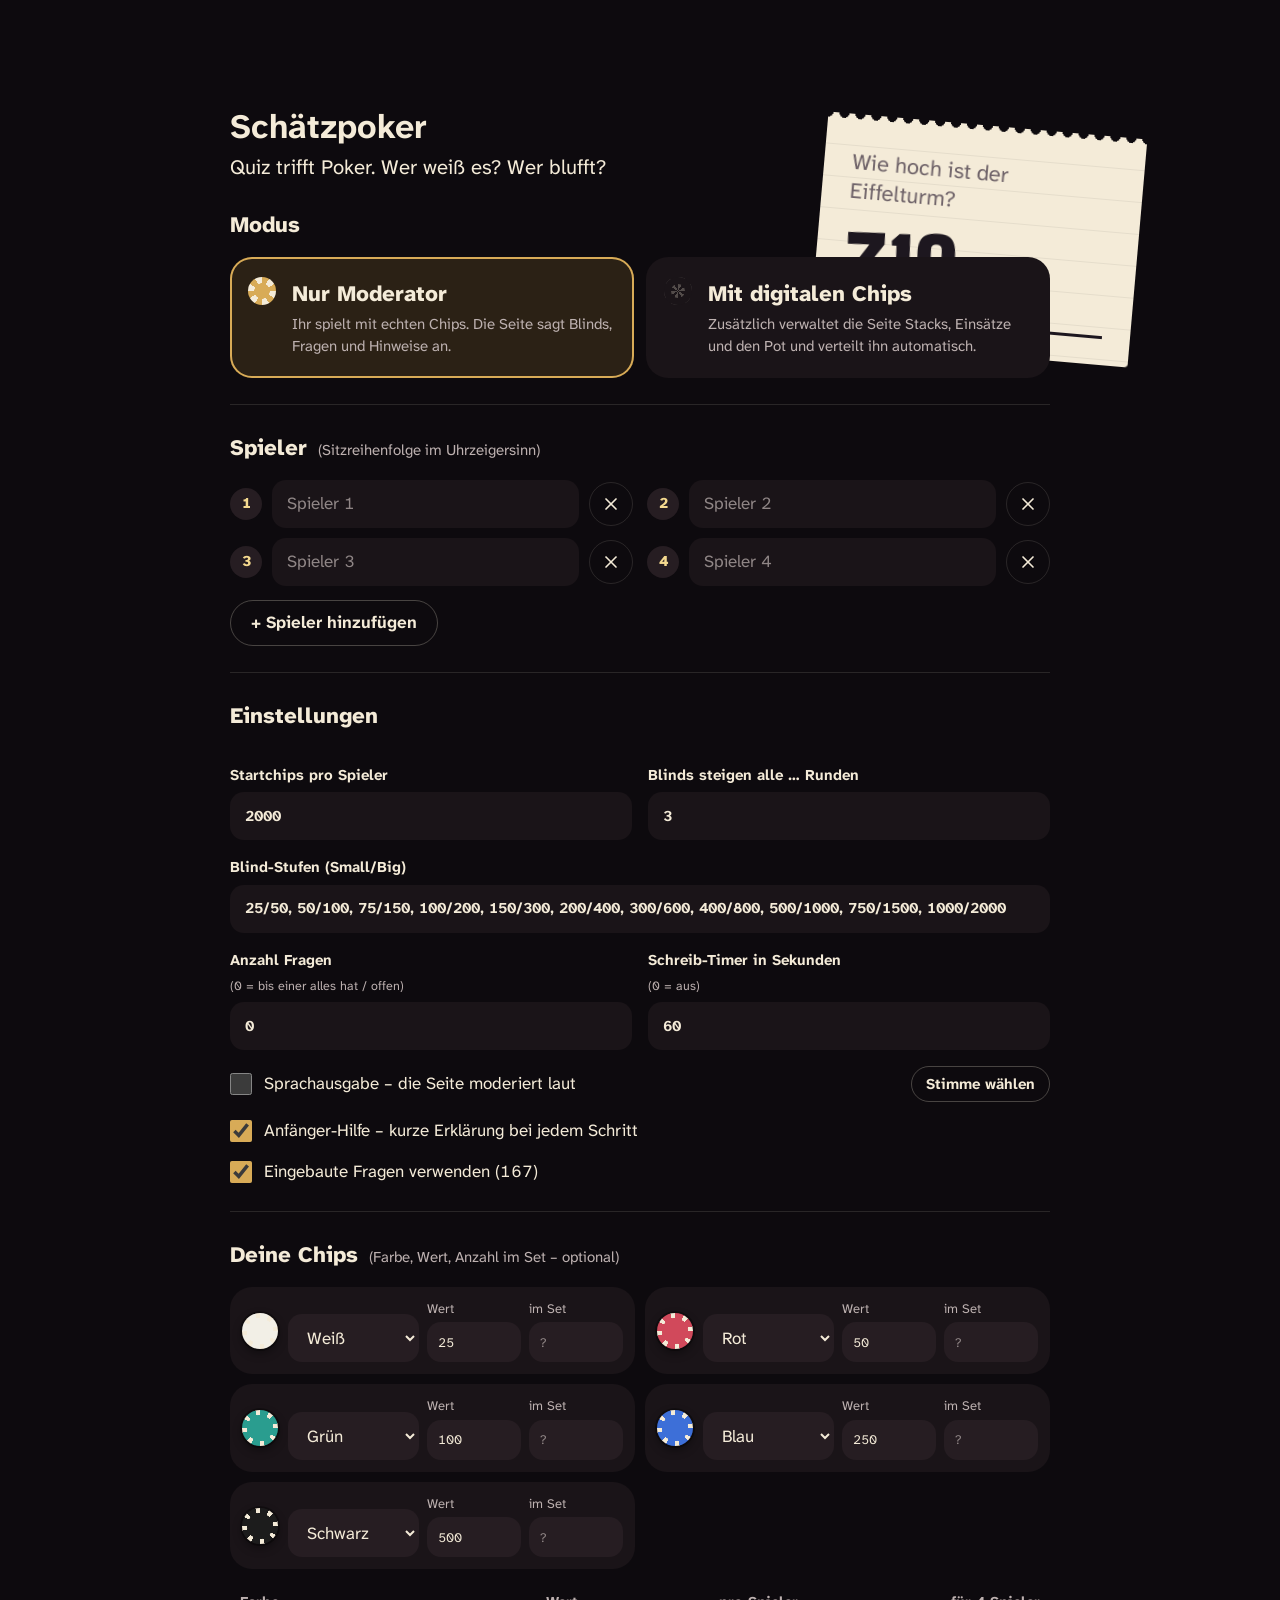
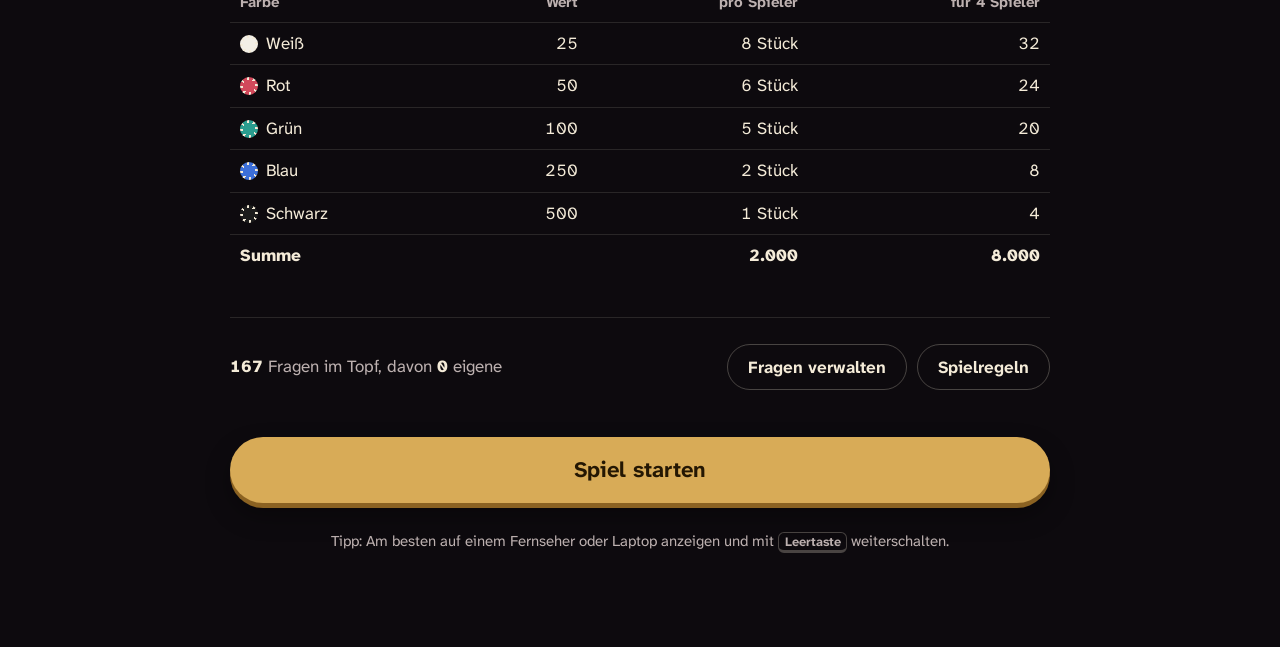
==== commit 2c649295: "v2: Art Direction „Samstagabend, 23 Uhr“ – Samtvorhang, Spotlight, Marquee, Messing & Filz" ====
--- a/index.html
+++ b/index.html
@@ -3,19 +3,20 @@
 <head>
   <meta charset="utf-8">
   <meta name="viewport" content="width=device-width, initial-scale=1">
-  <meta name="theme-color" content="#17121f">
+  <meta name="theme-color" content="#0d0a0e">
   <title>Schätzpoker – Quiz trifft Poker</title>
   <meta name="description" content="Moderator für Schätzpoker-Abende: Blinds, Schätzfragen, Hinweise und optional digitale Chips.">
   <link rel="preconnect" href="https://fonts.googleapis.com">
   <link rel="preconnect" href="https://fonts.gstatic.com" crossorigin>
   <link href="https://fonts.googleapis.com/css2?family=Atkinson+Hyperlegible+Next:wght@400;700;800&family=Big+Shoulders+Display:wght@800;900&display=swap" rel="stylesheet">
-  <link rel="stylesheet" href="style.css?v=202611252330">
+  <link rel="stylesheet" href="style.css?v=202611260100">
   <link rel="icon" href="data:image/svg+xml,<svg xmlns='http://www.w3.org/2000/svg' viewBox='0 0 100 100'><rect width='100' height='100' rx='22' fill='%2317121f'/><rect x='22' y='16' width='56' height='70' rx='4' fill='%23f1e8d6' transform='rotate(6 50 50)'/><text x='52' y='72' font-size='54' text-anchor='middle' fill='%2317121f' font-family='Arial' font-weight='bold' transform='rotate(6 50 50)'>?</text></svg>">
 </head>
 <body>
   <div id="app"></div>
   <div id="modal-root"></div>
-  <script src="questions.js?v=202611252330"></script>
-  <script src="app.js?v=202611252330"></script>
+  <script src="questions.js?v=202611260100"></script>
+  <script src="fx.js?v=202611260100"></script>
+  <script src="app.js?v=202611260100"></script>
 </body>
 </html>
--- a/style.css
+++ b/style.css
@@ -1,415 +1,575 @@
 /* =========================================================
-   Schätzpoker – Gestaltung
-   Idee: dunkler Kartenraum am Abend, darauf der eine helle Gegenstand,
-   um den sich alles dreht: der Schätzzettel. Zahlen stehen auf einer
-   Anzeigetafel, Aktionen sind große, drückbare Tasten (TV/Beamer-tauglich).
+   Schätzpoker – „Samstagabend, 23 Uhr“
+   Ein Fernsehstudio nach Mitternacht: schwarzer Raum, roter Samt,
+   ein grüner Filztisch mit Lederrand und Messing, eine Anzeigetafel
+   mit Glühbirnen. Und im Licht der eine helle Gegenstand, um den
+   sich alles dreht: der Schätzzettel.
    ========================================================= */
 :root {
-  /* Farben */
-  --night: #17121f;      /* Kartenraum */
-  --stage: #211a2b;      /* Fläche */
-  --raised: #2c2439;     /* erhobene Fläche */
-  --line: rgba(241, 232, 214, .13);
-  --line-strong: rgba(241, 232, 214, .28);
-  --ink: #f1e8d6;        /* Text auf dunkel */
-  --muted: #b3a9c2;
-  --paper: #f1e8d6;      /* Zettel */
-  --paper-2: #e6d9bf;
-  --paper-ink: #2a2230;
-  --paper-muted: #6f6473;
-  --amber: #f4b43c;      /* Glühbirnen der Anzeigetafel, Haupttaste */
-  --amber-deep: #b97a12;
-  --amber-ink: #2b1b00;
-  --felt: #2f9873;       /* Mitgehen / positiv */
-  --felt-deep: #1d6a4f;
-  --red: #e2525a;        /* Passen / All-in */
-  --red-deep: #a8323a;
-  --blue: #6c8cff;       /* Small Blind */
-
-  /* Schrift */
-  --display: 'Big Shoulders Display', 'Arial Narrow', 'Roboto Condensed', sans-serif;
+  --studio: #0d0a0e;     /* Raum */
+  --stage: #1a1418;      /* Fläche */
+  --raised: #261d22;     /* erhobene Fläche */
+  --leather: #24140f;    /* Tischrand */
+  --velvet: #3d0e19;     /* Vorhang */
+  --velvet-deep: #1f060c;
+  --felt: #12573f; --felt-mid: #0d4230; --felt-deep: #072519;
+  --brass: #d8ab57; --brass-hi: #f4d98f; --brass-lo: #8b6222; --brass-ink: #241703;
+  --paper: #f4ebd8; --paper-2: #e8dcc1; --paper-ink: #1d171f; --paper-muted: #6e6268;
+  --ink: #f4ebd8; --muted: #bdb1b0;
+  --red: #e0443e; --red-deep: #9e2723;
+  --blue: #4f7be8;
+  --green: #1f8a5b; --green-deep: #135c3b;
+  --line: rgba(244, 235, 216, .12); --line-strong: rgba(244, 235, 216, .26);
+
+  --display: 'Big Shoulders Display', 'Arial Narrow', sans-serif;
   --body: 'Atkinson Hyperlegible Next', 'Atkinson Hyperlegible', system-ui, -apple-system, 'Segoe UI', sans-serif;
 
-  /* Typo-Skala (Quarte, 1.333) */
   --t-xs: .8125rem; --t-s: .9375rem; --t-m: 1.0625rem; --t-l: 1.375rem; --t-xl: 1.875rem;
-  --t-2xl: 2.5rem; --t-3xl: 3.375rem; --t-4xl: 4.5rem;
+  --t-2xl: 2.5rem; --t-3xl: 3.5rem; --t-4xl: 5rem;
 
   --r-s: 8px; --r-m: 14px; --r-l: 22px;
-  --ease: cubic-bezier(.2, .8, .2, 1);
+  --ease: cubic-bezier(.16, 1, .3, 1);
+  --ease-in: cubic-bezier(.5, 0, .75, 0);
+  --grain: none;
 }
 
 *, *::before, *::after { box-sizing: border-box; }
 html, body { margin: 0; min-height: 100%; }
-html { background: var(--night); color-scheme: dark; }
+html { background: var(--studio); color-scheme: dark; scroll-behavior: smooth; scrollbar-color: var(--brass-lo) var(--studio); }
 body {
-  font-family: var(--body);
-  font-size: var(--t-m);
-  line-height: 1.5;
-  color: var(--ink);
-  background: var(--night);
-  -webkit-font-smoothing: antialiased;
-  -webkit-tap-highlight-color: transparent;
-  font-variant-numeric: tabular-nums;
-}
-body::before { /* Licht von oben, fest am Bildschirm */
+  font-family: var(--body); font-size: var(--t-m); line-height: 1.5; color: var(--ink);
+  background: var(--studio);
+  -webkit-font-smoothing: antialiased; -webkit-tap-highlight-color: transparent;
+  font-variant-numeric: tabular-nums; caret-color: var(--brass);
+}
+/* Raum: Samt an den Rändern, Licht von oben, Körnung über allem */
+body::before {
   content: ''; position: fixed; inset: 0; z-index: -1; pointer-events: none;
-  background: radial-gradient(120% 70% at 50% -10%, #2a2036 0%, transparent 60%);
+  background:
+    radial-gradient(60% 55% at 50% 0%, rgba(244, 217, 143, .10), transparent 70%),
+    radial-gradient(40% 90% at 0% 50%, rgba(61, 14, 25, .75), transparent 70%),
+    radial-gradient(40% 90% at 100% 50%, rgba(61, 14, 25, .75), transparent 70%),
+    var(--studio);
+}
+body::after {
+  content: ''; position: fixed; inset: 0; z-index: 200; pointer-events: none;
+  background-image: var(--grain); opacity: .55;
 }
 body.has-modal { overflow: hidden; }
+::selection { background: var(--brass); color: var(--brass-ink); }
 button, input, select { font: inherit; color: inherit; }
 b { font-weight: 800; }
 small { color: var(--muted); font-weight: 400; }
 h1, h2, h3 { margin: 0; }
+a { color: var(--brass-hi); text-underline-offset: 3px; }
 kbd { font: inherit; font-weight: 700; font-size: .85em; border: 1px solid var(--line-strong); border-bottom-width: 3px; border-radius: 6px; padding: 0 .45em; }
-:focus-visible { outline: 3px solid var(--amber); outline-offset: 3px; }
+:focus-visible { outline: 3px solid var(--brass-hi); outline-offset: 3px; }
 .modal:focus { outline: none; }
+.sr { position: absolute !important; width: 1px; height: 1px; overflow: hidden; clip: rect(0 0 0 0); white-space: nowrap; }
 
 /* ---------- Tasten ---------- */
 .btn {
-  display: inline-flex; align-items: center; justify-content: center; gap: .5em;
-  min-height: 46px; padding: 10px 20px; border-radius: var(--r-m);
-  border: 1px solid var(--line-strong); background: transparent;
-  font-weight: 700; cursor: pointer; text-align: center; line-height: 1.2;
-  transition: background-color .15s, border-color .15s, transform .08s;
-}
-.btn:hover:not(:disabled) { background: rgba(241, 232, 214, .07); border-color: var(--ink); }
-.btn:active:not(:disabled) { transform: translateY(1px); }
+  position: relative; display: inline-flex; align-items: center; justify-content: center; gap: .5em;
+  min-height: 46px; padding: 10px 20px; border-radius: 999px;
+  border: 1px solid var(--line-strong); background: transparent; text-decoration: none; color: var(--ink);
+  font-weight: 700; cursor: pointer; text-align: center; line-height: 1.2; overflow: hidden; isolation: isolate;
+  transition: background-color .18s, border-color .18s, color .18s, transform .12s var(--ease), box-shadow .18s;
+}
+.btn:hover:not(:disabled) { border-color: var(--brass); color: var(--brass-hi); }
+.btn:active:not(:disabled) { transform: scale(.97); }
 .btn:disabled { opacity: .35; cursor: not-allowed; }
-.btn.sm { min-height: 36px; padding: 6px 12px; font-size: var(--t-s); }
+.btn.sm { min-height: 36px; padding: 6px 14px; font-size: var(--t-s); }
 .btn.ghost { background: transparent; }
 
-/* Drückbare Tasten: Haupttaste, Passen, Mitgehen */
-.btn.gold, .btn.red, .btn.green {
-  border: 0; color: var(--amber-ink);
-  background: var(--amber); box-shadow: 0 4px 0 var(--amber-deep);
-  transform: translateY(-2px);
-}
-.btn.gold:hover:not(:disabled) { background: #f7c35e; }
-.btn.red { background: var(--red); color: #fff; box-shadow: 0 4px 0 var(--red-deep); }
-.btn.red:hover:not(:disabled) { background: #ea666d; }
-.btn.green { background: var(--felt); color: #fff; box-shadow: 0 4px 0 var(--felt-deep); }
-.btn.green:hover:not(:disabled) { background: #36a982; }
-.btn.gold:active:not(:disabled), .btn.red:active:not(:disabled), .btn.green:active:not(:disabled) { transform: translateY(2px); box-shadow: 0 0 0 transparent; }
-.btn.big { min-height: 64px; padding: 14px 34px; font-size: var(--t-l); border-radius: var(--r-l); }
-.btn.file { position: relative; overflow: hidden; }
+/* Drückbare Tasten: Messing, Rot, Filzgrün – mit Kante und Lichtkante */
+.btn.gold, .btn.red, .btn.green { border: 0; color: var(--brass-ink); background: var(--brass); box-shadow: 0 5px 0 var(--brass-lo), 0 12px 24px rgba(0, 0, 0, .35); transform: translateY(-3px); }
+.btn.red { background: var(--red); color: #fff; box-shadow: 0 5px 0 var(--red-deep), 0 12px 24px rgba(0, 0, 0, .35); }
+.btn.green { background: var(--green); color: #fff; box-shadow: 0 5px 0 var(--green-deep), 0 12px 24px rgba(0, 0, 0, .35); }
+.btn.gold:hover:not(:disabled) { color: var(--brass-ink); background: #e3b964; }
+.btn.red:hover:not(:disabled) { color: #fff; background: #ea5550; }
+.btn.green:hover:not(:disabled) { color: #fff; background: #25a06a; }
+.btn.gold::after, .btn.red::after, .btn.green::after {
+  content: ''; position: absolute; inset: 0; z-index: -1; pointer-events: none;
+  background: linear-gradient(105deg, transparent 35%, rgba(255, 255, 255, .38) 50%, transparent 65%);
+  transform: translateX(-110%);
+}
+.btn.gold:hover:not(:disabled)::after, .btn.red:hover:not(:disabled)::after, .btn.green:hover:not(:disabled)::after { transform: translateX(110%); transition: transform .7s var(--ease); }
+.btn.gold:active:not(:disabled), .btn.red:active:not(:disabled), .btn.green:active:not(:disabled) { transform: translateY(2px); box-shadow: 0 0 0 transparent, 0 4px 10px rgba(0, 0, 0, .35); transition-duration: .06s; }
+.btn.big { min-height: 66px; padding: 14px 38px; font-size: var(--t-l); }
 .btn.file input { position: absolute; inset: 0; opacity: 0; cursor: pointer; }
 
 .icon-btn {
-  width: 44px; height: 44px; flex: none; border-radius: 50%;
-  border: 1px solid var(--line); background: transparent; cursor: pointer;
+  width: 44px; height: 44px; flex: none; border-radius: 50%; border: 1px solid var(--line); background: transparent; cursor: pointer;
   display: inline-grid; place-items: center; color: var(--ink);
-  transition: background-color .15s, border-color .15s;
-}
-.icon-btn:hover:not(:disabled) { background: var(--raised); border-color: var(--line-strong); }
-.icon-btn[aria-pressed="true"] { color: var(--amber); border-color: rgba(244, 180, 60, .5); }
+  transition: background-color .18s, border-color .18s, color .18s, transform .12s var(--ease);
+}
+.icon-btn:hover:not(:disabled) { color: var(--brass-hi); border-color: var(--brass); }
+.icon-btn:active:not(:disabled) { transform: scale(.9); }
+.icon-btn[aria-pressed="true"] { color: var(--brass-hi); border-color: var(--brass); }
 .icon-btn:disabled { opacity: .3; cursor: not-allowed; }
 .icon-btn svg { width: 20px; height: 20px; }
-
-.link { background: none; border: 0; padding: 0; color: var(--amber); font-weight: 700; cursor: pointer; text-decoration: underline; text-underline-offset: 3px; text-decoration-thickness: 1px; justify-self: start; }
+.link { background: none; border: 0; padding: 0; color: var(--brass-hi); font-weight: 700; cursor: pointer; text-decoration: underline; text-underline-offset: 3px; text-decoration-thickness: 1px; justify-self: start; }
 .link:hover { text-decoration-thickness: 2px; }
 
 /* ---------- Der Zettel ---------- */
 .slip {
-  position: relative; color: var(--paper-ink); background: var(--paper);
-  border-radius: 3px;
-  /* Abrisskante oben */
+  position: relative; color: var(--paper-ink); background: var(--paper); border-radius: 3px;
   -webkit-mask: radial-gradient(circle 5px at 50% 0, transparent 98%, #000) top / 16px 100% repeat-x;
           mask: radial-gradient(circle 5px at 50% 0, transparent 98%, #000) top / 16px 100% repeat-x;
-  box-shadow: 0 18px 40px rgba(0, 0, 0, .35);
-}
-/* blasse Linien wie auf einem Block */
-.slip::after {
+}
+.slip::after { /* Linien des Blocks und Papierfaser */
   content: ''; position: absolute; inset: 0; pointer-events: none; border-radius: inherit;
-  background: repeating-linear-gradient(to bottom, transparent 0 31px, rgba(42, 34, 48, .07) 31px 32px);
+  background: var(--grain), repeating-linear-gradient(to bottom, transparent 0 31px, rgba(29, 23, 31, .07) 31px 32px);
+  mix-blend-mode: multiply; opacity: .9;
 }
 .slip > * { position: relative; z-index: 1; }
-
-/* ---------- Startseite ---------- */
-.setup { max-width: 820px; margin: 0 auto; padding: clamp(28px, 6vw, 64px) 18px 64px; }
-.hero { display: grid; grid-template-columns: 1fr auto; align-items: center; gap: 24px; margin-bottom: clamp(28px, 5vw, 48px); }
-.hero h1 {
-  font-family: var(--display); font-weight: 900; text-transform: uppercase;
-  font-size: clamp(4rem, 13vw, 8.5rem); line-height: .82; letter-spacing: -.01em; color: var(--ink);
-  hyphens: manual;
-}
-.tag { margin: 14px 0 0; font-size: var(--t-l); color: var(--muted); max-width: 26ch; line-height: 1.35; }
-.hero-slip { width: 230px; padding: 26px 22px 20px; transform: rotate(3deg); margin: 0; display: grid; gap: 16px; animation: slip-in .7s var(--ease) both; }
-.slip-q { font-size: var(--t-s); color: var(--paper-muted); line-height: 1.35; }
-.slip-line { display: flex; align-items: baseline; gap: 8px; border-bottom: 2px solid var(--paper-ink); padding-bottom: 2px; }
-.slip-est { font-family: var(--display); font-weight: 800; font-size: var(--t-3xl); line-height: 1; transform: rotate(-2deg); }
-.slip-unit { color: var(--paper-muted); font-size: var(--t-s); }
-@keyframes slip-in { from { opacity: 0; transform: translateY(24px) rotate(9deg); } }
-
-.panel { padding: 22px 0; border-top: 1px solid var(--line); }
-.panel h2 { font-family: var(--body); font-size: var(--t-l); font-weight: 800; margin: 0 0 14px; letter-spacing: -.005em; }
+.slip-wrap { filter: drop-shadow(0 22px 26px rgba(0, 0, 0, .5)); }
+
+/* =========================================================
+   Startseite: Titelkarte
+   ========================================================= */
+.title-card {
+  position: relative; min-height: 100vh; min-height: 100svh; overflow: hidden; isolation: isolate;
+  display: grid; grid-template-columns: minmax(0, 1.25fr) minmax(0, 1fr); align-items: center;
+  padding: clamp(28px, 6vw, 80px) clamp(20px, 6vw, 96px); gap: clamp(20px, 4vw, 60px);
+}
+/* Vorhang links und rechts */
+.title-card::before {
+  content: ''; position: absolute; inset: 0; z-index: -2;
+  background: repeating-linear-gradient(90deg, var(--velvet-deep) 0, var(--velvet) 34px, #521526 52px, var(--velvet) 70px, var(--velvet-deep) 104px);
+  -webkit-mask: linear-gradient(90deg, #000 0 6%, transparent 22% 78%, #000 94%);
+          mask: linear-gradient(90deg, #000 0 6%, transparent 22% 78%, #000 94%);
+  opacity: .9;
+}
+.title-card::after { /* Bühnenboden */
+  content: ''; position: absolute; left: 0; right: 0; bottom: 0; height: 22%; z-index: -1;
+  background: linear-gradient(to top, rgba(0, 0, 0, .7), transparent);
+}
+.spot {
+  position: absolute; z-index: -1; left: 50%; top: -10%; width: 120vmax; height: 130%; translate: -50% 0; pointer-events: none;
+  background: radial-gradient(42% 60% at 50% 18%, rgba(244, 217, 143, .22), rgba(244, 217, 143, .06) 45%, transparent 70%);
+  clip-path: polygon(44% 0, 56% 0, 86% 100%, 14% 100%);
+  filter: blur(18px); transform-origin: 50% 0;
+}
+.marquee { /* Glühbirnen-Rahmen der Show */
+  position: absolute; inset: clamp(10px, 2vw, 24px); z-index: -1; border-radius: 28px; pointer-events: none;
+  padding: 11px;
+  background: radial-gradient(circle, #fff3cf 0 2.6px, rgba(244, 217, 143, .55) 3.6px, rgba(244, 217, 143, .12) 6px, transparent 8px) 0 0 / 22px 22px;
+  -webkit-mask: linear-gradient(#000 0 0) content-box exclude, linear-gradient(#000 0 0);
+          mask: linear-gradient(#000 0 0) content-box exclude, linear-gradient(#000 0 0);
+  animation: chase 1.2s steps(2) infinite;
+  opacity: .8;
+}
+@keyframes chase { to { background-position: 11px 0; } }
+.tc-inner { display: grid; gap: 26px; justify-items: start; max-width: 720px; }
+.tc-title { display: grid; font-family: var(--display); font-weight: 900; text-transform: uppercase; line-height: .8; letter-spacing: -.02em; font-size: clamp(4.6rem, 15vw, 13.5rem); color: var(--paper); }
+.tc-title span { display: block; }
+.tc-title .w2 { color: var(--brass); padding-left: .55em; }
+.tag { margin: 0; font-size: clamp(1.15rem, 1.6vw, 1.45rem); line-height: 1.4; max-width: 34ch; color: var(--ink); }
+.tc-cta { margin-top: 4px; }
+.resume { display: flex; align-items: center; gap: 16px 22px; flex-wrap: wrap; padding: 14px 14px 14px 22px; border-radius: 999px; background: rgba(216, 171, 87, .12); }
+.resume p { margin: 0; }
+.tc-props { position: relative; height: min(70vh, 560px); }
+.hero-slip { position: absolute; right: 8%; top: 12%; width: min(320px, 72%); padding: 34px 28px 26px; display: grid; gap: 22px; transform: rotate(5deg); }
+.tc-props .slip-wrap { position: absolute; inset: 0; }
+.slip-q { font-size: var(--t-l); color: var(--paper-muted); line-height: 1.3; }
+.slip-line { display: flex; align-items: baseline; gap: 10px; border-bottom: 3px solid var(--paper-ink); padding-bottom: 4px; }
+.slip-est { font-family: var(--display); font-weight: 900; font-size: clamp(4rem, 7vw, 6rem); line-height: .9; transform: rotate(-3deg); }
+.slip-unit { color: var(--paper-muted); font-size: var(--t-l); }
+.prop-chip {
+  --c: var(--red); position: absolute; width: clamp(70px, 8vw, 110px); aspect-ratio: 1; border-radius: 50%;
+  background: radial-gradient(circle, var(--c) 0 55%, var(--paper) 55.5% 58%, var(--c) 58.5% 62%, transparent 62.5%), repeating-conic-gradient(var(--c) 0 22.5deg, var(--paper) 22.5deg 45deg);
+  box-shadow: 0 0 0 2px rgba(0, 0, 0, .3), 0 18px 28px rgba(0, 0, 0, .55);
+}
+.prop-chip.c1 { left: 6%; bottom: 14%; }
+.prop-chip.c2 { --c: var(--blue); left: 26%; bottom: 4%; scale: .8; }
+.prop-chip.c3 { --c: #141016; right: 4%; bottom: 10%; scale: .9; background: radial-gradient(circle, #141016 0 55%, var(--brass) 55.5% 58%, #141016 58.5% 62%, transparent 62.5%), repeating-conic-gradient(#141016 0 22.5deg, var(--brass) 22.5deg 45deg); }
+
+/* Auftritt beim ersten Laden */
+body:not(.intro-played) .spot { animation: spot-on 1.6s var(--ease) both; }
+body:not(.intro-played) .tc-title span { animation: word-up 1.1s var(--ease) both; }
+body:not(.intro-played) .tc-title .w2 { animation-delay: .14s; }
+body:not(.intro-played) .tag, body:not(.intro-played) .tc-cta, body:not(.intro-played) .resume { animation: rise .8s .55s var(--ease) both; }
+body:not(.intro-played) .hero-slip { animation: toss 1.2s .35s var(--ease) both; }
+body:not(.intro-played) .prop-chip { animation: chip-slide 1s var(--ease) both; }
+body:not(.intro-played) .prop-chip.c1 { animation-delay: .7s; }
+body:not(.intro-played) .prop-chip.c2 { animation-delay: .82s; }
+body:not(.intro-played) .prop-chip.c3 { animation-delay: .94s; }
+@keyframes spot-on { 0% { opacity: 0; transform: rotate(-14deg); } 40% { opacity: .6; } 100% { opacity: 1; transform: none; } }
+@keyframes word-up { from { clip-path: inset(0 0 100% 0); transform: translateY(.35em); filter: blur(8px); } to { clip-path: inset(0 0 -10% 0); } }
+@keyframes rise { from { opacity: 0; transform: translateY(18px); } }
+@keyframes toss { from { opacity: 0; transform: translate(40%, -60%) rotate(-28deg) scale(1.15); } }
+@keyframes chip-slide { from { opacity: 0; transform: translate(-120px, 30px) rotate(-200deg); } }
+
+/* ---------- Einrichten ---------- */
+.setup { max-width: 860px; margin: 0 auto; padding: clamp(40px, 8vw, 110px) 20px 80px; scroll-margin-top: 0; }
+.setup-title { font-family: var(--display); font-weight: 900; text-transform: uppercase; font-size: clamp(3rem, 7vw, 5rem); line-height: .85; letter-spacing: -.01em; margin-bottom: 26px; }
+.panel { padding: 26px 0; }
+.panel + .panel { border-top: 1px solid var(--line); }
+.panel h2 { font-size: var(--t-l); font-weight: 800; margin: 0 0 16px; }
 .panel h2 small { font-size: var(--t-s); font-weight: 400; margin-left: 4px; }
 .panel.row { display: flex; align-items: center; justify-content: space-between; gap: 14px; flex-wrap: wrap; }
 .pool { color: var(--muted); }
 .pool b { color: var(--ink); }
 .row-btns { display: flex; gap: 10px; flex-wrap: wrap; align-items: center; }
 .row-btns.center { justify-content: center; }
-
 .mode-pick { display: grid; grid-template-columns: 1fr 1fr; gap: 12px; }
 .mode {
-  text-align: left; border: 1px solid var(--line-strong); background: transparent; border-radius: var(--r-m);
-  padding: 16px 18px 16px 52px; cursor: pointer; display: flex; flex-direction: column; gap: 4px; position: relative;
-  transition: border-color .15s, background-color .15s;
+  text-align: left; border: 0; background: var(--stage); border-radius: var(--r-l); padding: 20px 20px 20px 62px; cursor: pointer;
+  display: flex; flex-direction: column; gap: 4px; position: relative; transition: background-color .2s, transform .15s var(--ease), box-shadow .2s;
 }
 .mode::before { /* Auswahl als Jeton */
-  content: ''; position: absolute; left: 16px; top: 18px; width: 22px; height: 22px; border-radius: 50%;
-  border: 2px solid var(--line-strong);
-}
-.mode:hover { border-color: var(--ink); }
-.mode b { font-size: var(--t-m); }
-.mode span { color: var(--muted); font-size: var(--t-s); line-height: 1.4; }
-.mode.on { border-color: var(--amber); background: rgba(244, 180, 60, .07); }
-.mode.on::before { border-color: var(--amber); background: radial-gradient(circle, var(--amber) 42%, transparent 46%); }
-
+  content: ''; position: absolute; left: 18px; top: 20px; width: 28px; height: 28px; border-radius: 50%;
+  background: repeating-conic-gradient(var(--line-strong) 0 30deg, transparent 30deg 60deg); box-shadow: inset 0 0 0 7px var(--stage);
+  transition: transform .5s var(--ease);
+}
+.mode:hover { background: var(--raised); }
+.mode:active { transform: scale(.985); }
+.mode b { font-size: var(--t-l); }
+.mode span { color: var(--muted); font-size: var(--t-s); line-height: 1.45; }
+.mode.on { background: #2b2115; box-shadow: inset 0 0 0 2px var(--brass); }
+.mode.on::before { background: radial-gradient(circle, var(--brass) 0 38%, transparent 40%), repeating-conic-gradient(var(--brass) 0 30deg, var(--paper) 30deg 60deg); box-shadow: none; transform: rotate(180deg); }
 .players { display: grid; grid-template-columns: 1fr 1fr; gap: 10px 14px; margin-bottom: 14px; }
 .player-row { display: flex; align-items: center; gap: 10px; }
-.seat { width: 30px; height: 30px; flex: none; border-radius: 50%; display: grid; place-items: center; background: var(--raised); color: var(--muted); font-weight: 700; font-size: var(--t-s); }
+.seat { width: 32px; height: 32px; flex: none; border-radius: 50%; display: grid; place-items: center; background: var(--raised); color: var(--brass-hi); font-weight: 800; font-size: var(--t-s); }
 
 input[type=text], input[type=number], select {
-  width: 100%; min-height: 46px; padding: 10px 13px; border-radius: var(--r-s);
-  border: 1px solid var(--line-strong); background: rgba(0, 0, 0, .22); color: var(--ink);
-  transition: border-color .15s, background-color .15s;
-}
-input::placeholder { color: rgba(179, 169, 194, .7); }
-input:hover, select:hover { border-color: rgba(241, 232, 214, .45); }
-input:focus, select:focus { border-color: var(--amber); background: rgba(0, 0, 0, .32); outline: none; }
-input:focus-visible, select:focus-visible { outline: 3px solid rgba(244, 180, 60, .45); outline-offset: 0; }
+  width: 100%; min-height: 48px; padding: 10px 14px; border-radius: var(--r-m); border: 1px solid transparent;
+  background: var(--stage); color: var(--ink); transition: border-color .18s, background-color .18s, box-shadow .18s;
+}
+input::placeholder { color: rgba(189, 177, 176, .72); }
+input:hover, select:hover { background: var(--raised); }
+input:focus, select:focus { border-color: var(--brass); background: var(--raised); outline: none; box-shadow: 0 0 0 4px rgba(216, 171, 87, .18); }
 select { background-color: var(--stage); }
-input[type=range] { width: 100%; accent-color: var(--amber); }
-
+input[type=range] { width: 100%; accent-color: var(--brass); }
 .grid2 { display: grid; grid-template-columns: 1fr 1fr; gap: 16px; }
 .grid2 .full, .qform .full { grid-column: 1 / -1; }
 label { display: flex; flex-direction: column; gap: 6px; font-weight: 700; font-size: var(--t-s); }
 label small { font-weight: 400; }
 label.check { flex-direction: row; align-items: center; gap: 12px; font-weight: 400; font-size: var(--t-m); grid-column: 1 / -1; cursor: pointer; }
-label.check input { width: 22px; height: 22px; flex: none; accent-color: var(--amber); margin: 0; }
+label.check input { width: 22px; height: 22px; flex: none; accent-color: var(--brass); margin: 0; }
 .check-row { display: flex; align-items: center; justify-content: space-between; gap: 10px; flex-wrap: wrap; }
 .check-row label.check { grid-column: auto; }
-
-.start { display: flex; width: 100%; margin-top: 18px; font-size: var(--t-xl); }
-.foot { text-align: center; color: var(--muted); font-size: var(--t-s); margin-top: 22px; }
-.resume {
-  display: flex; justify-content: space-between; align-items: center; gap: 14px; flex-wrap: wrap;
-  padding: 16px 18px; border-radius: var(--r-m); margin-bottom: 22px;
-  background: rgba(244, 180, 60, .09); border: 1px solid rgba(244, 180, 60, .45);
-}
-.resume span { display: block; color: var(--muted); font-size: var(--t-s); }
-
-/* Chip-Set */
+.start { display: flex; width: 100%; margin-top: 24px; font-size: var(--t-xl); min-height: 76px; }
+.foot { text-align: center; color: var(--muted); font-size: var(--t-s); margin-top: 24px; }
+
 .chip-cfg { display: grid; grid-template-columns: repeat(auto-fill, minmax(min(100%, 340px), 1fr)); gap: 10px; margin-bottom: 14px; }
-.chip-row { display: grid; grid-template-columns: 34px minmax(108px, 1.4fr) minmax(0, 1fr) minmax(0, 1fr); gap: 8px; align-items: end; padding: 10px; border-radius: var(--r-m); background: var(--stage); }
+.chip-row { display: grid; grid-template-columns: 38px minmax(108px, 1.4fr) minmax(0, 1fr) minmax(0, 1fr); gap: 8px; align-items: end; padding: 12px; border-radius: var(--r-l); background: var(--stage); }
+.chip-row input, .chip-row select { background: var(--raised); }
 .swatch {
-  --c: #888; width: 34px; height: 34px; border-radius: 50%; align-self: center; flex: none; display: inline-block;
-  background: radial-gradient(circle, var(--c) 50%, transparent 51%), repeating-conic-gradient(var(--c) 0 30deg, var(--paper) 30deg 45deg);
-  box-shadow: 0 0 0 2px rgba(0, 0, 0, .35);
-}
-.swatch.sm { width: 18px; height: 18px; vertical-align: -4px; margin-right: 8px; }
+  --c: #888; width: 36px; height: 36px; border-radius: 50%; align-self: center; flex: none; display: inline-block;
+  background: radial-gradient(circle, var(--c) 0 50%, transparent 51%), repeating-conic-gradient(var(--c) 0 30deg, var(--paper) 30deg 45deg);
+  box-shadow: 0 0 0 2px rgba(0, 0, 0, .35), 0 4px 10px rgba(0, 0, 0, .4); transition: transform .6s var(--ease);
+}
+.chip-row:hover .swatch { transform: rotate(120deg); }
+.swatch.sm { width: 18px; height: 18px; vertical-align: -4px; margin-right: 8px; box-shadow: none; }
 label.mini { font-size: var(--t-xs); gap: 4px; color: var(--muted); font-weight: 400; }
 label.mini input { padding: 8px 10px; min-height: 40px; }
 .chips-t tr.zero td { opacity: .45; }
-.warn { color: #ffd795; background: rgba(244, 180, 60, .08); border-left: 3px solid var(--amber); border-radius: 0 var(--r-s) var(--r-s) 0; padding: 10px 14px; font-size: var(--t-s); margin: 10px 0 0; }
-
-/* ---------- Spielansicht ---------- */
+.warn { color: #ffdc9c; background: rgba(216, 171, 87, .1); border-radius: var(--r-m); padding: 10px 14px; font-size: var(--t-s); margin: 10px 0 0; }
+
+/* =========================================================
+   Spielansicht
+   ========================================================= */
 .game { min-height: 100vh; min-height: 100dvh; display: grid; grid-template-rows: auto 1fr auto; }
-.bar {
-  display: grid; grid-template-columns: 1fr auto 1fr; align-items: center; gap: 16px;
-  padding: 10px clamp(12px, 2.5vw, 28px); border-bottom: 1px solid var(--line);
-}
-.brand { font-family: var(--display); font-weight: 800; font-size: var(--t-xl); text-transform: uppercase; line-height: 1; letter-spacing: .01em; }
+.bar { display: grid; grid-template-columns: 1fr auto 1fr; align-items: center; gap: 16px; padding: 14px clamp(14px, 2.5vw, 32px); view-transition-name: bar; transition: opacity .6s var(--ease); }
+.brand { font-family: var(--display); font-weight: 900; font-size: var(--t-xl); text-transform: uppercase; line-height: 1; letter-spacing: -.005em; }
 .bar nav { display: flex; gap: 6px; justify-content: flex-end; }
 
-/* Anzeigetafel */
-.board { display: flex; align-items: stretch; background: #0e0a14; border: 1px solid var(--line); border-radius: var(--r-m); box-shadow: inset 0 2px 10px rgba(0, 0, 0, .6); }
-.stat { display: flex; flex-direction: column; justify-content: center; padding: 6px 18px; line-height: 1.05; min-width: 86px; }
-.stat + .stat { border-left: 1px solid var(--line); }
+/* Anzeigetafel mit Glühbirnenrahmen */
+.board { position: relative; display: flex; align-items: stretch; background: #070507; border-radius: 18px; padding: 4px; box-shadow: 0 0 0 1px rgba(216, 171, 87, .35), inset 0 2px 14px rgba(0, 0, 0, .9), 0 10px 30px rgba(0, 0, 0, .5); view-transition-name: board; }
+.bulbs {
+  position: absolute; inset: -9px; border-radius: 26px; pointer-events: none; padding: 5px;
+  background: radial-gradient(circle, var(--brass-hi) 0 1.6px, rgba(244, 217, 143, .3) 2.4px, transparent 3.4px) 0 0 / 12px 12px;
+  -webkit-mask: linear-gradient(#000 0 0) content-box exclude, linear-gradient(#000 0 0);
+          mask: linear-gradient(#000 0 0) content-box exclude, linear-gradient(#000 0 0);
+  opacity: .55; animation: chase 1.4s steps(2) infinite;
+}
+.stat { display: flex; flex-direction: column; justify-content: center; padding: 6px 20px; line-height: 1.05; min-width: 92px; }
+.stat + .stat { box-shadow: -1px 0 0 rgba(244, 235, 216, .08); }
 .stat small { font-size: var(--t-xs); }
-.stat b { font-family: var(--display); font-weight: 800; font-size: var(--t-2xl); line-height: 1; color: var(--amber); text-shadow: 0 0 18px rgba(244, 180, 60, .35); }
+.stat b { font-family: var(--display); font-weight: 900; font-size: var(--t-2xl); line-height: 1; color: var(--brass-hi); text-shadow: 0 0 14px rgba(244, 217, 143, .45), 0 0 2px rgba(244, 217, 143, .8); }
 .stat em { font-style: normal; font-size: var(--t-xs); color: var(--muted); }
-.stat.flash b { animation: bulbs .5s steps(2) 6; }
-@keyframes bulbs { 50% { color: var(--ink); text-shadow: 0 0 28px var(--amber); } }
-
-main { display: grid; grid-template-columns: minmax(0, 1fr) 290px; gap: clamp(16px, 3vw, 36px); padding: clamp(16px, 3vw, 36px); align-items: start; }
-.game.mod main { grid-template-columns: minmax(0, 1fr) 240px; }
-.stage { min-height: 60vh; display: flex; flex-direction: column; gap: 24px; justify-content: center; max-width: 1040px; width: 100%; margin: 0 auto; }
-.stage > .primary, .betbox .primary, .result .primary, .showdown .primary, .intro .primary { align-self: center; min-width: min(100%, 300px); }
+.stat.flash b { animation: bulbs 0.5s steps(2) 8; }
+.board:has(.flash) .bulbs { opacity: 1; animation-duration: .4s; }
+@keyframes bulbs { 50% { color: #fff; text-shadow: 0 0 26px var(--brass-hi); } }
+.ticking { color: #fff !important; }
+
+main { display: grid; grid-template-columns: minmax(0, 1fr) clamp(340px, 30vw, 440px); gap: clamp(20px, 3vw, 48px); padding: clamp(14px, 2.5vw, 32px) clamp(14px, 2.5vw, 32px) clamp(14px, 2vw, 24px); align-items: center; }
+.stage { position: relative; min-height: 62vh; display: flex; flex-direction: column; gap: 26px; justify-content: center; max-width: 1040px; width: 100%; margin: 0 auto; }
+.stage::before { /* Spot auf die Bühne */
+  content: ''; position: absolute; z-index: -1; left: 50%; top: -14vh; width: 120%; height: 120%; translate: -50% 0; pointer-events: none;
+  background: radial-gradient(45% 50% at 50% 30%, rgba(244, 217, 143, .1), transparent 70%); transition: opacity .8s var(--ease);
+}
+.stage > .primary, .betbox .primary, .result .primary, .showdown .primary, .intro .primary { align-self: center; min-width: min(100%, 320px); }
+.table { transition: opacity .6s var(--ease), filter .6s var(--ease); }
 
 /* Frage-Zettel */
-.qcard { padding: clamp(30px, 5vw, 56px) clamp(22px, 5vw, 60px) clamp(26px, 4vw, 48px); transform: rotate(-.6deg); animation: slip-drop .55s var(--ease) both; }
-.qlabel { display: flex; flex-wrap: wrap; gap: 4px 18px; font-size: var(--t-s); color: var(--paper-muted); margin-bottom: 14px; }
+.qcard { padding: clamp(32px, 5vw, 60px) clamp(24px, 5vw, 64px) clamp(28px, 4vw, 52px); rotate: -.7deg; view-transition-name: slip; filter: drop-shadow(0 24px 30px rgba(0, 0, 0, .55)); }
+.fresh.phase-question .qcard { animation: slam .75s var(--ease) both; }
+@keyframes slam { 0% { opacity: 0; transform: translateY(-46px) rotate(-5deg) scale(1.08); } 60% { opacity: 1; } 100% { transform: none; } }
+.qlabel { display: flex; flex-wrap: wrap; gap: 4px 18px; font-size: var(--t-s); color: var(--paper-muted); margin-bottom: 16px; }
 .qlabel span:first-child { font-weight: 800; color: var(--paper-ink); }
 .qlabel b { color: var(--paper-ink); }
-.qtext { font-family: var(--body); font-size: clamp(1.75rem, 3.6vw, 3.25rem); font-weight: 800; line-height: 1.15; letter-spacing: -.012em; text-wrap: balance; max-width: 30ch; }
-.qcard.small { padding: 24px clamp(18px, 3vw, 32px) 18px; animation: none; transform: rotate(-.3deg); }
-.qcard.small .qtext { font-size: clamp(1.2rem, 2.1vw, 1.65rem); }
+.qtext { font-family: var(--body); font-size: clamp(1.8rem, 3.6vw, 3.4rem); font-weight: 800; line-height: 1.12; letter-spacing: -.015em; text-wrap: balance; max-width: 28ch; }
+.qcard.small { padding: 26px clamp(20px, 3vw, 34px) 20px; rotate: -.35deg; }
+.qcard.small .qtext { font-size: clamp(1.2rem, 2vw, 1.65rem); }
 .qcard.small .qlabel { margin-bottom: 6px; font-size: var(--t-xs); }
-@keyframes slip-drop { from { opacity: 0; transform: translateY(-18px) rotate(-3deg); } }
-
-.hints { display: grid; gap: 12px; }
-.hint {
-  display: grid; grid-template-columns: auto 1fr; gap: 6px 16px; align-items: baseline;
-  padding: 14px 18px; border-radius: var(--r-s); background: var(--stage); border-left: 4px solid var(--amber);
-}
-.hint-n { font-family: var(--display); font-weight: 800; font-size: var(--t-l); color: var(--amber); white-space: nowrap; }
-.hint p { margin: 0; font-size: clamp(1.1rem, 2vw, 1.5rem); font-weight: 700; line-height: 1.35; }
-.hint.new { animation: hint-in .5s var(--ease) both; }
-@keyframes hint-in { from { opacity: 0; transform: translateX(-14px); } }
+
+.hints { display: grid; gap: 14px; padding: 0 clamp(8px, 2vw, 26px); }
+.hint { display: grid; grid-template-columns: auto 1fr; gap: 6px 18px; align-items: baseline; padding: 16px 22px; border-radius: 3px; background: var(--paper-2); color: var(--paper-ink); rotate: .5deg; filter: drop-shadow(0 12px 16px rgba(0, 0, 0, .45)); }
+.hint:nth-child(2) { rotate: -.6deg; }
+.hint-n { font-family: var(--display); font-weight: 900; font-size: var(--t-l); color: var(--red-deep); white-space: nowrap; }
+.hint p { margin: 0; font-size: clamp(1.15rem, 2vw, 1.55rem); font-weight: 700; line-height: 1.35; }
+.fresh .hint.new { animation: from-under .8s var(--ease) both; }
+@keyframes from-under { from { opacity: 0; transform: translateY(-70%) rotate(-3deg) scale(.96); } }
 
 .write-note { text-align: center; font-size: var(--t-l); color: var(--muted); margin: 0; }
 .write-note b { color: var(--ink); }
 .tools { display: flex; justify-content: center; gap: 12px; flex-wrap: wrap; align-items: center; }
-.timer-wrap { display: flex; align-items: center; gap: 14px; }
-.timer { font-family: var(--display); font-weight: 900; font-size: var(--t-4xl); line-height: 1; color: var(--amber); min-width: 2.2ch; text-align: center; text-shadow: 0 0 24px rgba(244, 180, 60, .35); }
-.timer.urgent { color: var(--red); text-shadow: 0 0 24px rgba(226, 82, 90, .45); }
+.timer-wrap { position: relative; display: flex; align-items: center; gap: 16px; }
+.timer-dial { --p: 1; width: 92px; height: 92px; border-radius: 50%; position: absolute; left: -6px; top: 50%; translate: 0 -50%;
+  background: conic-gradient(var(--brass) calc(var(--p) * 360deg), rgba(244, 235, 216, .08) 0); transition: --p 1s linear;
+  -webkit-mask: radial-gradient(circle, transparent 60%, #000 61%); mask: radial-gradient(circle, transparent 60%, #000 61%); }
+.timer { position: relative; font-family: var(--display); font-weight: 900; font-size: var(--t-3xl); line-height: 1; color: var(--brass-hi); width: 80px; text-align: center; text-shadow: 0 0 18px rgba(244, 217, 143, .4); }
+.timer.urgent { color: #ff7a73; animation: beat 1s infinite; }
+.timer-wrap:has(.urgent) .timer-dial { background: conic-gradient(var(--red) calc(var(--p) * 360deg), rgba(244, 235, 216, .08) 0); }
+@keyframes beat { 50% { scale: 1.12; } }
 
 /* Blinds */
-.intro { text-align: center; display: flex; flex-direction: column; gap: 22px; align-items: center; }
-.kicker { font-family: var(--display); font-weight: 900; text-transform: uppercase; font-size: clamp(3.5rem, 9vw, 7rem); line-height: .85; }
-.levelup { color: var(--red); font-weight: 800; font-size: var(--t-l); }
-.blind-big { display: flex; gap: clamp(14px, 3vw, 32px); flex-wrap: wrap; justify-content: center; }
+.intro { text-align: center; display: flex; flex-direction: column; gap: 24px; align-items: center; }
+.kicker { font-family: var(--display); font-weight: 900; text-transform: uppercase; font-size: clamp(4rem, 10vw, 8.5rem); line-height: .82; letter-spacing: -.02em; }
+.fresh.phase-intro .kicker { animation: word-up 1s var(--ease) both; }
+.levelup { font-family: var(--display); font-weight: 900; text-transform: uppercase; font-size: var(--t-2xl); color: var(--red); line-height: 1; animation: bulbs .45s steps(2) 6; }
+.blind-big { display: flex; gap: clamp(16px, 3vw, 36px); flex-wrap: wrap; justify-content: center; perspective: 800px; }
 .blind-big > div {
   --c: var(--blue);
-  width: clamp(150px, 20vw, 210px); aspect-ratio: 1; border-radius: 50%;
+  width: clamp(150px, 17vw, 220px); aspect-ratio: 1; border-radius: 50%;
   display: flex; flex-direction: column; justify-content: center; align-items: center; gap: 2px;
   background:
-    radial-gradient(circle, var(--stage) 0 56%, var(--c) 56.5% 60%, transparent 60.5%),
+    radial-gradient(circle, var(--stage) 0 55%, var(--paper) 55.5% 57%, var(--c) 57.5% 61%, transparent 61.5%),
     repeating-conic-gradient(var(--c) 0 22.5deg, var(--paper) 22.5deg 45deg);
-  box-shadow: 0 0 0 3px rgba(0, 0, 0, .4), 0 16px 34px rgba(0, 0, 0, .45);
-  animation: chip-in .6s var(--ease) both;
-}
-.blind-big > div + div { --c: var(--red); animation-delay: .08s; }
-@keyframes chip-in { from { opacity: 0; transform: translateY(-30px) rotate(-60deg); } }
+  box-shadow: 0 0 0 3px rgba(0, 0, 0, .4), 0 22px 40px rgba(0, 0, 0, .55);
+}
+.blind-big > div + div { --c: var(--red); }
+.fresh.phase-intro .blind-big > div { animation: chip-drop .9s var(--ease) both; }
+.fresh.phase-intro .blind-big > div + div { animation-delay: .12s; }
+@keyframes chip-drop { 0% { opacity: 0; transform: translateY(-90px) rotateX(70deg) rotate(-120deg); } 55% { opacity: 1; } 100% { transform: none; } }
 .blind-big small { font-size: var(--t-xs); }
-.blind-big b { font-family: var(--display); font-weight: 900; font-size: clamp(2.6rem, 5vw, 3.6rem); line-height: 1; }
+.blind-big b { font-family: var(--display); font-weight: 900; font-size: clamp(2.8rem, 5vw, 4rem); line-height: 1; }
 .blind-big span { font-weight: 700; font-size: var(--t-s); max-width: 66%; overflow: hidden; text-overflow: ellipsis; white-space: nowrap; }
 .sub { color: var(--muted); font-size: var(--t-m); line-height: 1.5; margin: 0; }
 .sub b { color: var(--ink); }
 .sub.small { font-size: var(--t-s); margin-bottom: 12px; }
 
 /* Setzen */
-.betbox, .showdown { background: var(--stage); border-radius: var(--r-l); padding: clamp(18px, 3vw, 30px); display: flex; flex-direction: column; gap: 18px; text-align: center; }
-.betbox.done { box-shadow: inset 0 0 0 2px var(--felt); }
-.bet-title { font-family: var(--display); font-weight: 800; text-transform: uppercase; font-size: var(--t-2xl); line-height: 1; }
+.betbox, .showdown { background: var(--stage); border-radius: 28px; padding: clamp(20px, 3vw, 34px); display: flex; flex-direction: column; gap: 18px; text-align: center; box-shadow: 0 30px 60px rgba(0, 0, 0, .35); }
+.betbox.done { box-shadow: inset 0 0 0 2px var(--green), 0 30px 60px rgba(0, 0, 0, .35); }
+.bet-title { font-family: var(--display); font-weight: 900; text-transform: uppercase; font-size: var(--t-2xl); line-height: 1; }
 .bet-title small { font-family: var(--body); text-transform: none; font-size: var(--t-s); font-weight: 400; margin-left: 4px; }
-.actor { display: grid; gap: 10px; justify-items: center; }
-.actor-name { font-size: clamp(1.9rem, 3.4vw, 2.75rem); font-weight: 800; line-height: 1.1; }
-.actor-name span { font-size: var(--t-m); color: var(--muted); font-weight: 400; }
+.actor { display: grid; gap: 12px; justify-items: center; }
+.actor-name { font-size: clamp(2rem, 3.6vw, 3rem); font-weight: 800; line-height: 1.05; letter-spacing: -.01em; animation: name-in .5s var(--ease) both; }
+@keyframes name-in { from { opacity: 0; transform: translateX(22px); filter: blur(4px); } }
+.actor-name span { font-size: var(--t-m); color: var(--muted); font-weight: 400; letter-spacing: 0; }
 .actor-meta { display: flex; justify-content: center; flex-wrap: wrap; gap: 8px; margin: 0; }
-.actor-meta > div { display: flex; gap: 6px; align-items: baseline; padding: 4px 12px; border-radius: 999px; background: var(--raised); }
+.actor-meta > div { display: flex; gap: 6px; align-items: baseline; padding: 5px 14px; border-radius: 999px; background: var(--raised); }
 .actor-meta dt { color: var(--muted); font-size: var(--t-s); }
 .actor-meta dd { margin: 0; font-weight: 800; }
-.actor-meta .due { background: rgba(244, 180, 60, .14); }
-.actor-meta .due dd { color: var(--amber); }
-.actions { display: grid; grid-template-columns: 1fr 2fr; gap: 14px; margin-top: 4px; }
-.actions .btn { min-height: 64px; font-size: var(--t-l); }
-.raise { border-top: 1px solid var(--line); padding-top: 18px; display: grid; gap: 14px; }
+.actor-meta .due { background: rgba(216, 171, 87, .16); }
+.actor-meta .due dd { color: var(--brass-hi); }
+.actions { display: grid; grid-template-columns: 1fr 2fr; gap: 16px; margin-top: 6px; }
+.actions .btn { min-height: 70px; font-size: var(--t-l); }
+.raise { padding-top: 6px; display: grid; gap: 14px; }
 .raise-row { display: flex; gap: 12px; align-items: end; }
 .raise-row label { flex: 1; text-align: left; }
-.raise-row input { font-size: var(--t-l); font-weight: 700; }
-.raise-row .btn { min-height: 52px; padding: 10px 28px; }
-.quick { display: flex; gap: 8px; flex-wrap: wrap; justify-content: center; }
+.raise-row input { font-size: var(--t-l); font-weight: 700; background: var(--raised); }
+.raise-row .btn { min-height: 52px; padding: 10px 30px; }
+.quick { display: flex; gap: 10px; flex-wrap: wrap; justify-content: center; }
 .chip-btn {
-  border: 2px dashed var(--line-strong); background: transparent; border-radius: 999px;
-  padding: 8px 16px; min-height: 42px; font-weight: 700; cursor: pointer; transition: border-color .15s, background-color .15s;
-}
-.chip-btn:hover { border-color: var(--amber); border-style: solid; }
-.chip-btn.allin { border-style: solid; border-color: rgba(226, 82, 90, .7); color: #ff9aa0; }
-.chip-btn.allin:hover { background: rgba(226, 82, 90, .14); }
+  display: inline-flex; align-items: center; gap: 8px; border: 0; background: var(--raised); border-radius: 999px;
+  padding: 8px 16px 8px 8px; min-height: 44px; font-weight: 700; cursor: pointer; transition: background-color .18s, transform .18s var(--ease);
+}
+.chip-btn::before { content: ''; width: 28px; height: 28px; border-radius: 50%; background: radial-gradient(circle, var(--brass) 0 50%, transparent 52%), repeating-conic-gradient(var(--brass) 0 30deg, var(--paper) 30deg 60deg); transition: transform .5s var(--ease); }
+.chip-btn:hover { background: #33272c; transform: translateY(-2px); }
+.chip-btn:hover::before { transform: rotate(180deg); }
+.chip-btn:active { transform: translateY(1px); }
+.chip-btn.allin { background: rgba(224, 68, 62, .18); color: #ffb1ac; }
+.chip-btn.allin::before { background: radial-gradient(circle, var(--red) 0 50%, transparent 52%), repeating-conic-gradient(var(--red) 0 30deg, var(--paper) 30deg 60deg); }
 
 /* Showdown */
 .est-list { display: grid; grid-template-columns: repeat(auto-fill, minmax(min(100%, 260px), 1fr)); gap: 10px; text-align: left; }
 .est-list.with-bet { grid-template-columns: repeat(auto-fill, minmax(min(100%, 420px), 1fr)); }
-.est { display: grid; grid-template-columns: minmax(70px, auto) minmax(0, 1fr); align-items: center; gap: 10px; background: var(--raised); padding: 10px 12px; border-radius: var(--r-m); }
+.est { display: grid; grid-template-columns: minmax(70px, auto) minmax(0, 1fr); align-items: center; gap: 10px; background: var(--raised); padding: 10px 12px; border-radius: var(--r-l); }
 .with-bet .est { grid-template-columns: minmax(70px, auto) minmax(0, 1fr) minmax(0, 1fr); }
 .en { font-weight: 800; overflow: hidden; text-overflow: ellipsis; white-space: nowrap; }
 .ef { flex-direction: row; align-items: center; gap: 6px; font-weight: 400; }
-.est input { font-size: var(--t-l); font-weight: 700; min-width: 0; }
-.ef.bet-in input { border-color: rgba(47, 152, 115, .6); }
+.est input { font-size: var(--t-l); font-weight: 700; min-width: 0; background: var(--paper); color: var(--paper-ink); }
+.est input::placeholder { color: var(--paper-muted); }
+.ef.bet-in input { background: var(--stage); color: var(--ink); }
 .est em { font-style: normal; color: var(--muted); font-size: var(--t-xs); white-space: nowrap; }
 .potcalc-toggle { align-self: center; }
 
 /* Anfänger-Hilfe */
-.help { display: grid; gap: 6px; padding: 14px 0 0; border-top: 1px dashed var(--line-strong); text-align: left; max-width: 72ch; }
+.help { display: grid; gap: 6px; padding: 16px 20px; border-radius: var(--r-l); background: rgba(244, 235, 216, .04); text-align: left; max-width: 76ch; }
 .help p { margin: 0; color: var(--muted); }
-.help p b { color: var(--ink); }
-.help-k { color: var(--ink); }
-
-/* Auflösung */
-.result { display: flex; flex-direction: column; gap: 22px; text-align: center; align-items: center; }
-.answer { display: flex; flex-direction: column; align-items: center; padding: 34px clamp(24px, 6vw, 70px) 26px; transform: rotate(.8deg); animation: slip-drop .6s var(--ease) both; min-width: min(100%, 420px); }
-.answer .qtext.sm { font-size: var(--t-m); font-weight: 400; color: var(--paper-muted); margin: 0 0 14px; max-width: 46ch; line-height: 1.4; }
+.help p b, .help-k { color: var(--ink); }
+
+/* =========================================================
+   Die Auflösung – der Showmoment
+   ========================================================= */
+.result { display: flex; flex-direction: column; gap: 24px; text-align: center; align-items: center; }
+.answer-card { position: relative; display: grid; perspective: 1400px; transform-style: preserve-3d; min-width: min(100%, 460px); view-transition-name: answer; filter: drop-shadow(0 34px 40px rgba(0, 0, 0, .6)); }
+.answer-card > .face { grid-area: 1 / 1; backface-visibility: hidden; -webkit-backface-visibility: hidden; }
+.face.back {
+  transform: rotateY(180deg); border-radius: 6px; display: grid; place-items: center;
+  background: radial-gradient(circle at 50% 50%, var(--velvet) 0 30%, transparent 31%), repeating-conic-gradient(var(--velvet) 0 15deg, var(--velvet-deep) 15deg 30deg);
+  box-shadow: inset 0 0 0 10px var(--paper), inset 0 0 0 12px var(--brass);
+}
+.face.back span { font-family: var(--display); font-weight: 900; font-size: 9rem; color: var(--brass-hi); line-height: 1; text-shadow: 0 0 30px rgba(244, 217, 143, .5); }
+.answer { display: flex; flex-direction: column; align-items: center; padding: 40px clamp(26px, 6vw, 80px) 30px; rotate: .8deg; }
+.answer .qtext.sm { font-size: var(--t-m); font-weight: 400; color: var(--paper-muted); margin: 0 0 16px; max-width: 46ch; line-height: 1.4; }
 .answer small { color: var(--paper-muted); font-size: var(--t-s); }
-.answer b { font-family: var(--display); font-weight: 900; font-size: clamp(5rem, 15vw, 10rem); line-height: .9; color: var(--paper-ink); letter-spacing: -.01em; }
+.answer b { font-family: var(--display); font-weight: 900; font-size: clamp(5.5rem, 16vw, 11.5rem); line-height: .88; color: var(--paper-ink); letter-spacing: -.02em; }
 .answer span { font-size: var(--t-l); font-weight: 800; }
 .info { color: var(--muted); margin: 0; max-width: 60ch; }
-.foldwin { font-size: var(--t-l); padding: 14px 18px; border-radius: var(--r-m); background: rgba(47, 152, 115, .14); box-shadow: inset 0 0 0 1px var(--felt); }
-.ranking { list-style: none; padding: 0; margin: 0 auto; display: grid; gap: 6px; width: 100%; max-width: 640px; counter-reset: r; }
-.ranking li { display: grid; grid-template-columns: 34px 1fr auto auto; gap: 14px; align-items: center; padding: 12px 16px; border-radius: var(--r-m); background: var(--stage); text-align: left; counter-increment: r; }
-.ranking li::before { content: counter(r); font-family: var(--display); font-weight: 800; font-size: var(--t-xl); line-height: 1; color: var(--muted); }
-.ranking li.best { background: rgba(244, 180, 60, .14); box-shadow: inset 0 0 0 2px var(--amber); }
-.ranking li.best::before { color: var(--amber); }
+.foldwin { font-size: var(--t-l); padding: 16px 24px; border-radius: 999px; background: rgba(31, 138, 91, .2); }
+.ranking { list-style: none; padding: 0; margin: 0 auto; display: grid; gap: 8px; width: 100%; max-width: 680px; counter-reset: r; }
+.ranking li { display: grid; grid-template-columns: 40px 1fr auto auto; gap: 16px; align-items: center; padding: 14px 20px; border-radius: 999px; background: var(--stage); text-align: left; counter-increment: r; }
+.ranking li::before { content: counter(r); font-family: var(--display); font-weight: 900; font-size: var(--t-xl); line-height: 1; color: var(--muted); }
+.ranking li.best { background: var(--brass); color: var(--brass-ink); position: relative; overflow: hidden; }
+.ranking li.best::before { color: var(--brass-ink); }
+.ranking li.best .d { color: rgba(36, 23, 3, .75); }
 .ranking .n, .ranking .e { font-weight: 800; font-size: var(--t-l); }
 .ranking .d { color: var(--muted); font-size: var(--t-s); min-width: 80px; text-align: right; }
-.ranking.final li { grid-template-columns: 34px 1fr auto; }
+.ranking.final li { grid-template-columns: 40px 1fr auto; }
 .payouts { display: flex; gap: 10px; justify-content: center; flex-wrap: wrap; }
-.payouts > div { background: rgba(47, 152, 115, .12); box-shadow: inset 0 0 0 1px rgba(47, 152, 115, .6); border-radius: var(--r-m); padding: 10px 16px; }
+.payouts > div { background: rgba(31, 138, 91, .18); border-radius: var(--r-l); padding: 10px 18px; }
 .payouts small { display: block; font-size: var(--t-xs); }
-
-/* Tisch */
-.table { position: sticky; top: 16px; }
-.table h3 { font-size: var(--t-s); color: var(--muted); font-weight: 700; margin: 0 0 10px; }
-.seats { list-style: none; margin: 0; padding: 0; display: grid; gap: 4px; }
-.seats li { display: grid; grid-template-columns: 1fr auto; align-items: center; gap: 2px 8px; padding: 10px 12px; border-radius: var(--r-s); border-left: 3px solid transparent; transition: background-color .2s, border-color .2s; }
-.seats li:nth-child(odd) { background: rgba(241, 232, 214, .03); }
-.seats li.turn { border-left-color: var(--amber); background: rgba(244, 180, 60, .12); }
-.seats li.folded { opacity: .45; }
-.seats li.out { opacity: .3; text-decoration: line-through; }
-.pn { display: flex; align-items: center; gap: 6px; min-width: 0; }
-.nm { font-weight: 700; overflow: hidden; text-overflow: ellipsis; white-space: nowrap; }
-.m { font-style: normal; font-size: .66rem; font-weight: 800; width: 24px; height: 24px; border-radius: 50%; flex: none; display: inline-grid; place-items: center; letter-spacing: 0; }
+.after { display: grid; gap: 14px; justify-items: center; }
+
+/* Choreografie: Licht aus, Karte dreht, Zahl zählt, dann die Rangliste */
+.game.showtime .bar, .game.showtime .table, .game.showtime .steps { opacity: .18; filter: saturate(.4); }
+.game.showtime .stage::before { opacity: 2.4; }
+.result.playing:not(.settled) .ranking li,
+.result.playing:not(.settled) .payouts,
+.result.playing:not(.settled) .foldwin,
+.result.playing:not(.settled) .info,
+.result.playing:not(.settled) .sub,
+.result.playing:not(.settled) .after { opacity: 0; }
+.result.playing .answer-card { animation: card-flip 1.25s .2s var(--ease) both; }
+@keyframes card-flip {
+  0% { transform: translateY(-40px) rotateY(-180deg) scale(.82); opacity: 0; }
+  20% { opacity: 1; transform: translateY(-20px) rotateY(-180deg) scale(.9); }
+  100% { transform: none; }
+}
+.result.playing .answer b { animation: num-glow 1.6s .9s ease-out both; }
+@keyframes num-glow { 80% { text-shadow: 0 0 0 transparent; } 90% { text-shadow: 0 0 40px rgba(216, 171, 87, .9); } 100% { text-shadow: none; } }
+.result.playing.settled .ranking li { animation: deal .6s calc(var(--i) * 90ms) var(--ease) both; }
+.result.playing.settled .payouts, .result.playing.settled .foldwin, .result.playing.settled .sub, .result.playing.settled .info { animation: rise .6s .3s var(--ease) both; }
+.result.playing.settled .after { animation: rise .6s .45s var(--ease) both; }
+.result.playing.settled .ranking li.best::after {
+  content: ''; position: absolute; inset: 0; background: linear-gradient(100deg, transparent 30%, rgba(255, 255, 255, .55) 50%, transparent 70%);
+  animation: sheen 1.1s .5s var(--ease) both;
+}
+@keyframes deal { from { opacity: 0; transform: translateX(-60px) rotate(-3deg); } }
+@keyframes sheen { from { transform: translateX(-100%); } to { transform: translateX(100%); } }
+
+/* =========================================================
+   Der Tisch
+   ========================================================= */
+.table { position: relative; padding: 40px 54px; }
+.felt {
+  position: relative; aspect-ratio: 4 / 5; border-radius: 50%; view-transition-name: felt;
+  background:
+    radial-gradient(60% 50% at 50% 38%, rgba(255, 255, 255, .07), transparent 70%),
+    radial-gradient(closest-side, var(--felt) 0%, var(--felt-mid) 70%, var(--felt-deep) 100%);
+  box-shadow: inset 0 0 0 3px rgba(0, 0, 0, .35), inset 0 0 70px rgba(0, 0, 0, .6),
+    0 0 0 16px var(--leather), 0 0 0 17px var(--brass-lo), 0 0 0 19px rgba(216, 171, 87, .45), 0 40px 70px rgba(0, 0, 0, .7);
+}
+.felt::before { content: ''; position: absolute; inset: 0; border-radius: inherit; background: var(--grain); opacity: .9; mix-blend-mode: overlay; pointer-events: none; }
+.felt::after { content: ''; position: absolute; inset: 9%; border-radius: inherit; box-shadow: 0 0 0 1px rgba(244, 217, 143, .18); pointer-events: none; }
+.felt-center { position: absolute; left: 50%; top: 50%; translate: -50% -50%; display: grid; justify-items: center; gap: 2px; text-align: center; }
+.felt-center small { color: rgba(244, 235, 216, .7); font-size: var(--t-s); }
+.felt-center b { font-family: var(--display); font-weight: 900; font-size: var(--t-3xl); line-height: .95; color: var(--brass-hi); text-shadow: 0 2px 0 rgba(0, 0, 0, .35); }
+.felt-center span { font-size: var(--t-xs); color: rgba(244, 235, 216, .7); }
+.felt-center.mod span { font-size: var(--t-s); }
+.pot-pile { position: relative; width: 60px; height: 64px; margin-bottom: 6px; }
+.pot-pile i {
+  position: absolute; left: 50%; bottom: calc(var(--k) * 4.5px); width: 46px; height: 15px; translate: calc(-50% + var(--dx)) 0; border-radius: 50%;
+  background: radial-gradient(ellipse at 50% 40%, var(--c) 0 48%, transparent 50%), repeating-conic-gradient(var(--c) 0 30deg, var(--paper) 30deg 45deg);
+  box-shadow: 0 3px 0 color-mix(in srgb, var(--c) 60%, #000), 0 4px 3px rgba(0, 0, 0, .4);
+}
+.seats { list-style: none; margin: 0; padding: 0; }
+.seat-spot {
+  position: absolute; left: var(--x); top: var(--y); translate: -50% -50%; z-index: 2;
+  display: grid; grid-template-columns: 1fr auto; gap: 0 8px; align-items: center; min-width: 112px; max-width: 150px;
+  padding: 8px 12px; border-radius: 16px; background: #1c1418; box-shadow: 0 0 0 1px rgba(216, 171, 87, .22), 0 10px 20px rgba(0, 0, 0, .5);
+  transition: opacity .3s, filter .3s, box-shadow .3s;
+}
+.seat-anchor { position: absolute; left: 50%; top: 50%; width: 1px; height: 1px; }
+.seat-spot.turn { box-shadow: 0 0 0 2px var(--brass-hi), 0 0 30px rgba(244, 217, 143, .45), 0 10px 20px rgba(0, 0, 0, .5); }
+.seat-spot.folded { opacity: .42; filter: grayscale(1); }
+.seat-spot.out { opacity: .25; text-decoration: line-through; }
+.turn-ring {
+  position: absolute; left: var(--x); top: var(--y); translate: -50% -50%; width: 150px; height: 74px; border-radius: 999px; z-index: 1; pointer-events: none;
+  background: radial-gradient(closest-side, rgba(244, 217, 143, .5), transparent); animation: breathe 1.8s ease-in-out infinite;
+}
+@keyframes breathe { 50% { opacity: .45; scale: 1.15; } }
+.pn { display: flex; align-items: center; gap: 6px; min-width: 0; grid-column: 1 / -1; }
+.nm { font-weight: 800; overflow: hidden; text-overflow: ellipsis; white-space: nowrap; font-size: var(--t-s); }
+.pv { grid-column: 1 / -1; line-height: 1.1; }
+.stack { font-family: var(--display); font-weight: 800; font-size: var(--t-l); color: var(--brass-hi); }
+.st { grid-column: 1 / -1; font-size: var(--t-xs); color: var(--muted); }
+.m { font-style: normal; font-size: .62rem; font-weight: 800; width: 24px; height: 24px; border-radius: 50%; flex: none; display: inline-grid; place-items: center; letter-spacing: 0; }
 .m.d { background: var(--paper); color: var(--paper-ink); }
-.m.sb { background: var(--blue); color: #0e1430; }
+.m.sb { background: var(--blue); color: #fff; }
 .m.bb { background: var(--red); color: #fff; }
-.pv { display: flex; flex-direction: column; align-items: flex-end; line-height: 1.15; }
-.stack { font-weight: 800; }
-.bet { font-size: var(--t-xs); color: var(--amber); font-weight: 700; }
-.st { grid-column: 1 / -1; font-size: var(--t-xs); color: var(--muted); }
-.pot-box { margin-top: 14px; text-align: center; padding: 16px; border-radius: var(--r-m); background: #0e0a14; box-shadow: inset 0 2px 10px rgba(0, 0, 0, .6); }
-.pot-box small { display: block; font-size: var(--t-s); }
-.pot-box b { font-family: var(--display); font-weight: 900; font-size: var(--t-3xl); line-height: 1; color: var(--amber); text-shadow: 0 0 18px rgba(244, 180, 60, .35); }
-.pot-box span { display: block; font-size: var(--t-xs); color: var(--muted); }
-
-/* Ablauf (echte Reihenfolge → nummeriert) */
-.steps { padding: 14px clamp(12px, 2.5vw, 28px) 18px; }
-.steps ol { list-style: none; margin: 0 auto; padding: 0; display: flex; max-width: 1100px; counter-reset: s; }
-.steps li { flex: 1; counter-increment: s; font-size: var(--t-xs); color: var(--muted); padding-top: 10px; border-top: 3px solid var(--raised); text-align: left; white-space: nowrap; overflow: hidden; text-overflow: ellipsis; }
-.steps li + li { margin-left: 4px; }
+.bet-spot { position: absolute; left: var(--x); top: var(--y); translate: -50% -50%; z-index: 1; display: flex; align-items: center; gap: 5px; font-weight: 800; font-size: var(--t-s); color: var(--paper); text-shadow: 0 1px 2px rgba(0, 0, 0, .6); animation: rise .4s var(--ease) both; }
+.mini-chip { width: 20px; height: 20px; border-radius: 50%; background: radial-gradient(circle, var(--red) 0 48%, transparent 50%), repeating-conic-gradient(var(--red) 0 30deg, var(--paper) 30deg 60deg); box-shadow: 0 2px 0 var(--red-deep); }
+.puck {
+  position: absolute; left: var(--x); top: var(--y); translate: -50% -50%; z-index: 3; width: 34px; height: 34px; border-radius: 50%;
+  display: grid; place-items: center; font-style: normal; font-weight: 900; font-size: var(--t-s); color: var(--paper-ink);
+  background: radial-gradient(circle, #fffaf0 0 60%, #d9cdb4 62%); box-shadow: 0 4px 0 #b5a888, 0 8px 12px rgba(0, 0, 0, .5);
+  view-transition-name: dealer;
+}
+.fly-chip {
+  --c: var(--red); position: fixed; z-index: 120; width: 30px; height: 30px; border-radius: 50%; pointer-events: none; will-change: transform;
+  background: radial-gradient(circle, var(--c) 0 48%, transparent 50%), repeating-conic-gradient(var(--c) 0 30deg, var(--paper) 30deg 60deg);
+  box-shadow: 0 0 0 1px rgba(0, 0, 0, .35), 0 8px 10px rgba(0, 0, 0, .45);
+}
+.confetti { position: fixed; inset: 0; width: 100vw; height: 100vh; z-index: 150; pointer-events: none; }
+
+/* Ablauf (echte Reihenfolge) */
+.steps { padding: 10px clamp(14px, 2.5vw, 32px) 22px; transition: opacity .6s var(--ease); }
+.steps ol { list-style: none; margin: 0 auto; padding: 0; display: flex; max-width: 1200px; counter-reset: s; gap: 6px; }
+.steps li { position: relative; flex: 1; counter-increment: s; font-size: var(--t-xs); color: var(--muted); padding-top: 12px; text-align: left; white-space: nowrap; overflow: hidden; text-overflow: ellipsis; }
+.steps li::after { content: ''; position: absolute; left: 0; right: 0; top: 0; height: 4px; border-radius: 4px; background: var(--raised); }
 .steps li::before { content: counter(s) '  '; font-weight: 800; }
-.steps li.done { border-top-color: rgba(244, 180, 60, .45); }
-.steps li.cur { border-top-color: var(--amber); color: var(--ink); font-weight: 700; }
+.steps li.done::after { background: var(--brass-lo); }
+.steps li.cur { color: var(--ink); font-weight: 700; }
+.steps li.cur::after { background: var(--brass-hi); box-shadow: 0 0 12px rgba(244, 217, 143, .6); }
 
 /* Ende */
-.end { max-width: 640px; margin: 0 auto; padding: clamp(40px, 8vw, 90px) 18px; text-align: center; display: flex; flex-direction: column; gap: 20px; align-items: center; }
-.end h1 { font-family: var(--display); font-weight: 900; text-transform: uppercase; font-size: clamp(3.5rem, 11vw, 6rem); line-height: .85; }
-.winner { font-size: clamp(2.4rem, 7vw, 4rem); font-weight: 800; color: var(--amber); line-height: 1.1; }
+.end { min-height: 100vh; min-height: 100dvh; max-width: 760px; margin: 0 auto; padding: clamp(40px, 8vw, 90px) 20px; text-align: center; display: flex; flex-direction: column; gap: 22px; align-items: center; justify-content: center; }
+.end h1 { font-family: var(--display); font-weight: 900; text-transform: uppercase; font-size: clamp(4rem, 13vw, 9rem); line-height: .82; letter-spacing: -.02em; animation: word-up 1s var(--ease) both; }
+.winner { position: relative; font-family: var(--display); font-weight: 900; text-transform: uppercase; font-size: clamp(3rem, 9vw, 6rem); line-height: .9; color: var(--brass-ink); background: var(--brass); padding: 18px 40px 14px; border-radius: 24px; animation: toss 1s .3s var(--ease) both; }
+.winner::before { content: ''; position: absolute; inset: -12px; border-radius: 32px; padding: 6px;
+  background: radial-gradient(circle, var(--brass-hi) 0 2px, rgba(244, 217, 143, .3) 3px, transparent 4px) 0 0 / 14px 14px;
+  -webkit-mask: linear-gradient(#000 0 0) content-box exclude, linear-gradient(#000 0 0); mask: linear-gradient(#000 0 0) content-box exclude, linear-gradient(#000 0 0);
+  animation: chase .8s steps(2) infinite; }
+.end .ranking { animation: rise .7s .7s var(--ease) both; }
 
 /* ---------- Modals ---------- */
-.modal-bg { position: fixed; inset: 0; background: rgba(10, 7, 14, .72); display: grid; place-items: center; padding: 16px; z-index: 50; animation: fade .18s ease; }
+.modal-bg { position: fixed; inset: 0; background: rgba(8, 5, 8, .78); display: grid; place-items: center; padding: 16px; z-index: 50; animation: fade .2s ease; }
 @keyframes fade { from { opacity: 0; } }
-.modal {
-  position: relative; background: var(--stage); border: 1px solid var(--line); border-radius: var(--r-l);
-  padding: 28px; width: min(760px, 100%); max-height: 88vh; max-height: 88dvh; overflow: auto;
-  box-shadow: 0 30px 80px rgba(0, 0, 0, .6); animation: modal-in .22s var(--ease);
-}
-@keyframes modal-in { from { opacity: 0; transform: translateY(12px); } }
-.modal h2 { font-family: var(--display); font-weight: 800; text-transform: uppercase; font-size: var(--t-2xl); line-height: 1; margin: 0 48px 18px 0; }
+.modal { position: relative; background: var(--stage); border-radius: 28px; padding: 30px; width: min(780px, 100%); max-height: 88vh; max-height: 88dvh; overflow: auto; box-shadow: 0 0 0 1px rgba(216, 171, 87, .25), 0 40px 90px rgba(0, 0, 0, .7); animation: modal-in .35s var(--ease); scrollbar-width: thin; }
+@keyframes modal-in { from { opacity: 0; transform: translateY(24px) scale(.97); } }
+.modal h2 { font-family: var(--display); font-weight: 900; text-transform: uppercase; font-size: var(--t-2xl); line-height: 1; margin: 0 48px 18px 0; }
 .modal h3 { font-size: var(--t-m); margin: 22px 0 6px; }
-.modal .close { position: absolute; top: 16px; right: 16px; }
+.modal .close { position: absolute; top: 18px; right: 18px; }
 .modal label { margin-bottom: 14px; }
 .modal label.check, .modal .row-btns label { margin-bottom: 0; }
+.modal input[type=text], .modal input[type=number], .modal select { background: var(--raised); }
 .rules { padding-left: 22px; display: grid; gap: 10px; line-height: 1.55; }
 .menu-list { display: grid; gap: 10px; margin-bottom: 14px; }
 .menu-list .btn { justify-content: flex-start; }
@@ -421,59 +581,76 @@
 .qform { display: grid; grid-template-columns: 1fr 1fr; gap: 12px; margin-bottom: 18px; }
 .qform label { margin-bottom: 0; }
 .qlist { display: grid; gap: 6px; margin-bottom: 16px; }
-.qitem { display: flex; justify-content: space-between; align-items: center; gap: 10px; padding: 10px 12px; background: var(--raised); border-radius: var(--r-s); }
+.qitem { display: flex; justify-content: space-between; align-items: center; gap: 10px; padding: 10px 14px; background: var(--raised); border-radius: var(--r-m); }
 .qitem span { display: block; color: var(--muted); font-size: var(--t-s); }
-
-.tabs { display: flex; gap: 6px; flex-wrap: wrap; margin: 0 0 20px; position: sticky; top: -28px; background: var(--stage); padding: 10px 0; z-index: 2; border-bottom: 1px solid var(--line); }
-.tab { border: 1px solid var(--line-strong); background: transparent; border-radius: 999px; padding: 7px 14px; min-height: 38px; font-weight: 700; cursor: pointer; font-size: var(--t-s); }
-.tab:hover { border-color: var(--ink); }
-.tab.on { background: var(--paper); color: var(--paper-ink); border-color: var(--paper); }
+.tabs { display: flex; gap: 6px; flex-wrap: wrap; margin: 0 0 20px; position: sticky; top: -30px; background: var(--stage); padding: 10px 0; z-index: 2; }
+.tab { border: 0; background: var(--raised); border-radius: 999px; padding: 8px 16px; min-height: 40px; font-weight: 700; cursor: pointer; font-size: var(--t-s); transition: background-color .18s, color .18s; }
+.tab:hover { color: var(--brass-hi); }
+.tab.on { background: var(--brass); color: var(--brass-ink); }
 .rules-body { line-height: 1.6; max-width: 68ch; }
-.rules-body h3 { color: var(--ink); }
 .rules-body p { margin: 0 0 10px; }
 .lead { font-size: var(--t-l); line-height: 1.45; }
 .moves { display: grid; grid-template-columns: repeat(auto-fill, minmax(min(100%, 220px), 1fr)); gap: 10px; }
-.moves > div { background: var(--raised); border-radius: var(--r-m); padding: 12px 14px; }
-.moves b { font-size: var(--t-m); }
+.moves > div { background: var(--raised); border-radius: var(--r-l); padding: 14px 16px; }
+.moves b { font-size: var(--t-m); color: var(--brass-hi); }
 .moves p { margin: 4px 0 0; font-size: var(--t-s); color: var(--muted); }
 table.ex { width: 100%; border-collapse: collapse; margin: 8px 0 14px; }
 table.ex th, table.ex td { padding: 8px 10px; border-bottom: 1px solid var(--line); text-align: left; }
 table.ex th { font-size: var(--t-s); color: var(--muted); font-weight: 700; }
 table.ex td:not(:first-child), table.ex th:not(:first-child) { text-align: right; }
 table.ex tr.sum td { font-weight: 800; border-bottom: 0; }
-.voice-help { margin-top: 22px; border-top: 1px solid var(--line); padding-top: 4px; line-height: 1.55; }
+.voice-help { margin-top: 22px; padding-top: 4px; line-height: 1.55; }
 
 /* Toast */
 .toast {
   position: fixed; left: 50%; bottom: max(24px, env(safe-area-inset-bottom)); transform: translate(-50%, 24px); opacity: 0;
-  background: var(--paper); color: var(--paper-ink); font-weight: 700; padding: 12px 20px; border-radius: var(--r-m);
-  z-index: 99; transition: opacity .25s, transform .25s var(--ease); box-shadow: 0 12px 30px rgba(0, 0, 0, .45); max-width: calc(100vw - 32px);
+  background: var(--paper); color: var(--paper-ink); font-weight: 700; padding: 12px 22px; border-radius: 999px;
+  z-index: 199; transition: opacity .25s, transform .35s var(--ease); box-shadow: 0 14px 34px rgba(0, 0, 0, .5); max-width: calc(100vw - 32px);
 }
 .toast.show { opacity: 1; transform: translate(-50%, 0); }
 
+/* ---------- Szenenwechsel (View Transitions) ---------- */
+::view-transition-old(root) { animation: vt-out .22s var(--ease-in) both; }
+::view-transition-new(root) { animation: vt-in .5s var(--ease) both; }
+::view-transition-group(slip), ::view-transition-group(dealer), ::view-transition-group(answer) { animation-duration: .6s; animation-timing-function: var(--ease); }
+::view-transition-group(board), ::view-transition-group(bar), ::view-transition-group(felt) { animation-duration: .4s; }
+@keyframes vt-out { to { opacity: 0; transform: translateY(-10px); filter: blur(4px); } }
+@keyframes vt-in { from { opacity: 0; transform: translateY(16px); filter: blur(6px); } }
+
 /* ---------- Responsiv ---------- */
-@media (max-width: 960px) {
-  main, .game.mod main { grid-template-columns: 1fr; }
-  .table { position: static; }
-  .seats { grid-template-columns: repeat(auto-fill, minmax(150px, 1fr)); }
-  .seats li:nth-child(odd) { background: transparent; }
-  .seats li { background: rgba(241, 232, 214, .04) !important; }
-  .seats li.turn { background: rgba(244, 180, 60, .12) !important; }
+@media (max-width: 1100px) {
+  .title-card { grid-template-columns: 1fr; align-content: center; }
+  .tc-props { height: 320px; }
+  .hero-slip { right: 4%; top: 6%; width: 270px; }
+  .prop-chip.c2 { display: none; }
+  .prop-chip.c1 { left: 20%; bottom: 30%; }
+  .prop-chip.c3 { right: auto; left: 6%; bottom: 6%; }
+}
+@media (max-width: 980px) {
+  main { grid-template-columns: 1fr; }
   .stage { min-height: auto; }
   .bar { grid-template-columns: 1fr auto; }
-  .board { grid-column: 1 / -1; grid-row: 2; justify-self: stretch; }
+  .board { grid-column: 1 / -1; grid-row: 2; justify-self: stretch; margin: 6px 6px 0; }
   .board .stat { flex: 1; }
+  .table { padding: 48px 40px 40px; max-width: 640px; width: 100%; margin: 0 auto; }
+  .felt { aspect-ratio: 8 / 5; }
 }
 @media (max-width: 600px) {
   body { font-size: 1rem; }
-  .hero { grid-template-columns: 1fr auto; align-items: start; }
-  .hero-text { display: contents; }
-  .hero h1 { grid-column: 1 / -1; }
-  .tag { margin-top: 6px; font-size: var(--t-m); }
-  .hero { gap: 8px; }
-  .hero-slip { width: 150px; padding: 18px 14px 12px; gap: 8px; margin-top: 4px; }
-  .slip-est { font-size: var(--t-2xl); }
-  .stat em { white-space: nowrap; }
+  .title-card { padding: 54px 26px 40px; align-content: center; }
+  .felt-center span { display: none; }
+  .tc-inner { gap: 20px; }
+  .tc-title { font-size: clamp(4.2rem, 23vw, 6rem); }
+  .tc-title .w2 { padding-left: .35em; }
+  .tc-props { height: 230px; margin: 0 -8px; }
+  .hero-slip { width: 200px; padding: 22px 18px 16px; gap: 12px; right: 0; top: 4%; }
+  .slip-q { font-size: var(--t-s); }
+  .slip-est { font-size: 3.4rem; }
+  .slip-unit { font-size: var(--t-s); }
+  .prop-chip.c1 { width: 62px; left: 14%; bottom: 52%; }
+  .prop-chip.c3 { width: 74px; left: 4%; bottom: 10%; }
+  .tc-cta { width: 100%; }
+  .resume { border-radius: var(--r-l); }
   .mode-pick, .players, .grid2, .qform { grid-template-columns: 1fr; }
   .actions { grid-template-columns: 1fr 1fr; }
   .icon-btn { width: 40px; height: 40px; }
@@ -482,27 +659,46 @@
   .brand { font-size: var(--t-l); }
   .stat { padding: 6px 12px; min-width: 0; }
   .stat b { font-size: var(--t-xl); }
+  .stat em { white-space: nowrap; }
   .pm-row { grid-template-columns: 1fr 90px auto; }
   .with-bet .est { grid-template-columns: minmax(0, 1fr) minmax(0, 1fr); }
   .with-bet .est .en { grid-column: 1 / -1; }
   .raise-row { flex-wrap: wrap; }
   .raise-row .btn { flex: 1; }
-  .hint { grid-template-columns: 1fr; }
+  .hint { grid-template-columns: 1fr; padding: 14px 18px; }
+  .hints { padding: 0 4px; }
   .steps li { font-size: 0; }
   .steps li::before { font-size: var(--t-xs); content: counter(s); }
   .steps li.cur { font-size: var(--t-xs); flex: 3; }
   .steps li.cur::before { content: counter(s) '  '; }
-  .modal { padding: 22px 18px; }
-  .tabs { top: -22px; }
-  .chip-row { grid-template-columns: 34px 1fr 1fr; }
+  .modal { padding: 24px 18px; }
+  .tabs { top: -24px; }
+  .chip-row { grid-template-columns: 38px 1fr 1fr; }
   .chip-row select { grid-column: 2 / -1; }
-  .ranking li { grid-template-columns: 28px 1fr auto; gap: 4px 12px; }
+  .ranking li { grid-template-columns: 30px 1fr auto; gap: 2px 12px; border-radius: var(--r-l); }
   .ranking .d { grid-column: 2 / -1; text-align: left; }
-}
+  .table { padding: 40px 44px 34px; }
+  .felt { aspect-ratio: 7 / 5; box-shadow: inset 0 0 0 3px rgba(0, 0, 0, .35), inset 0 0 50px rgba(0, 0, 0, .6), 0 0 0 10px var(--leather), 0 0 0 11px var(--brass-lo), 0 0 0 12px rgba(216, 171, 87, .45), 0 30px 50px rgba(0, 0, 0, .7); }
+  .seat-spot { min-width: 78px; max-width: 100px; padding: 6px 9px; border-radius: 12px; }
+  body::before { background: radial-gradient(70% 40% at 50% 0%, rgba(244, 217, 143, .08), transparent 70%), var(--studio); }
+  .stack { font-size: var(--t-m); }
+  .m { width: 20px; height: 20px; font-size: .55rem; }
+  .felt-center b { font-size: var(--t-2xl); }
+  .pot-pile { transform: scale(.6); margin: -22px 0 -10px; }
+  .puck { width: 28px; height: 28px; font-size: var(--t-xs); }
+  .turn-ring { width: 110px; height: 60px; }
+  .answer-card { min-width: 100%; }
+  .face.back span { font-size: 6rem; }
+  .winner { padding: 14px 26px 10px; }
+}
+@media (max-width: 600px) { .felt.many .seat-spot { min-width: 70px; max-width: 86px; } .felt.many .nm { font-size: var(--t-xs); } }
 @media (prefers-reduced-motion: reduce) {
-  *, *::before, *::after { animation: none !important; transition: none !important; scroll-behavior: auto !important; }
+  html { scroll-behavior: auto; }
+  *, *::before, *::after { animation: none !important; transition: none !important; }
+  ::view-transition-group(*), ::view-transition-old(*), ::view-transition-new(*) { animation: none !important; }
 }
 @media (forced-colors: active) {
   .slip { -webkit-mask: none; mask: none; border: 2px solid CanvasText; }
   .btn.gold, .btn.red, .btn.green { border: 2px solid ButtonText; }
-}
+  .marquee, .bulbs, body::after { display: none; }
+}
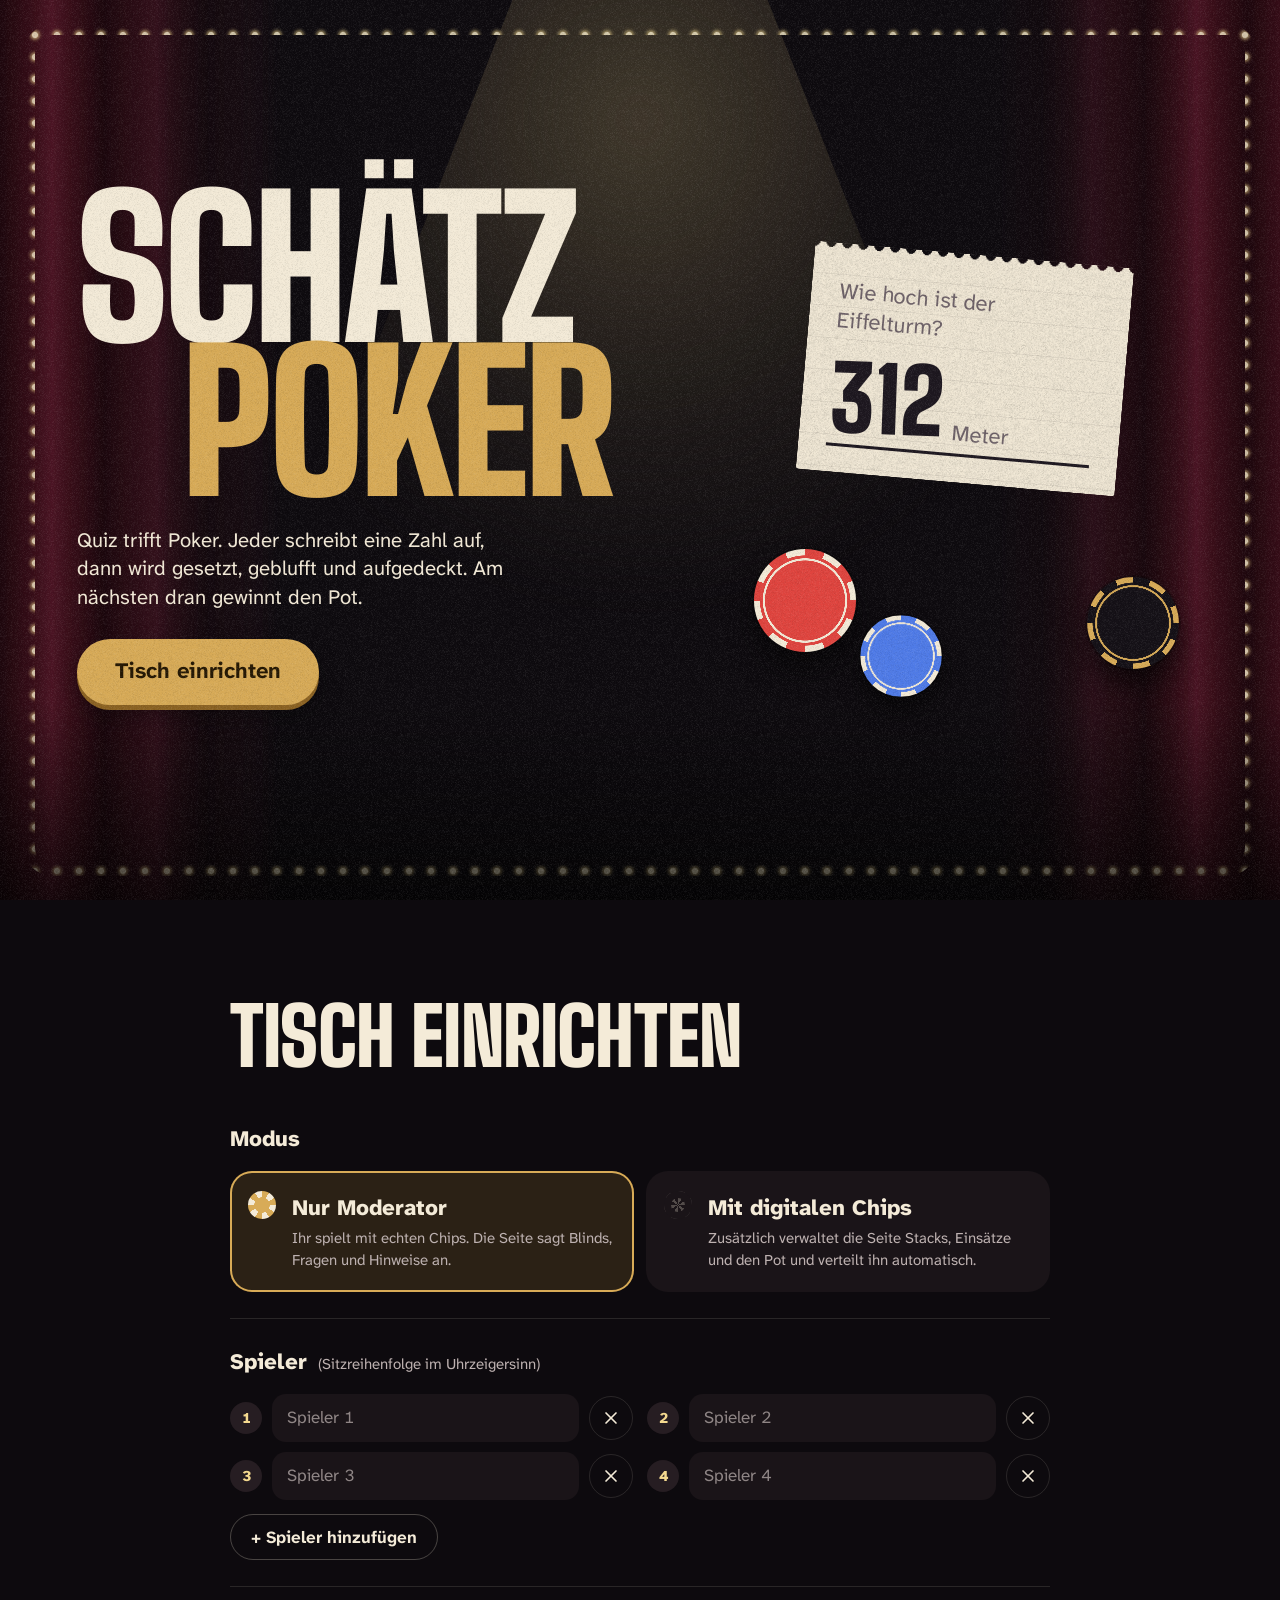
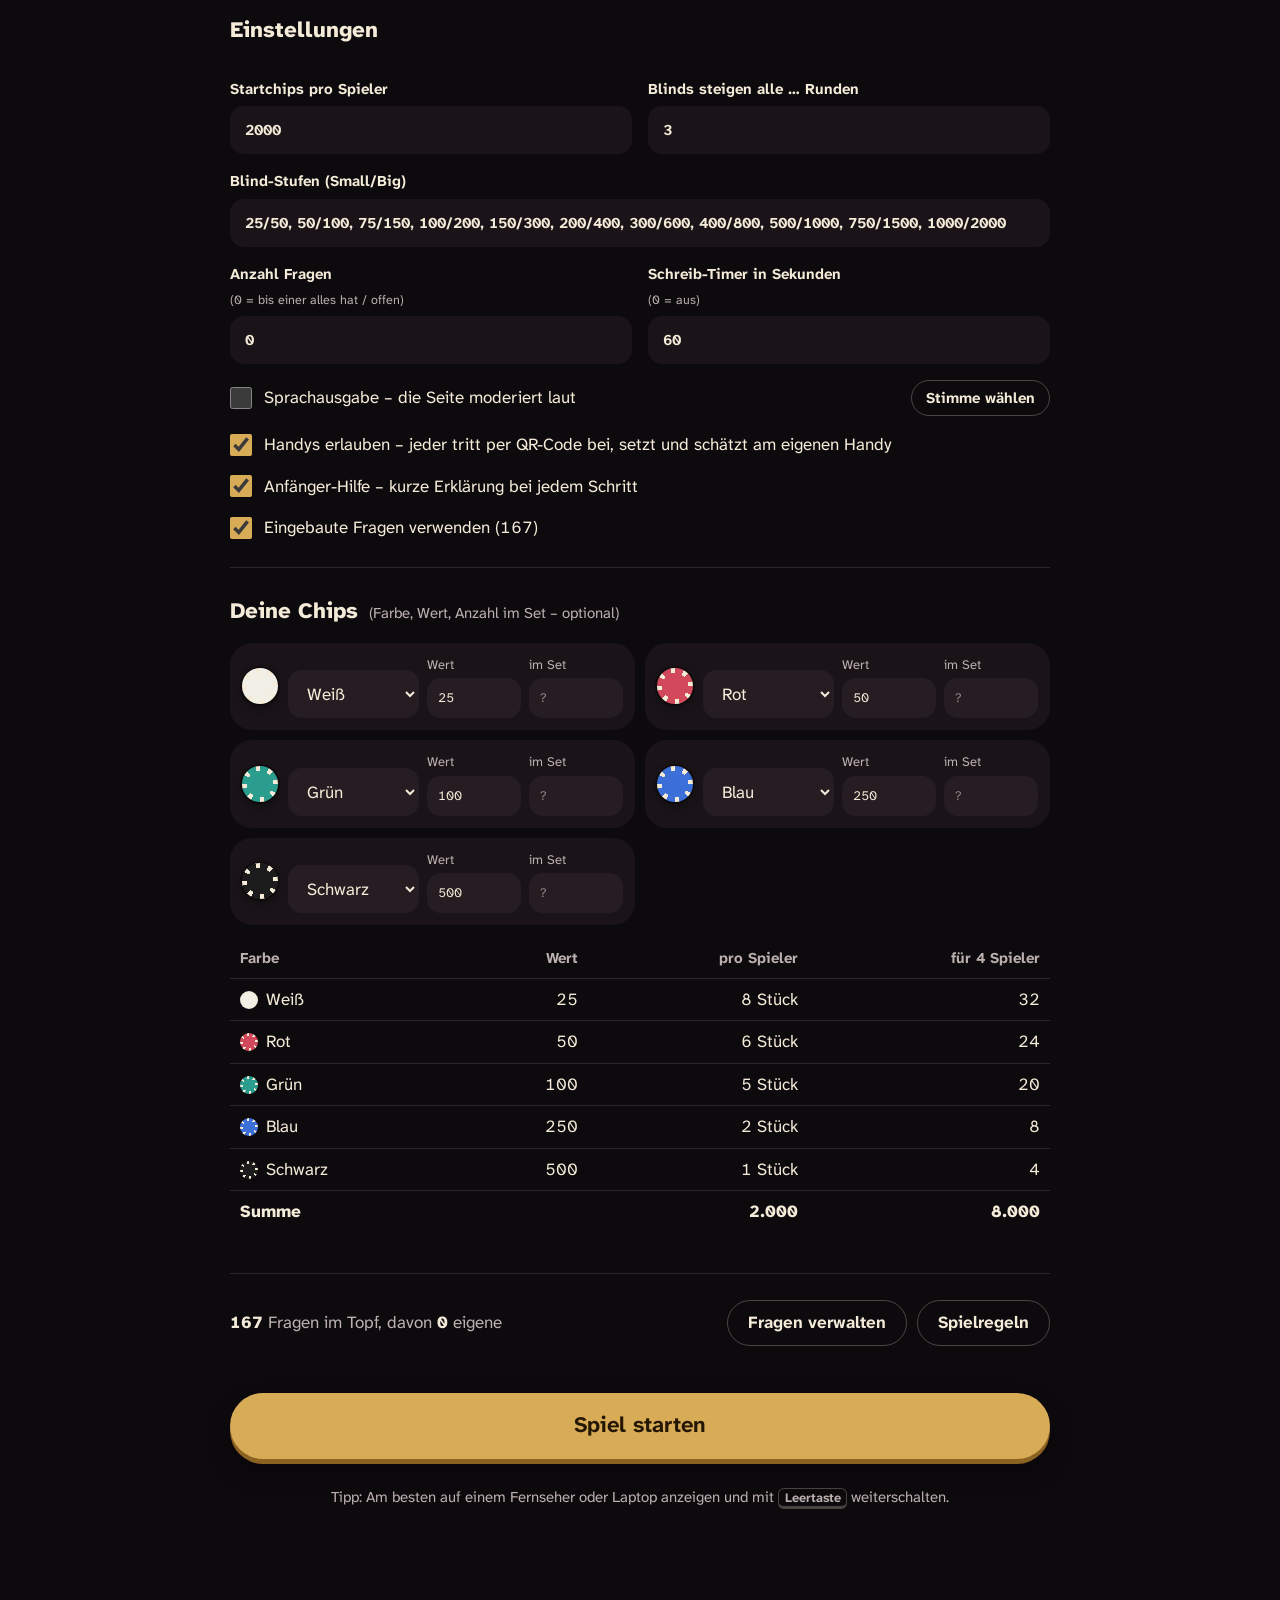
==== commit c4ffbcb5: "Handy-Modus: Spieler treten per QR-Code bei, schätzen geheim und setzen am eigenen Handy - remote.js" ====
--- a/index.html
+++ b/index.html
@@ -9,14 +9,17 @@
   <link rel="preconnect" href="https://fonts.googleapis.com">
   <link rel="preconnect" href="https://fonts.gstatic.com" crossorigin>
   <link href="https://fonts.googleapis.com/css2?family=Atkinson+Hyperlegible+Next:wght@400;700;800&family=Big+Shoulders+Display:wght@800;900&display=swap" rel="stylesheet">
-  <link rel="stylesheet" href="style.css?v=202611260100">
+  <link rel="stylesheet" href="style.css?v=202611261527">
   <link rel="icon" href="data:image/svg+xml,<svg xmlns='http://www.w3.org/2000/svg' viewBox='0 0 100 100'><rect width='100' height='100' rx='22' fill='%2317121f'/><rect x='22' y='16' width='56' height='70' rx='4' fill='%23f1e8d6' transform='rotate(6 50 50)'/><text x='52' y='72' font-size='54' text-anchor='middle' fill='%2317121f' font-family='Arial' font-weight='bold' transform='rotate(6 50 50)'>?</text></svg>">
 </head>
 <body>
   <div id="app"></div>
   <div id="modal-root"></div>
-  <script src="questions.js?v=202611260100"></script>
-  <script src="fx.js?v=202611260100"></script>
-  <script src="app.js?v=202611260100"></script>
+  <script src="vendor/peerjs.min.js"></script>
+  <script src="vendor/qrcode.js"></script>
+  <script src="questions.js?v=202611261527"></script>
+  <script src="fx.js?v=202611261527"></script>
+  <script src="app.js?v=202611261527"></script>
+  <script src="remote.js?v=202611261527"></script>
 </body>
 </html>
--- a/style.css
+++ b/style.css
@@ -702,3 +702,103 @@
   .btn.gold, .btn.red, .btn.green { border: 2px solid ButtonText; }
   .marquee, .bulbs, body::after { display: none; }
 }
+
+/* =========================================================
+   Handy-Verbindung – Spieltisch
+   ========================================================= */
+.icon-btn { position: relative; }
+.badge { position: absolute; top: -6px; right: -6px; min-width: 18px; height: 18px; padding: 0 5px; border-radius: 999px; background: var(--green); color: #fff; font-size: .7rem; font-weight: 800; display: grid; place-items: center; }
+.m.ph { background: transparent; color: var(--brass-hi); }
+.m.ph svg { width: 15px; height: 15px; }
+.m.ok { background: var(--green); color: #fff; }
+.est-progress { text-align: center; color: var(--muted); font-size: var(--t-s); }
+.est-progress b { color: var(--brass-hi); }
+.join { display: grid; grid-template-columns: minmax(0, 240px) minmax(0, 1fr); gap: 24px; align-items: center; margin-bottom: 20px; }
+.qr { background: var(--paper); border-radius: var(--r-m); padding: 10px; aspect-ratio: 1; }
+.qr svg { width: 100%; height: 100%; display: block; }
+.join-info .lead { margin: 0 0 10px; font-size: var(--t-l); line-height: 1.3; }
+.room { font-family: var(--display); font-weight: 900; font-size: var(--t-xl); letter-spacing: .14em; color: var(--brass-hi); vertical-align: -3px; }
+.status { display: flex; align-items: center; gap: 8px; font-weight: 700; margin: 8px 0 12px; }
+#join-url { flex: 1; min-width: 0; font-size: var(--t-xs); }
+.dot { width: 10px; height: 10px; border-radius: 50%; background: #5c5357; flex: none; display: inline-block; }
+.dot.on { background: #3ddc97; }
+.dot.wait { background: var(--brass); animation: dot-blink 1s steps(2) infinite; }
+.dot.err { background: var(--red); }
+@keyframes dot-blink { 50% { opacity: .3; } }
+.mini-h { color: var(--brass); font-size: var(--t-xs) !important; letter-spacing: .12em; text-transform: uppercase; margin: 10px 0 8px !important; }
+.linked { display: grid; gap: 6px; margin-bottom: 14px; }
+.lk { display: grid; grid-template-columns: auto minmax(0, 1fr) auto auto; gap: 10px; align-items: center; padding: 8px 14px; border-radius: 999px; background: var(--raised); }
+.lk span:not(.dot) { color: var(--muted); font-size: var(--t-s); }
+.lk.on { box-shadow: inset 0 0 0 1px rgba(61, 220, 151, .35); }
+@media (max-width: 600px) { .join { grid-template-columns: 1fr; } .qr { max-width: 260px; margin: 0 auto; } }
+
+/* =========================================================
+   Handy-Seite für Spieler
+   ========================================================= */
+body.player { min-height: 100vh; min-height: 100dvh; }
+.pl-center { max-width: 460px; margin: 0 auto; padding: 56px 20px; text-align: center; display: flex; flex-direction: column; gap: 14px; align-items: center; }
+.pl-center h1 { font-family: var(--display); font-weight: 900; text-transform: uppercase; font-size: var(--t-3xl); line-height: .95; color: var(--brass-hi); }
+.pl-logo { width: 64px; height: 80px; border-radius: 4px; background: var(--paper); color: var(--paper-ink); display: grid; place-items: center; font-family: var(--display); font-weight: 900; font-size: 3rem; rotate: 6deg; box-shadow: 0 18px 30px rgba(0, 0, 0, .5); }
+.spinner { width: 34px; height: 34px; border-radius: 50%; border: 3px solid rgba(216, 171, 87, .25); border-top-color: var(--brass); animation: spin 1s linear infinite; }
+@keyframes spin { to { transform: rotate(360deg); } }
+.pick { display: grid; gap: 12px; width: 100%; margin-top: 6px; }
+.pick .btn { display: flex; flex-direction: column; align-items: center; gap: 2px; width: 100%; }
+.pick .btn small { font-size: var(--t-xs); }
+.pl-head { position: sticky; top: 0; z-index: 5; display: grid; grid-template-columns: minmax(0, 1fr) auto; gap: 4px 12px; padding: 12px 16px; background: rgba(13, 10, 14, .94); border-bottom: 1px solid var(--line); }
+.pl-me { display: flex; align-items: center; gap: 6px; min-width: 0; font-size: var(--t-l); }
+.pl-me b { overflow: hidden; text-overflow: ellipsis; white-space: nowrap; }
+.pl-me .link { margin-left: 6px; font-size: var(--t-xs); color: var(--muted); background: none; border: 0; text-decoration: underline; cursor: pointer; }
+.pl-stack { grid-row: span 2; text-align: right; line-height: 1; }
+.pl-stack small { display: block; font-size: .7rem; text-transform: uppercase; letter-spacing: .1em; }
+.pl-stack b { font-family: var(--display); font-weight: 900; font-size: 2.4rem; color: var(--brass-hi); }
+.pl-meta { display: flex; gap: 12px; flex-wrap: wrap; font-size: var(--t-xs); color: var(--muted); }
+.pl-meta b { color: var(--ink); }
+.pl-main { max-width: 560px; margin: 0 auto; padding: 16px 14px 48px; display: grid; gap: 14px; }
+.pl-card { background: var(--stage); border-radius: var(--r-l); padding: 18px; display: grid; gap: 10px; box-shadow: 0 0 0 1px var(--line); }
+.pl-card.center { text-align: center; justify-items: center; }
+.pl-card.slim { padding: 12px 16px; }
+.pl-card > small { text-transform: uppercase; letter-spacing: .12em; font-size: .7rem; }
+.pl-main .qcard { padding: 22px 20px 18px; rotate: -.4deg; filter: drop-shadow(0 14px 20px rgba(0, 0, 0, .5)); }
+.pl-main .qcard .qtext { font-size: 1.35rem; }
+.pl-main .hint { padding: 12px 16px; }
+.pl-main .hint p { font-size: 1.05rem; }
+.kick { font-family: var(--display); font-weight: 900; text-transform: uppercase; font-size: var(--t-2xl); line-height: 1; }
+.big-t { font-family: var(--display); font-weight: 900; text-transform: uppercase; font-size: var(--t-xl); color: var(--brass-hi); }
+.pl-main .levelup { font-size: var(--t-l); }
+.est-label { display: grid; gap: 8px; font-weight: 700; }
+.est-row { display: flex; align-items: center; gap: 8px; }
+.est-row input { font-size: 1.6rem; font-weight: 800; text-align: center; padding: 14px; width: 100%; min-width: 0; }
+.est-row em { font-style: normal; color: var(--muted); white-space: nowrap; }
+.btn.full { width: 100%; }
+.est-done { grid-template-columns: minmax(0, 1fr) auto; align-items: center; }
+.est-done small { grid-column: 1 / -1; text-transform: uppercase; letter-spacing: .12em; font-size: .7rem; }
+.est-done b { font-family: var(--display); font-weight: 900; font-size: 2rem; color: var(--brass-hi); line-height: 1; }
+.est-done b span { font-family: var(--body); font-size: var(--t-s); font-weight: 700; color: var(--muted); }
+.est-done p { grid-column: 1 / -1; margin: 0; }
+.pl-card.turn { box-shadow: 0 0 0 2px var(--brass); background: linear-gradient(180deg, rgba(216, 171, 87, .16), var(--stage) 60%); animation: turn-in .35s var(--ease) both; }
+@keyframes turn-in { from { opacity: 0; transform: translateY(10px); } }
+.turn-head { display: flex; justify-content: space-between; align-items: baseline; gap: 10px; }
+.turn-head b { font-family: var(--display); font-weight: 900; text-transform: uppercase; font-size: var(--t-2xl); color: var(--brass-hi); line-height: 1; }
+.pl-actions { display: grid; grid-template-columns: 1fr 1.4fr; gap: 10px; margin-top: 4px; }
+.pl-actions .btn { padding: 18px 10px; font-size: var(--t-m); }
+.pl-raise { display: grid; gap: 10px; border-top: 1px dashed var(--line-strong); padding-top: 14px; margin-top: 6px; }
+.pl-raise label { display: grid; gap: 6px; font-weight: 700; }
+.raise-line { display: grid; grid-template-columns: 52px minmax(0, 1fr) 52px; gap: 8px; }
+.raise-line .icon-btn { width: 52px; height: 54px; font-size: 1.5rem; }
+.raise-line input { text-align: center; font-size: 1.5rem; font-weight: 800; width: 100%; min-width: 0; }
+.allin-btn { color: #ffb1ac; }
+.wait p { margin: 0; }
+.pl-answer { font-family: var(--display); font-weight: 900; font-size: 4.2rem; line-height: 1; color: var(--brass-hi); }
+.pl-answer span { font-family: var(--body); font-size: var(--t-m); color: var(--ink); }
+.won { background: rgba(31, 138, 91, .22); border-radius: 999px; padding: 8px 18px; font-weight: 800; }
+.pl-card .ranking li { padding: 10px 14px; grid-template-columns: 26px minmax(0, 1fr) auto auto; gap: 8px; }
+.ranking li.me { box-shadow: inset 0 0 0 2px var(--blue); }
+.table-mini ul { list-style: none; margin: 0; padding: 0; display: grid; gap: 4px; }
+.table-mini li { display: flex; justify-content: space-between; gap: 10px; padding: 8px 12px; border-radius: 999px; background: var(--raised); font-size: var(--t-s); }
+.table-mini li.turn { box-shadow: inset 0 0 0 2px var(--brass); }
+.table-mini li.me { box-shadow: inset 0 0 0 1px var(--blue); }
+.table-mini li.folded, .table-mini li.out { opacity: .45; }
+.table-mini .nm { display: flex; gap: 4px; align-items: center; font-weight: 700; min-width: 0; overflow: hidden; white-space: nowrap; }
+.table-mini .v { color: var(--muted); white-space: nowrap; }
+.table-mini .v b { color: var(--ink); }
+.table-mini .v em { font-style: normal; color: var(--brass-hi); }
